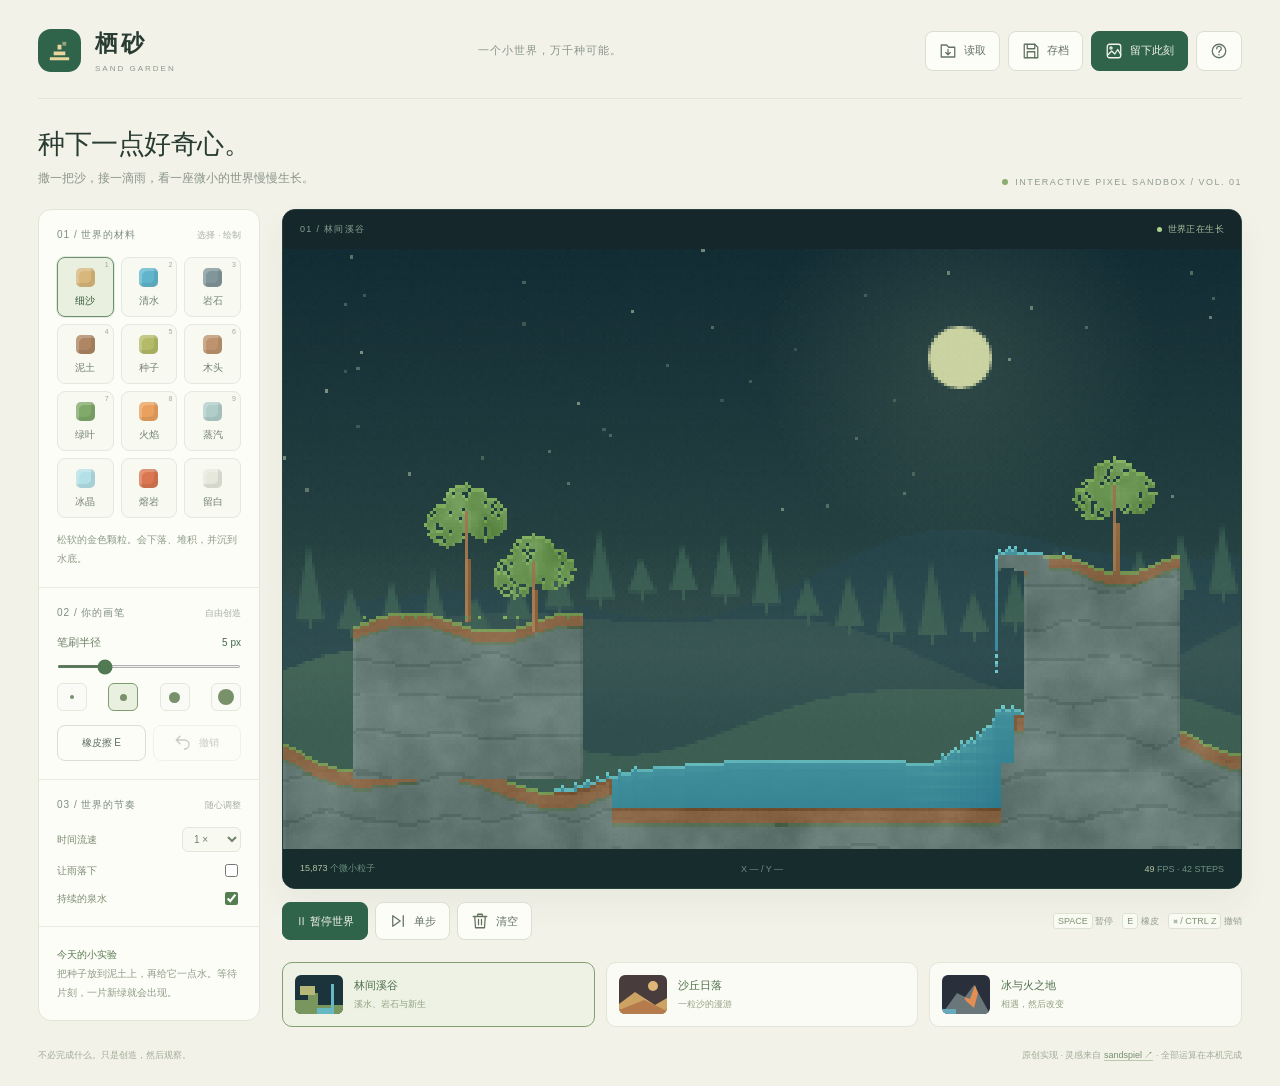
==== index.html @ 61b0cf6a "完善项目：index.html" ====
<!doctype html>
<html lang="zh-CN">
<head>
<meta charset="utf-8"><meta name="viewport" content="width=device-width,initial-scale=1"><meta name="theme-color" content="#f3f2e9">
<link rel="icon" href="data:image/svg+xml,%3Csvg xmlns='http://www.w3.org/2000/svg' viewBox='0 0 32 32'%3E%3Crect width='32' height='32' rx='9' fill='%232d624c'/%3E%3Cpath d='M8 22h16v3H8zm3-6h10v4H11zm3-7h4v5h-4z' fill='%23e8cd89'/%3E%3C/svg%3E">
<title>栖砂 · Sand Garden — 一座指尖上的小世界</title>
<style>
:root{font-family:"Segoe UI","PingFang SC","Microsoft YaHei",sans-serif;color:#293c32;background:#f3f2e9;--green:#2f644b;--muted:#8b968b;--line:#e2e5d9;--paper:#fdfdf7}*{box-sizing:border-box}body{margin:0}button,input,select{font:inherit}button{cursor:pointer}button:focus-visible,a:focus-visible,select:focus-visible,input:focus-visible{outline:3px solid #d8af63;outline-offset:3px}button:disabled{opacity:.35;cursor:not-allowed}button svg{width:16px;height:16px;vertical-align:middle;flex-shrink:0}svg.icon{width:18px;height:18px;fill:none;stroke:currentColor;stroke-width:1.7;stroke-linecap:round;stroke-linejoin:round}.app{max-width:1500px;margin:auto;padding:28px 38px 22px}.top{display:flex;align-items:center;justify-content:space-between;gap:24px;padding-bottom:25px;border-bottom:1px solid var(--line)}.brand{display:flex;align-items:center;gap:14px}.mark{width:43px;height:43px;background:var(--green);border-radius:13px;display:grid;place-items:center;color:#ead59f}.brand h1{font-size:23px;letter-spacing:3px;margin:0;font-weight:600}.brand small{display:block;font-size:8px;letter-spacing:2px;color:#8c998d;margin-top:5px}.top-note{font-size:11px;color:#8a9588;letter-spacing:1px}.top-actions{display:flex;gap:8px}.btn{border:1px solid #d9dfd2;border-radius:8px;background:var(--paper);color:#637362;font-size:11px;padding:10px 13px;display:inline-flex;align-items:center;justify-content:center;gap:7px;white-space:nowrap}.btn:hover{background:#e9eee0;border-color:#c5d1bd}.btn.primary{background:var(--green);border-color:var(--green);color:#f4f5e7}.btn.primary:hover{background:#245039}.intro{display:flex;align-items:flex-end;justify-content:space-between;gap:20px;margin:27px 0 22px}.intro h2{font-size:27px;font-weight:500;letter-spacing:-.5px;margin:0 0 8px}.intro p{margin:0;color:#8a9588;font-size:12px}.version{font-size:9px;letter-spacing:1.5px;color:#8e9d8e}.status-dot{width:6px;height:6px;border-radius:50%;display:inline-block;background:#8bab70;margin-right:7px}.workspace{display:grid;grid-template-columns:222px minmax(0,1fr);gap:22px}.sidebar{background:var(--paper);border:1px solid var(--line);border-radius:13px;overflow:hidden;align-self:start}.section{padding:18px;border-bottom:1px solid #e9ece1}.section:last-child{border:0}.section-label{display:flex;align-items:center;justify-content:space-between;font-size:10px;letter-spacing:1px;color:#7d8e7d;margin-bottom:15px}.section-label span:last-child{font-size:9px;color:#a7afa1;letter-spacing:0}.materials{display:grid;grid-template-columns:repeat(3,1fr);gap:7px}.material{min-width:0;border:1px solid #e5e8df;background:#f8f9f1;border-radius:8px;padding:10px 2px 8px;text-align:center;color:#72816d;position:relative}.material:hover{background:#edf1e5}.material[aria-pressed=true]{border-color:#6d916e;background:#e9f0df;box-shadow:0 0 0 1px #6d916e30;color:#365b3c}.swatch{display:block;width:19px;height:19px;margin:0 auto 7px;border-radius:5px;background:var(--swatch);box-shadow:inset -4px -4px 0 #00000013,inset 3px 3px 0 #ffffff35}.material-name{display:block;font-size:10px}.material .shortcut{position:absolute;right:4px;top:3px;font-size:7px;color:#a0ab98}.description{margin:12px 0 0;font-size:10px;line-height:1.9;color:#8d9a86;min-height:39px}.brush-row{display:flex;align-items:center;justify-content:space-between;gap:8px;font-size:11px;color:#6f8169}.brush-row output{font-size:10px;color:#3f6b48;font-variant-numeric:tabular-nums}input[type=range]{width:100%;height:3px;accent-color:#517a52;margin:15px 0 8px;cursor:pointer}.brush-presets{display:flex;justify-content:space-between;margin-top:7px}.brush-size{width:30px;height:28px;border:1px solid #e4e8db;border-radius:6px;background:#fafbf6;color:#78916a;display:grid;place-items:center}.brush-size i{display:block;border-radius:50%;background:currentColor}.brush-size[aria-pressed=true]{border-color:#7e9c71;background:#eaf0df}.tools{display:flex;gap:7px;margin-top:14px}.tools .btn{flex:1;padding:8px 3px;font-size:10px}.tools .selected{background:#e8efde;border-color:#8aa279;color:#3e643d}.flow-row{display:flex;align-items:center;justify-content:space-between;font-size:10px;color:#7d8e74;margin-top:9px}.flow-row input{accent-color:#547e50}select{border:1px solid #e1e7d9;background:#f8faf2;color:#71836a;border-radius:6px;padding:5px 7px;font-size:10px}.tip{font-size:10px;line-height:1.9;color:#8d9b85;margin:0}.tip strong{font-weight:500;color:#57794e}.studio{min-width:0}.canvas-card{background:#102128;border:1px solid #25403d;border-radius:13px;overflow:hidden;box-shadow:0 15px 32px #1d3e2d0d}.canvas-top{display:flex;justify-content:space-between;align-items:center;gap:15px;background:#15272a;padding:13px 17px;color:#86a294;font-size:9px;letter-spacing:1.3px}.canvas-top .live{font-size:9px;color:#a8bd9b;letter-spacing:.4px}.canvas-top .live i{display:inline-block;width:5px;height:5px;border-radius:50%;background:#acd292;margin-right:6px}.stage{position:relative;aspect-ratio:300/188;overflow:hidden;isolation:isolate;background:#132a31}#world{display:block;width:100%;height:100%;image-rendering:pixelated;touch-action:none;cursor:crosshair}#brushCursor{position:absolute;border:1px solid #fffffacc;border-radius:50%;pointer-events:none;box-shadow:0 0 0 1px #00000055;transform:translate(-50%,-50%);display:none;z-index:2}#pauseLabel{position:absolute;top:15px;right:16px;padding:6px 10px;background:#112729c9;color:#d2dbbc;font-size:9px;letter-spacing:2px;border:1px solid #9db28c33;border-radius:4px;pointer-events:none;display:none}.canvas-bottom{display:flex;align-items:center;justify-content:space-between;gap:12px;padding:13px 17px;background:#172c2c;color:#6d8f81;font-size:9px;font-variant-numeric:tabular-nums}.canvas-bottom b{color:#b3c2a2;font-weight:400}.timeline{display:flex;align-items:center;justify-content:space-between;gap:12px;margin-top:13px}.play-tools{display:flex;gap:7px}.play-tools .btn{padding:9px 13px}.shortcuts{font-size:9px;color:#93a08d;white-space:nowrap}kbd{font:inherit;color:#7f9479;border:1px solid #dce3d3;background:#f9faf2;border-radius:3px;padding:2px 4px}.scenes{display:grid;grid-template-columns:repeat(3,1fr);gap:11px;margin-top:22px}.scene{display:flex;gap:11px;align-items:center;text-align:left;min-width:0;background:#fafbf4;border:1px solid var(--line);padding:12px;border-radius:10px;color:#4e6e4b}.scene:hover{border-color:#aebfa0;background:#f4f7ed}.scene[aria-pressed=true]{border-color:#84a071;background:#edf2e4}.scene-art{width:48px;height:39px;border-radius:6px;overflow:hidden;flex-shrink:0}.scene-art svg{width:100%;height:100%;display:block}.scene strong{font-size:11px;font-weight:500;display:block;margin-bottom:5px}.scene span{font-size:9px;color:#93a083;display:block;white-space:nowrap}.under{margin-top:20px;display:flex;justify-content:space-between;gap:15px;font-size:9px;line-height:1.8;color:#a0ac96}.under a{color:#758f6b;text-decoration:none;border-bottom:1px solid #bac9ad}.toast{position:fixed;bottom:25px;left:50%;transform:translate(-50%,15px);padding:12px 21px;border-radius:9px;background:#2a4b38;color:#f0f0de;font-size:12px;box-shadow:0 8px 30px #1d34202b;opacity:0;transition:opacity .2s,transform .2s;pointer-events:none;z-index:20;max-width:90vw;text-align:center}.toast.show{opacity:1;transform:translate(-50%,0)}dialog{border:1px solid #d7dfcb;border-radius:16px;padding:27px;background:#fbfcf3;color:#465f40;max-width:480px;width:calc(100% - 36px);box-shadow:0 30px 90px #14251344}dialog::backdrop{background:#15271e66;backdrop-filter:blur(5px)}dialog h3{font-weight:500;margin:0 0 14px;font-size:21px}dialog p,dialog li{font-size:12px;line-height:1.9;color:#7b8a70}dialog ul{padding-left:19px}dialog .dialog-actions{display:flex;gap:10px;justify-content:flex-end;margin-top:20px}dialog a{color:#456e46}.hidden{display:none!important}@media(min-width:1400px){.app{padding-top:34px}.workspace{grid-template-columns:235px minmax(0,1fr)}.section{padding:20px}}@media(max-width:1050px){.app{padding:22px}.top-note{display:none}.workspace{grid-template-columns:190px minmax(0,1fr);gap:16px}.section{padding:14px}.shortcuts{display:none}.scene{padding:9px;gap:8px}.scene-art{width:37px}.scene span{font-size:8px}.top-actions .btn{padding:9px 11px}}@media(max-width:720px){.app{padding:18px 13px}.top{padding-bottom:18px;gap:12px}.brand{gap:9px}.mark{width:35px;height:35px;border-radius:10px}.brand h1{font-size:19px}.brand small{font-size:7px;letter-spacing:1px}.top-actions{gap:5px}.top-actions .btn{padding:9px}.top-actions .btn .text{display:none}.intro{margin:22px 0 17px}.intro h2{font-size:23px}.intro p{font-size:10px}.version{display:none}.workspace{display:flex;flex-direction:column;gap:13px}.sidebar{order:2;width:100%;display:grid;grid-template-columns:1.3fr 1fr}.section{padding:13px}.section:first-child{grid-row:span 2;border-right:1px solid var(--line);border-bottom:0}.section:last-child{display:none}.materials{gap:5px}.material{padding:8px 1px 6px}.material-name{font-size:9px}.swatch{width:15px;height:15px;margin-bottom:5px}.description{min-height:0;font-size:9px}.section-label{font-size:9px;margin-bottom:12px}.brush-row{font-size:10px}.brush-presets{gap:4px}.brush-size{width:25px}.tools{margin-top:12px;gap:4px}.tools .btn{font-size:9px;padding:7px 1px}.scenes{gap:6px;margin-top:15px}.scene{padding:8px;display:block}.scene-art{float:left;width:29px;height:32px;margin-right:7px}.scene strong{font-size:10px;margin:3px 0 5px}.scene span{font-size:8px;white-space:normal}.canvas-top,.canvas-bottom{padding:11px 12px;font-size:8px}.canvas-bottom{gap:5px}.timeline{margin-top:10px}.play-tools .btn{padding:8px 10px;font-size:10px}.under{font-size:8px;flex-wrap:wrap;gap:5px;margin-top:17px}.flow-row{font-size:9px}.intro p{max-width:270px;line-height:1.7}}@media(prefers-reduced-motion:reduce){.toast{transition:none}}
</style>
<style>
.canvas-bottom{display:grid;grid-template-columns:1fr 120px 1fr;min-height:39px}.canvas-bottom>span:nth-child(2){text-align:center}.canvas-bottom>span:last-child{text-align:right}.canvas-bottom b{display:inline-block;min-width:3ch}#world{image-rendering:pixelated}@media(max-width:720px){.canvas-bottom{grid-template-columns:1fr 93px 1fr}}
</style>
</head>
<body>
<svg width="0" height="0" style="position:absolute" aria-hidden="true"><defs>
<symbol id="i-save" viewBox="0 0 24 24"><path d="M5 3h12l4 4v14H3V3Z"/><path d="M7 3v6h10V3M7 21v-8h10v8"/></symbol><symbol id="i-image" viewBox="0 0 24 24"><rect x="3" y="3" width="18" height="18" rx="3"/><circle cx="8" cy="8" r="1.5"/><path d="m4 17 5-5 4 4 4-6 4 7"/></symbol><symbol id="i-help" viewBox="0 0 24 24"><circle cx="12" cy="12" r="9"/><path d="M9 9a3 3 0 1 1 5 2c-1 1-2 1-2 3m0 3v.2"/></symbol><symbol id="i-undo" viewBox="0 0 24 24"><path d="M8 5 3 10l5 5M3 10h11a6 6 0 0 1 0 12" transform="translate(0 -2)"/></symbol><symbol id="i-clear" viewBox="0 0 24 24"><path d="M3 6h18M9 6V3h6v3M5 6l1 15h12l1-15M10 10v7m4-7v7"/></symbol><symbol id="i-load" viewBox="0 0 24 24"><path d="M3 7V4h7l3 3h8v13H3Z"/><path d="M12 10v7m-3-3 3 3 3-3"/></symbol><symbol id="i-step" viewBox="0 0 24 24"><path d="m5 5 10 7-10 7ZM19 5v14"/></symbol><symbol id="i-leaf" viewBox="0 0 24 24"><path d="M4 20 19 5M6 16C0 9 8 2 21 3c1 12-6 20-13 14"/></symbol>
</defs></svg>
<main class="app">
<header class="top"><div class="brand"><div class="mark"><svg width="27" height="27" viewBox="0 0 28 28" fill="currentColor" aria-hidden="true"><path d="M4 21h20v3H4zm4-6h12v4H8zm4-7h4v5h-4z"/><path d="M17 5h4v4h-4z" opacity=".55"/></svg></div><div><h1>栖砂</h1><small>SAND GARDEN</small></div></div><span class="top-note">一个小世界，万千种可能。</span><div class="top-actions"><button class="btn" id="loadBtn" title="读取本地存档" aria-label="读取本地存档"><svg class="icon"><use href="#i-load"/></svg><span class="text">读取</span></button><button class="btn" id="saveBtn" title="保存到此浏览器" aria-label="保存到此浏览器"><svg class="icon"><use href="#i-save"/></svg><span class="text">存档</span></button><button class="btn primary" id="exportBtn" title="导出 PNG 图片" aria-label="导出 PNG 图片"><svg class="icon"><use href="#i-image"/></svg><span class="text">留下此刻</span></button><button class="btn" id="helpBtn" title="玩法说明" aria-label="玩法说明"><svg class="icon"><use href="#i-help"/></svg></button></div></header>
<section class="intro"><div><h2>种下一点好奇心。</h2><p>撒一把沙，接一滴雨，看一座微小的世界慢慢生长。</p></div><div class="version"><span class="status-dot"></span>INTERACTIVE PIXEL SANDBOX / VOL. 01</div></section>
<div class="workspace"><aside class="sidebar" aria-label="画笔与模拟控制">
<section class="section"><div class="section-label"><span>01 / 世界的材料</span><span>选择 · 绘制</span></div><div class="materials" id="materials"></div><p class="description" id="materialInfo"></p></section>
<section class="section"><div class="section-label"><span>02 / 你的画笔</span><span>自由创造</span></div><label class="brush-row" for="brush"><span>笔刷半径</span><output id="brushValue">5 px</output></label><input id="brush" type="range" min="1" max="18" step="1" value="5"><div class="brush-presets" id="brushPresets"><button class="brush-size" data-size="2" aria-label="细笔刷" aria-pressed="false"><i style="width:4px;height:4px"></i></button><button class="brush-size" data-size="5" aria-label="中笔刷" aria-pressed="true"><i style="width:7px;height:7px"></i></button><button class="brush-size" data-size="10" aria-label="粗笔刷" aria-pressed="false"><i style="width:11px;height:11px"></i></button><button class="brush-size" data-size="18" aria-label="宽笔刷" aria-pressed="false"><i style="width:16px;height:16px"></i></button></div><div class="tools"><button class="btn" id="eraseBtn" aria-pressed="false">橡皮擦 E</button><button class="btn" id="undoBtn" title="撤销上次笔画或场景操作"><svg class="icon"><use href="#i-undo"/></svg>撤销</button></div></section>
<section class="section"><div class="section-label"><span>03 / 世界的节奏</span><span>随心调整</span></div><label class="flow-row"><span>时间流速</span><select id="speed" aria-label="模拟速度"><option value="0.5">0.5 ×</option><option value="1" selected>1 ×</option><option value="2">2 ×</option></select></label><label class="flow-row"><span>让雨落下</span><input id="rain" type="checkbox"></label><label class="flow-row"><span>持续的泉水</span><input id="spring" type="checkbox" checked></label></section>
<section class="section"><p class="tip"><strong>今天的小实验</strong><br>把种子放到泥土上，再给它一点水。等待片刻，一片新绿就会出现。</p></section>
</aside><section class="studio" aria-label="互动像素世界"><div class="canvas-card"><div class="canvas-top"><span id="sceneLabel">01 / 林间溪谷</span><span class="live"><i></i><span id="liveLabel">世界正在生长</span></span></div><div class="stage" id="stage"><canvas id="world" width="900" height="564" tabindex="0" aria-label="像素沙盒画布，按住鼠标或拖动手指绘制材料"></canvas><div id="brushCursor"></div><div id="pauseLabel">TIME PAUSED</div></div><div class="canvas-bottom"><span><b id="particleCount">0</b> 个微小粒子</span><span id="coord">X — / Y —</span><span><b id="fps">60</b> FPS · <span id="simSteps">0</span> STEPS</span></div></div>
<div class="timeline"><div class="play-tools"><button class="btn primary" id="pauseBtn" aria-pressed="false">Ⅱ 暂停世界</button><button class="btn" id="stepBtn" title="暂停并前进一个模拟步"><svg class="icon"><use href="#i-step"/></svg>单步</button><button class="btn" id="clearBtn"><svg class="icon"><use href="#i-clear"/></svg>清空</button></div><span class="shortcuts"><kbd>SPACE</kbd> 暂停　<kbd>E</kbd> 橡皮　<kbd>⌘ / CTRL Z</kbd> 撤销</span></div>
<div class="scenes" aria-label="预设场景"><button class="scene" data-scene="valley" aria-pressed="true"><div class="scene-art"><svg viewBox="0 0 48 39"><path fill="#1b333a" d="M0 0h48v39H0z"/><path fill="#78965d" d="M0 25h13v-7h10v12h25v9H0z"/><path fill="#66b8c3" d="M32 9h4v24H22v6h17V9z"/><path fill="#b6b878" d="M5 11h15v9H5z"/></svg></div><div><strong>林间溪谷</strong><span>溪水、岩石与新生</span></div></button><button class="scene" data-scene="desert" aria-pressed="false"><div class="scene-art"><svg viewBox="0 0 48 39"><path fill="#493c3c" d="M0 0h48v39H0z"/><circle fill="#dfb879" cx="34" cy="11" r="5"/><path fill="#cda363" d="m0 29 16-12 20 13 12-7v16H0z"/><path fill="#b57b4d" d="m0 35 25-10 23 11v3H0z"/></svg></div><div><strong>沙丘日落</strong><span>一粒沙的漫游</span></div></button><button class="scene" data-scene="volcano" aria-pressed="false"><div class="scene-art"><svg viewBox="0 0 48 39"><path fill="#292f3b" d="M0 0h48v39H0z"/><path fill="#69767a" d="m0 39 15-21 8 4 9-12 16 29z"/><path fill="#e38e52" d="m22 22 6 2 5-14 3 8-4 15-8-7z"/><path fill="#67aabd" d="M0 34h14v5H0z"/></svg></div><div><strong>冰与火之地</strong><span>相遇，然后改变</span></div></button></div>
</section></div>
<footer class="under"><span>不必完成什么。只是创造，然后观察。</span><span>原创实现 · 灵感来自 <a href="https://github.com/MaxBittker/sandspiel" target="_blank" rel="noopener noreferrer">sandspiel ↗</a> · 全部运算在本机完成</span></footer>
</main>
<div id="toast" class="toast" role="status" aria-live="polite"></div>
<dialog id="helpDialog"><h3>欢迎来到栖砂。</h3><p>这里没有任务，也没有输赢。选择一种材料，在画布上按住鼠标或滑动手指，让它们相遇。</p><ul><li><strong>沙与水：</strong>沙会下落、堆积，也会沉入水中；水会流向低处。</li><li><strong>土与种子：</strong>种子落在泥土上，附近有水时会发芽长成植物。</li><li><strong>火与生命：</strong>火会点燃木头与植物，遇水变成蒸汽。</li><li><strong>冰与熔岩：</strong>冰遇热融化；熔岩碰到水凝固为岩石，产生蒸汽。</li><li><strong>操作：</strong>空格暂停，E 橡皮擦，数字 1–9 选材料，方括号调整笔刷，Ctrl / ⌘ Z 撤销。</li></ul><p>“存档”仅保存在当前浏览器；“留下此刻”会导出 PNG。场景切换和清空均可撤销。规则采用元胞自动机，是可玩的自然现象简化模型。</p><p>灵感来自开源项目 <a href="https://github.com/MaxBittker/sandspiel" target="_blank" rel="noopener noreferrer">sandspiel</a>，界面和代码为本项目独立实现，无需下载素材或加载第三方库。</p><div class="dialog-actions"><button class="btn primary" id="closeHelp">开始创造</button></div></dialog>
<dialog id="confirmDialog"><h3 id="confirmTitle">清空这个世界？</h3><p id="confirmText">清空后可以通过“撤销”找回当前画面。</p><div class="dialog-actions"><button class="btn" id="cancelConfirm">再想想</button><button class="btn primary" id="acceptConfirm">确认清空</button></div></dialog>
<script>
'use strict';
// Original cellular-automata engine. No imported code, assets, model or dependency.
const W=300,H=188,N=W*H;
const MAT={EMPTY:0,SAND:1,WATER:2,ROCK:3,SOIL:4,SEED:5,WOOD:6,LEAF:7,FIRE:8,STEAM:9,ICE:10,LAVA:11,BUD:12};
class Garden {
 constructor(seed=74931){this.cells=new Uint8Array(N);this.life=new Uint16Array(N);this.moved=new Uint32Array(N);this.tick=0;this.seed=seed;this.rain=false;this.spring=true;this.sources=[];this.scene='valley';}
 random(){let s=this.seed|0;s^=s<<13;s^=s>>>17;s^=s<<5;this.seed=s>>>0;return this.seed/4294967296;}
 index(x,y){return x<0||x>=W||y<0||y>=H?-1:y*W+x;}
 put(x,y,m,life=0){const i=this.index(x,y);if(i<0)return;this.cells[i]=m;this.life[i]=life||((m===8)?45+Math.floor(this.random()*45):(m===9)?100+Math.floor(this.random()*160):0);this.moved[i]=this.tick;}
 swap(a,b){const m=this.cells[a],l=this.life[a];this.cells[a]=this.cells[b];this.life[a]=this.life[b];this.cells[b]=m;this.life[b]=l;this.moved[a]=this.moved[b]=this.tick;}
 move(i,x,y,canDisplace){const j=this.index(x,y);if(j<0)return false;const m=this.cells[j];if(m!==0&&this.moved[j]===this.tick)return false;if(m===0||m===9||(canDisplace&&m===2)){this.swap(i,j);return true;}return false;}
 lateralDistance(x,y,dir,material){
  // Seek a real downhill outlet. A level, settled surface should not random-walk.
  const above=this.index(x,y-1),pressured=above>=0&&this.cells[above]===material;
  for(let d=1;d<=10;d++){const j=this.index(x+dir*d,y);if(j<0||!(this.cells[j]===0||this.cells[j]===9))break;const below=this.index(x+dir*d,y+1);if(below>=0&&(this.cells[below]===0||this.cells[below]===9))return d;}
  const next=this.index(x+dir,y);return pressured&&next>=0&&(this.cells[next]===0||this.cells[next]===9)?12:Infinity;
 }
 neighbors(x,y,fn){if(x>0)fn(y*W+x-1);if(x<W-1)fn(y*W+x+1);if(y>0)fn((y-1)*W+x);if(y<H-1)fn((y+1)*W+x);}
 crown(x,y,r){for(let dy=-r;dy<=r;dy++)for(let dx=-r;dx<=r;dx++){if(dx*dx+dy*dy>r*r||this.random()<.16)continue;const j=this.index(x+dx,y+dy);if(j>=0&&(this.cells[j]===0||this.cells[j]===9))this.put(x+dx,y+dy,7);}}
 tree(x,y,height){for(let j=0;j<height;j++){this.put(x,y-j,6);if(j<height*.55)this.put(x+1,y-j,6);}this.crown(x,y-height,8);this.crown(x-6,y-height+5,7);this.crown(x+6,y-height+3,7);}
 stamp(cx,cy,r,m,dense=false){let count=0;for(let dy=-r;dy<=r;dy++)for(let dx=-r;dx<=r;dx++){if(dx*dx+dy*dy>r*r)continue;const x=cx+dx,y=cy+dy,j=this.index(x,y);if(j<0)continue;if(m===0){if(this.cells[j]){this.put(x,y,0);count++;}continue;}if(this.cells[j]!==0&&this.cells[j]!==9)continue;const solid=m===3||m===4||m===6||m===7||m===10;if(!dense&&!solid&&this.random()>(m===5?.06:.34))continue;this.put(x,y,m);count++;}return count;}
 step(){
  this.tick++;const c=this.cells,l=this.life;
  if(this.rain)for(let j=0;j<4;j++){const x=Math.floor(this.random()*W);if(!c[x+W])this.put(x,1,2);}
  if(this.spring)for(const s of this.sources){if(this.tick%s.rate===0){for(let dx=-1;dx<=1;dx++){const i=this.index(s.x+dx,s.y);if(i>=0&&c[i]===0)this.put(s.x+dx,s.y,s.material);}}}
  const right=this.tick%2===0;
  for(let y=H-1;y>=0;y--)for(let a=0;a<W;a++){
   const x=right?a:W-1-a,i=y*W+x,m=c[i];if(m===0||m===3||m===4||m===6||m===7||this.moved[i]===this.tick)continue;
   const dir=this.random()<.5?-1:1;
   if(m===1||m===5){
    if(m===5){let water=false;for(let dy=-3;dy<=3&&!water;dy++)for(let dx=-3;dx<=3;dx++){const j=this.index(x+dx,y+dy);if(j>=0&&c[j]===2){water=true;break;}}
     const below=this.index(x,y+1);if(water)l[i]=Math.min(240,l[i]+3);else if(l[i]>0)l[i]--;if(below>=0&&c[below]===4&&l[i]>20){this.put(x,y,12,18+Math.floor(this.random()*24));continue;}}
    if(this.move(i,x,y+1,true)||this.move(i,x+dir,y+1,true)||this.move(i,x-dir,y+1,true))continue;
   }else if(m===2||m===11){
    let reacted=false;
    this.neighbors(x,y,j=>{if(reacted)return;if(m===2&&c[j]===8){c[j]=9;l[j]=80;c[i]=9;l[i]=120;reacted=true;}else if((m===2&&c[j]===11)||(m===11&&(c[j]===2||c[j]===10))){const hot=m===11?i:j,cold=m===11?j:i;c[hot]=3;l[hot]=0;c[cold]=9;l[cold]=160;this.moved[hot]=this.moved[cold]=this.tick;reacted=true;}else if(m===11&&(c[j]===6||c[j]===7||c[j]===5||c[j]===12)&&this.random()<.22){c[j]=8;l[j]=55+Math.floor(this.random()*50);}});
    if(reacted)continue;if(m===11&&this.tick%3!==0)continue;
    if(this.move(i,x,y+1,false)||this.move(i,x+dir,y+1,false)||this.move(i,x-dir,y+1,false))continue;
    const left=this.lateralDistance(x,y,-1,m),rightward=this.lateralDistance(x,y,1,m);
    if(left!==Infinity||rightward!==Infinity){const side=left<rightward?-1:rightward<left?1:dir;this.move(i,x+side,y,false);}
   }else if(m===8){
    let extinguished=false;this.neighbors(x,y,j=>{if(c[j]===2||c[j]===10){c[j]=9;l[j]=160;c[i]=9;l[i]=70;extinguished=true;}else if((c[j]===6||c[j]===7||c[j]===5||c[j]===12)&&this.random()<.11){c[j]=8;l[j]=50+Math.floor(this.random()*75);this.moved[j]=this.tick;}});if(extinguished)continue;
    if(l[i]>0)l[i]--;if(l[i]===0){c[i]=this.random()<.25?9:0;l[i]=70;continue;}
    if(this.random()<.13&&y>0&&c[i-W]===0)this.put(x,y-1,8,12+Math.floor(this.random()*15));
    if(l[i]<25&&this.random()<.7){if(!this.move(i,x+dir,y-1,false))this.move(i,x,y-1,false);}
   }else if(m===9){
    if(l[i]>0)l[i]--;if(y===0||l[i]===0){c[i]=(y>6&&this.random()<.55)?2:0;l[i]=0;continue;}
    if(!this.move(i,x+dir,y-1,false)&&!this.move(i,x,y-1,false))this.move(i,x+dir,y,false);
   }else if(m===10){
    let heat=false;this.neighbors(x,y,j=>{if(c[j]===8||c[j]===11)heat=true;});if(heat||this.random()<.00025){c[i]=2;l[i]=0;}
   }else if(m===12){
    if(this.random()>.16)continue;const above=this.index(x,y-1);if(l[i]<1||above<0||!(c[above]===0||c[above]===9||c[above]===2)){c[i]=6;this.crown(x,y,5+Math.floor(this.random()*4));continue;}
    const length=l[i];this.put(x,y,6);this.put(x,y-1,12,length-1);if(length%6===0){const side=x+dir*2;this.crown(side,y,2);}
   }
  }
 }
 snapshot(){return{version:1,width:W,height:H,cells:Array.from(this.cells),life:Array.from(this.life),tick:this.tick,seed:this.seed,rain:this.rain,spring:this.spring,sources:this.sources.map(s=>({...s})),scene:this.scene};}
 restore(s){if(!s||s.version!==1||s.width!==W||s.height!==H||!Array.isArray(s.cells)||s.cells.length!==N||!s.cells.every(v=>Number.isInteger(v)&&v>=0&&v<=12)||!Array.isArray(s.life)||s.life.length!==N||!s.life.every(v=>Number.isInteger(v)&&v>=0&&v<=65535)||!Number.isInteger(s.tick)||s.tick<0||s.tick>1e9||!Number.isInteger(s.seed)||s.seed<=0||s.seed>4294967295||typeof s.rain!=='boolean'||typeof s.spring!=='boolean'||!Array.isArray(s.sources)||s.sources.length>8||!s.sources.every(v=>Number.isInteger(v.x)&&v.x>=0&&v.x<W&&Number.isInteger(v.y)&&v.y>=0&&v.y<H&&[2,11].includes(v.material)&&Number.isInteger(v.rate)&&v.rate>0)||!['valley','desert','volcano','empty'].includes(s.scene))throw Error('存档格式不正确');this.cells.set(s.cells);this.life.set(s.life);this.tick=s.tick;this.seed=s.seed||74931;this.rain=!!s.rain;this.spring=!!s.spring;this.sources=s.sources.map(v=>({...v}));this.scene=s.scene;this.moved.fill(0);}
 reset(name){this.cells.fill(0);this.life.fill(0);this.moved.fill(0);this.tick=0;this.seed=74931;this.rain=false;this.sources=[];this.scene=name;this.spring=name!=='empty';
  if(name==='empty')return;
  if(name==='valley'){
   for(let x=0;x<W;x++){let surface=155+Math.floor(12*Math.sin(x*.021)+4*Math.sin(x*.09));if(x>102&&x<225)surface=175;for(let y=surface;y<H;y++)this.put(x,y,y<surface+5?4:3);if(x>105&&x<222)for(let y=160;y<175;y++)this.put(x,y,2);}
   for(let x=22;x<94;x++){const top=117+Math.floor(3*Math.sin(x*.12));for(let y=top;y<166;y++)this.put(x,y,y<top+4?4:3);}
   for(let x=232;x<281;x++){const top=99+Math.floor(3*Math.sin(x*.15));for(let y=top;y<170;y++)this.put(x,y,y<top+4?4:3);}
   this.tree(57,116,35);this.tree(78,119,22);this.tree(260,100,27);
   for(let x=224;x<240;x++)for(let y=96;y<101;y++)this.put(x,y,3);
   this.sources=[{x:228,y:93,material:2,rate:2}];for(let y=100;y<161;y++)for(let x=225;x<229;x++)this.put(x,y,2);
   for(let x=25;x<92;x+=4)if(this.random()<.65)this.put(x,115,7);
  }else if(name==='desert'){
   for(let x=0;x<W;x++){const top=120+Math.floor(18*Math.sin(x*.025)+10*Math.sin(x*.049));for(let y=top;y<H;y++)this.put(x,y,y<H-5?1:3);}
   for(let x=207;x<249;x++)for(let y=152;y<181;y++)this.put(x,y,3);
   for(let x=213;x<243;x++)for(let y=144;y<154;y++)this.put(x,y,2);
   for(let y=102;y<142;y++)for(let x=63;x<66;x++)this.put(x,y,6);for(let y=110;y<126;y++)this.put(56,y,6);for(let x=56;x<65;x++)this.put(x,126,6);for(let y=95;y<105;y++)for(let x=61;x<68;x++)this.put(x,y,7);
  }else if(name==='volcano'){
   for(let x=0;x<W;x++){const top=Math.min(179,Math.floor(162-Math.max(0,60-Math.abs(x-185)*.8)));for(let y=top;y<H;y++)this.put(x,y,3);}
   for(let x=165;x<199;x++)for(let y=98;y<120;y++)this.put(x,y,0);for(let x=169;x<194;x++)for(let y=111;y<120;y++)this.put(x,y,11);
   for(let x=20;x<114;x++)for(let y=143;y<162;y++)this.put(x,y,2);
   for(let x=31;x<95;x++)for(let y=128+Math.floor(Math.abs(x-63)*.35);y<144;y++)this.put(x,y,10);
   for(let x=200;x<252;x++){const top=118+Math.floor((x-200)*.65);for(let y=top;y<top+3;y++)this.put(x,y,11);}
   this.sources=[{x:192,y:106,material:11,rate:5}];
  }
 }
}
/* UI_AND_RENDERER */
(() => {
 const $=id=>document.getElementById(id),world=new Garden();
 const materials=[
  {id:1,name:'细沙',color:'#d8b77a',hint:'松软的金色颗粒。会下落、堆积，并沉到水底。'},
  {id:2,name:'清水',color:'#60b5cb',hint:'流向低处，也流向生命。浇灌种子，或扑灭一小团火。'},
  {id:3,name:'岩石',color:'#81969a',hint:'坚实的骨架。筑一座堤坝，改变水与沙的方向。'},
  {id:4,name:'泥土',color:'#ae8663',hint:'种子的温床。放下泥土，播种，再添一点水。'},
  {id:5,name:'种子',color:'#b4bb68',hint:'落在泥土上，附近有水时就会发芽。生命需要一点等待。'},
  {id:6,name:'木头',color:'#bd946d',hint:'搭一座桥，或者一间小屋。木头会被火点燃。'},
  {id:7,name:'绿叶',color:'#81a96a',hint:'给世界一点绿色。可以直接绘制，也会从种子中长出来。'},
  {id:8,name:'火焰',color:'#eaa15f',hint:'温暖，也有力量。点燃植物，遇水变成升起的蒸汽。'},
  {id:9,name:'蒸汽',color:'#b1cdca',hint:'轻盈地向上漂浮，渐渐消散，或凝结回小水滴。'},
  {id:10,name:'冰晶',color:'#b4e0e7',hint:'寒冷的晶体。缓慢融化，靠近热源会融得更快。'},
  {id:11,name:'熔岩',color:'#d87751',hint:'炽热而缓慢地流动。遇水凝固成岩石，也会点燃木头。'},
  {id:0,name:'留白',color:'#e7e8dc',hint:'擦去一些，留出新的可能。右键拖动也可以临时擦除。'}
 ];
 const sceneNames={valley:'01 / 林间溪谷',desert:'02 / 沙丘日落',volcano:'03 / 冰与火之地',empty:'04 / 从一片空白开始'};
 const canvas=$('world'),ctx=canvas.getContext('2d',{alpha:false});
 const buffer=document.createElement('canvas');buffer.width=W;buffer.height=H;
 const bctx=buffer.getContext('2d',{alpha:false}),image=bctx.createImageData(W,H);
 const previousFrame=document.createElement('canvas');previousFrame.width=W;previousFrame.height=H;const prevCtx=previousFrame.getContext('2d',{alpha:false});
 let blendPending=false,lastBlend=-1;
 const coarse=new Float32Array(N),fine=new Float32Array(N),grain=new Float32Array(N);
 function hash2(x,y){let n=Math.imul(x+71,374761393)^Math.imul(y+131,668265263);n=Math.imul(n^(n>>>13),1274126177);return ((n^(n>>>16))>>>0)/4294967295;}
 function noise2(x,y,scale){x/=scale;y/=scale;const ix=Math.floor(x),iy=Math.floor(y);let fx=x-ix,fy=y-iy;fx=fx*fx*(3-2*fx);fy=fy*fy*(3-2*fy);return (hash2(ix,iy)*(1-fx)+hash2(ix+1,iy)*fx)*(1-fy)+(hash2(ix,iy+1)*(1-fx)+hash2(ix+1,iy+1)*fx)*fy;}
 for(let y=0;y<H;y++)for(let x=0;x<W;x++){const i=y*W+x;coarse[i]=noise2(x,y,13);fine[i]=noise2(x+57,y,4);grain[i]=hash2(x,y)-.5;}
 function presentFrame(alpha=1){alpha=Math.max(0,Math.min(1,alpha));if(!blendPending)alpha=1;if(alpha===lastBlend)return;ctx.imageSmoothingEnabled=false;ctx.globalAlpha=1;ctx.drawImage(previousFrame,0,0,canvas.width,canvas.height);ctx.globalAlpha=alpha;ctx.drawImage(buffer,0,0,canvas.width,canvas.height);ctx.globalAlpha=1;lastBlend=alpha;}

 const backdrop=document.createElement('canvas');backdrop.width=W;backdrop.height=H;const bgctx=backdrop.getContext('2d',{willReadFrequently:true});let background;
 let selected=1,previous=1,radius=5,paused=false,speed=1,accumulator=0,last=null,frames=0,fps=60,lastHud=0,dirty=true,savedAt='',pendingConfirm=null;
 const history=[],pointer={down:false,id:null,x:0,y:0,lastX:null,lastY:null,inside:false,erase:false};
 let toastTimer;
 function toast(message){$('toast').textContent=message;$('toast').classList.add('show');clearTimeout(toastTimer);toastTimer=setTimeout(()=>$('toast').classList.remove('show'),3200);}
 function backgroundForScene(){
  const desert=world.scene==='desert',fire=world.scene==='volcano',blank=world.scene==='empty';
  const gradient=bgctx.createLinearGradient(0,0,0,H);gradient.addColorStop(0,desert?'#493c42':fire?'#202934':'#122c34');gradient.addColorStop(1,desert?'#8c6456':fire?'#494650':'#38564f');bgctx.fillStyle=gradient;bgctx.fillRect(0,0,W,H);
  let s=931;const rand=()=>{s=(Math.imul(s,1664525)+1013904223)>>>0;return s/4294967296;};
  for(let i=0;i<42;i++){const x=Math.floor(rand()*W),y=Math.floor(rand()*82);bgctx.fillStyle=`rgba(223,232,198,${.15+rand()*.35})`;bgctx.fillRect(x,y,1,1);}
  if(!blank){bgctx.fillStyle=desert?'#ebc38a':fire?'#abb7b5':'#c9d1a0';bgctx.beginPath();bgctx.arc(desert?229:212,desert?43:34,desert?13:10,0,Math.PI*2);bgctx.fill();
   for(let layer=0;layer<3;layer++){bgctx.fillStyle=desert?['#755550','#8d6653','#a1795a'][layer]:fire?['#363d48','#444854','#51515a'][layer]:['#25444a','#304e4e','#3d5e53'][layer];bgctx.beginPath();bgctx.moveTo(0,H);for(let x=0;x<=W;x++){const y=102+layer*21+Math.sin(x*(.019+layer*.006)+layer*2)*12+Math.cos(x*.047+layer)*6;bgctx.lineTo(x,Math.round(y));}bgctx.lineTo(W,H);bgctx.fill();}
   if(!desert&&!fire){bgctx.fillStyle='#385b51';for(let x=8;x<W;x+=13){const y=117+Math.sin(x*.039)*7,h=8+(x*13%15);bgctx.fillRect(x,y-h,1,h);bgctx.beginPath();bgctx.moveTo(x-4,y-3);bgctx.lineTo(x,y-h-5);bgctx.lineTo(x+5,y-3);bgctx.fill();}}
  }
  if(!blank){
   const mx=desert?229:212,my=desert?43:34,halo=bgctx.createRadialGradient(mx,my,6,mx,my,62);halo.addColorStop(0,desert?'rgba(245,195,117,.14)':'rgba(208,222,169,.1)');halo.addColorStop(1,'rgba(208,222,169,0)');bgctx.fillStyle=halo;bgctx.fillRect(0,0,W,H);
   const mist=bgctx.createLinearGradient(0,92,0,151);mist.addColorStop(0,'rgba(177,196,169,0)');mist.addColorStop(.58,desert?'rgba(216,170,133,.05)':'rgba(177,196,169,.07)');mist.addColorStop(1,'rgba(177,196,169,0)');bgctx.fillStyle=mist;bgctx.fillRect(0,92,W,59);
  }
  background=bgctx.getImageData(0,0,W,H).data;
  for(let i=0;i<N;i++){const grainValue=(hash2(i%W,(i/W)|0)-.5)*1.4;for(let k=0;k<3;k++)background[i*4+k]+=grainValue;}

 }
 const palette=[[0,0,0],[213,179,114],[70,150,174],[104,125,127],[143,106,73],[187,183,94],[153,115,77],[116,153,83],[240,141,64],[155,185,181],[165,211,223],[223,108,62],[162,185,99]];
 function render(smooth=false){
  prevCtx.drawImage(buffer,0,0);const data=image.data,c=world.cells,l=world.life;let count=0;
  const time=world.tick/30,depths=new Uint16Array(W);
  for(let y=0;y<H;y++)for(let x=0;x<W;x++){
   const i=y*W+x,j=i*4,m=c[i],top=y>0?c[i-W]:0,left=x>0?c[i-1]:0,right=x<W-1?c[i+1]:0;
   depths[x]=m===2?depths[x]+1:0;
   if(!m){data[j]=background[j];data[j+1]=background[j+1];data[j+2]=background[j+2];data[j+3]=255;continue;}count++;
   let [r,g,b]=palette[m];const broad=coarse[i]-.5,detail=fine[i]-.5,speck=grain[i];let shade=broad*12+detail*5+speck*2;
   const exposed=top===0||top===9;
   if(m===1){shade=broad*13+detail*5+speck*5+Math.sin(y*.5+coarse[i]*5)*2;if(exposed)shade+=12;}
   if(m===3){
    r=100;g=120;b=116;shade=broad*28+detail*10+speck*3;
    const seam=(y+Math.round(coarse[i]*7))%12;if(seam===0)shade-=11;else if(seam===1)shade+=3;
    if(exposed){r=121;g=143;b=105;shade+=9;}else if(y>1&&c[i-W]===4){r=94;g=117;b=91;}
    if(left===0||left===9)shade+=7;if(right===0||right===9)shade-=8;
   }
   if(m===4){r=137;g=103;b=71;shade=broad*20+detail*8+speck*4;
    if(exposed){r=110;g=143;b=76;shade+=9;}else if(top===2||left===2||right===2)shade-=17;
    if((y+Math.floor(coarse[i]*3))%5===0)shade-=4;
   }
   if(m===6){r=147;g=108;b=70;shade=broad*13+Math.sin(x*2.1+noise2(x,y,17)*2)*7+detail*4;if(left!==6)shade+=9;if(right!==6)shade-=8;}
   if(m===7){r=102;g=144;b=78;shade=broad*35+detail*17+speck*3;if(exposed){r+=15;g+=19;b+=5;}if(top===7&&left===7&&right===7)shade-=7;}
   if(m===2){
    const depth=Math.min(depths[x],30),ripple=Math.sin(x*.17+time*1.15)*Math.sin(x*.043-time*.65);
    r=65-depth*.65;g=143-depth*.72;b=155-depth*.45;shade=detail*1.8+speck*.6;
    if(depth===1){r+=31;g+=39;b+=29;shade+=ripple*4;}else if(depth<4)shade+=3;
    const reflection=Math.exp(-Math.pow((x-(world.scene==='desert'?229:212))/15,2))*Math.max(0,Math.sin(y*1.65+time*.6))*Math.exp(-depth*.09);r+=reflection*13;g+=reflection*14;b+=reflection*7;
    if(left!==2&&right!==2){r+=12;g+=16;b+=17;}
   }
   if(m===8){const pulse=.5+.5*Math.sin(time*3.4+x*.31+y*.18);r=239;g=139+pulse*38;b=64+pulse*28;shade=0;}
   if(m===11){const crust=Math.pow(Math.max(0,Math.sin(x*.34+coarse[i]*8)*Math.cos(y*.51)),3);r=228-crust*65;g=103-crust*40;b=52-crust*18;shade=Math.sin(time*1.4+x*.07+y*.1)*4;}
   if(m===9){const alpha=.12+Math.min(l[i]/230,.4);r=background[j]*(1-alpha)+r*alpha;g=background[j+1]*(1-alpha)+g*alpha;b=background[j+2]*(1-alpha)+b*alpha;shade=detail*2;}
   if(m===10){r=153;g=201;b=211;shade=broad*18+detail*6;const vein=Math.abs(Math.sin(x*.19+y*.29+coarse[i]*3));if(vein<.1)shade+=14;if(exposed)shade+=19;}
   data[j]=r+shade;data[j+1]=g+shade;data[j+2]=b+shade;data[j+3]=255;
  }
  bctx.putImageData(image,0,0);blendPending=smooth;lastBlend=-1;if(!smooth){prevCtx.drawImage(buffer,0,0);presentFrame(1);}return count;
 }
 function syncScene(){backgroundForScene();$('sceneLabel').textContent=sceneNames[world.scene];document.querySelectorAll('[data-scene]').forEach(b=>b.setAttribute('aria-pressed',String(b.dataset.scene===world.scene)));$('rain').checked=world.rain;$('spring').checked=world.spring;$('spring').disabled=world.sources.length===0;dirty=true;}
 function checkpoint(){history.push(world.snapshot());if(history.length>12)history.shift();$('undoBtn').disabled=false;}
 function setPaused(value){paused=!!value;accumulator=0;if(paused){presentFrame(1);blendPending=false;}$('pauseBtn').textContent=paused?'▶ 继续生长':'Ⅱ 暂停世界';$('pauseBtn').setAttribute('aria-pressed',String(paused));$('pauseLabel').style.display=paused?'block':'none';$('liveLabel').textContent=paused?'等你落下下一笔':'世界正在生长';}
 function choose(id){selected=id;if(id!==0)previous=id;document.querySelectorAll('.material').forEach(b=>b.setAttribute('aria-pressed',String(Number(b.dataset.material)===id)));$('eraseBtn').setAttribute('aria-pressed',String(id===0));$('eraseBtn').classList.toggle('selected',id===0);$('materialInfo').textContent=materials.find(m=>m.id===id).hint;}
 function brushSize(size){radius=Math.max(1,Math.min(18,Math.round(size)));$('brush').value=radius;$('brushValue').textContent=radius+' px';document.querySelectorAll('[data-size]').forEach(b=>b.setAttribute('aria-pressed',String(Number(b.dataset.size)===radius)));cursor();}
 for(const m of materials){const b=document.createElement('button');b.className='material';b.type='button';b.dataset.material=m.id;b.setAttribute('aria-pressed','false');b.setAttribute('title',m.hint);b.style.setProperty('--swatch',m.color);b.innerHTML=`<span class="swatch" aria-hidden="true"></span><span class="material-name">${m.name}</span>${m.id>0&&m.id<10?'<span class="shortcut">'+m.id+'</span>':''}`;b.onclick=()=>choose(m.id);$('materials').appendChild(b);}
 $('brush').oninput=e=>brushSize(Number(e.target.value));document.querySelectorAll('[data-size]').forEach(b=>b.onclick=()=>brushSize(Number(b.dataset.size)));
 $('eraseBtn').onclick=()=>choose(selected===0?previous:0);
 function undo(){if(!history.length){toast('还没有可以撤销的笔画。');return;}world.restore(history.pop());syncScene();setPaused(true);$('undoBtn').disabled=!history.length;toast('已恢复上一次操作前的世界，并暂停时间。');}
 $('undoBtn').onclick=undo;$('undoBtn').disabled=true;
 function cursor(){const rect=canvas.getBoundingClientRect(),el=$('brushCursor');el.style.width=2*radius/W*rect.width+'px';el.style.height=2*radius/H*rect.height+'px';el.style.left=pointer.x/W*rect.width+'px';el.style.top=pointer.y/H*rect.height+'px';el.style.display=pointer.inside?'block':'none';}
 function locate(e){const rect=canvas.getBoundingClientRect();pointer.x=Math.floor((e.clientX-rect.left)/rect.width*W);pointer.y=Math.floor((e.clientY-rect.top)/rect.height*H);pointer.inside=pointer.x>=0&&pointer.x<W&&pointer.y>=0&&pointer.y<H;cursor();$('coord').textContent=pointer.inside?'X '+String(pointer.x).padStart(3,'0')+' / Y '+String(pointer.y).padStart(3,'0'):'X — / Y —';}
 function paintLine(){if(!pointer.inside){pointer.lastX=pointer.lastY=null;return;}const m=pointer.erase?0:selected;const sx=pointer.lastX??pointer.x,sy=pointer.lastY??pointer.y,dx=pointer.x-sx,dy=pointer.y-sy,d=Math.hypot(dx,dy),steps=Math.max(1,Math.ceil(d/Math.max(1,radius*.5)));for(let n=0;n<=steps;n++)world.stamp(Math.round(sx+dx*n/steps),Math.round(sy+dy*n/steps),radius,m);pointer.lastX=pointer.x;pointer.lastY=pointer.y;dirty=true;}
 canvas.addEventListener('pointerdown',e=>{if(pointer.down||![0,2].includes(e.button))return;e.preventDefault();canvas.focus({preventScroll:true});locate(e);checkpoint();pointer.down=true;pointer.id=e.pointerId;pointer.erase=e.button===2;pointer.lastX=pointer.lastY=null;canvas.setPointerCapture(e.pointerId);paintLine();});
 canvas.addEventListener('pointermove',e=>{if(pointer.down&&pointer.id!==e.pointerId)return;locate(e);if(pointer.down)paintLine();});
 function endPointer(e){if(e&&pointer.id!==null&&e.pointerId!==pointer.id)return;pointer.down=false;pointer.id=null;pointer.lastX=pointer.lastY=null;pointer.erase=false;}
 canvas.addEventListener('pointerup',endPointer);canvas.addEventListener('pointercancel',endPointer);canvas.addEventListener('lostpointercapture',endPointer);addEventListener('blur',()=>endPointer());canvas.addEventListener('pointerleave',()=>{if(!pointer.down){pointer.inside=false;cursor();}});canvas.addEventListener('contextmenu',e=>e.preventDefault());
 canvas.addEventListener('wheel',e=>{e.preventDefault();brushSize(radius+(e.deltaY>0?-1:1));},{passive:false});
 $('pauseBtn').onclick=()=>setPaused(!paused);$('stepBtn').onclick=()=>{setPaused(true);world.step();dirty=true;};
 $('speed').onchange=e=>{speed=Number(e.target.value);accumulator=0;};$('rain').onchange=e=>{checkpoint();world.rain=e.target.checked;};$('spring').onchange=e=>{checkpoint();world.spring=e.target.checked;};
 function confirmAction(title,text,label,action){endPointer();pendingConfirm=action;$('confirmTitle').textContent=title;$('confirmText').textContent=text;$('acceptConfirm').textContent=label;$('confirmDialog').showModal();}
 $('cancelConfirm').onclick=()=>{$('confirmDialog').close();pendingConfirm=null;};$('acceptConfirm').onclick=()=>{const action=pendingConfirm;pendingConfirm=null;$('confirmDialog').close();action?.();};$('confirmDialog').addEventListener('cancel',()=>{pendingConfirm=null;});
 $('clearBtn').onclick=()=>confirmAction('给世界留一片空白？','清空后仍可通过“撤销”找回当前画面。','确认清空',()=>{checkpoint();world.reset('empty');syncScene();toast('一片空白，也是一切的开始。');});
 document.querySelectorAll('[data-scene]').forEach(b=>b.onclick=()=>{checkpoint();world.reset(b.dataset.scene);syncScene();setPaused(false);toast('已打开'+sceneNames[world.scene].split(' / ')[1]+'，可撤销恢复上一世界。');});
 const storageKey='sand-garden-save-v1';
 $('saveBtn').onclick=()=>{try{const record={...world.snapshot(),savedAt:new Date().toISOString()};localStorage.setItem(storageKey,JSON.stringify(record));savedAt=record.savedAt;$('loadBtn').disabled=false;toast('已保存到这个浏览器。随时可以继续这座花园。');}catch(e){toast('存档未能写入：浏览器存储不可用或空间不足。');}};
 $('loadBtn').onclick=()=>{try{const raw=localStorage.getItem(storageKey);if(!raw){toast('还没有存档，先点击“存档”保存一次。');return;}const data=JSON.parse(raw),check=new Garden();check.restore(data);confirmAction('回到保存的花园？','读取前会保留当前世界，之后仍可撤销。','读取存档',()=>{checkpoint();world.restore(data);syncScene();setPaused(true);toast('存档已读取，点击“继续生长”让时间流动。');});}catch(e){toast('无法读取存档：数据损坏或浏览器存储不可用。');}};
 $('exportBtn').onclick=()=>{render();const out=document.createElement('canvas');out.width=1200;out.height=H*4+76;const g=out.getContext('2d');g.fillStyle='#f3f2e9';g.fillRect(0,0,out.width,out.height);g.imageSmoothingEnabled=false;g.drawImage(buffer,0,0,W*4,H*4);g.fillStyle='#416447';g.font='23px "Segoe UI", "Microsoft YaHei", sans-serif';g.fillText('栖砂 / SAND GARDEN',28,H*4+44);g.fillStyle='#8a9a7f';g.font='13px sans-serif';g.textAlign='right';g.fillText(sceneNames[world.scene].split(' / ')[1]+' · '+new Date().toLocaleDateString('zh-CN'),1172,H*4+43);out.toBlob(blob=>{if(!blob){toast('导出失败，请重试。');return;}const url=URL.createObjectURL(blob),a=document.createElement('a');a.download='sand-garden-'+new Date().toISOString().slice(0,10)+'.png';a.href=url;a.click();setTimeout(()=>URL.revokeObjectURL(url),30000);toast('已导出这一刻的花园。');},'image/png');};
 $('helpBtn').onclick=()=>{$('helpDialog').showModal();endPointer();};$('closeHelp').onclick=()=>$('helpDialog').close();
 addEventListener('keydown',e=>{if(e.target.matches('input,select,textarea')||e.repeat||document.querySelector('dialog[open]'))return;if((e.ctrlKey||e.metaKey)&&e.key.toLowerCase()==='z'){e.preventDefault();undo();return;}if(e.ctrlKey||e.metaKey||e.altKey)return;if(e.code==='Space'&&!e.target.matches('button')){e.preventDefault();setPaused(!paused);}else if(e.key.toLowerCase()==='e'){choose(selected===0?previous:0);}else if(/^[1-9]$/.test(e.key)){choose(Number(e.key));}else if(e.key==='['){brushSize(radius-1);}else if(e.key===']'){brushSize(radius+1);}});
 document.addEventListener('visibilitychange',()=>{last=null;accumulator=0;endPointer();});addEventListener('resize',cursor);
 function animate(now){
  const dt=last===null?1/60:Math.min(.1,(now-last)/1000);last=now;
  if(!document.hidden){frames++;fps+=(1/Math.max(dt,.001)-fps)*(1-Math.exp(-dt*3));const modal=!!document.querySelector('dialog[open]');const directEdit=dirty;let loops=0;
   if(!paused&&!modal){accumulator+=dt*speed;while(accumulator>=1/30&&loops<6){if(pointer.down&&pointer.inside)world.stamp(pointer.x,pointer.y,radius,pointer.erase?0:selected);world.step();accumulator-=1/30;loops++;}if(loops)dirty=true;}else accumulator=0;
   if(dirty){const count=render(loops>0&&!directEdit&&!pointer.down);$('particleCount').textContent=count.toLocaleString('zh-CN');dirty=false;}
   presentFrame(paused||modal||pointer.down?1:accumulator*30);
   if(now-lastHud>350){lastHud=now;$('fps').textContent=Math.round(fps);$('simSteps').textContent=world.tick.toLocaleString('zh-CN');}
  }requestAnimationFrame(animate);
 }
 world.reset('valley');syncScene();choose(1);setPaused(false);brushSize(5);render();requestAnimationFrame(animate);
 // Small, documented inspection surface for console experiments and verification.
 window.SAND_GARDEN={version:'1.0',materials:MAT,state:()=>({width:W,height:H,scene:world.scene,tick:world.tick,paused,selected,radius,particles:world.cells.reduce((a,v)=>a+(v!==0),0),history:history.length,rain:world.rain,spring:world.spring,frames}),snapshot:()=>world.snapshot(),pause:setPaused,select:id=>{if(!materials.some(m=>m.id===id))throw Error('未知材料');choose(id);},step:(n=1)=>{setPaused(true);for(let i=0;i<Math.min(300,Math.max(0,Math.floor(n)));i++)world.step();dirty=true;},sample:(x,y)=>{const i=world.index(Math.floor(x),Math.floor(y));return i<0?null:{material:world.cells[i],life:world.life[i]};},reset:(scene='valley')=>{if(!sceneNames[scene])throw Error('未知场景');checkpoint();world.reset(scene);syncScene();},health:()=>({canvas:!!ctx,externalDependencies:0,grid:[W,H],localStorage:!!savedAt})};
})();
</script>
</body>
</html>
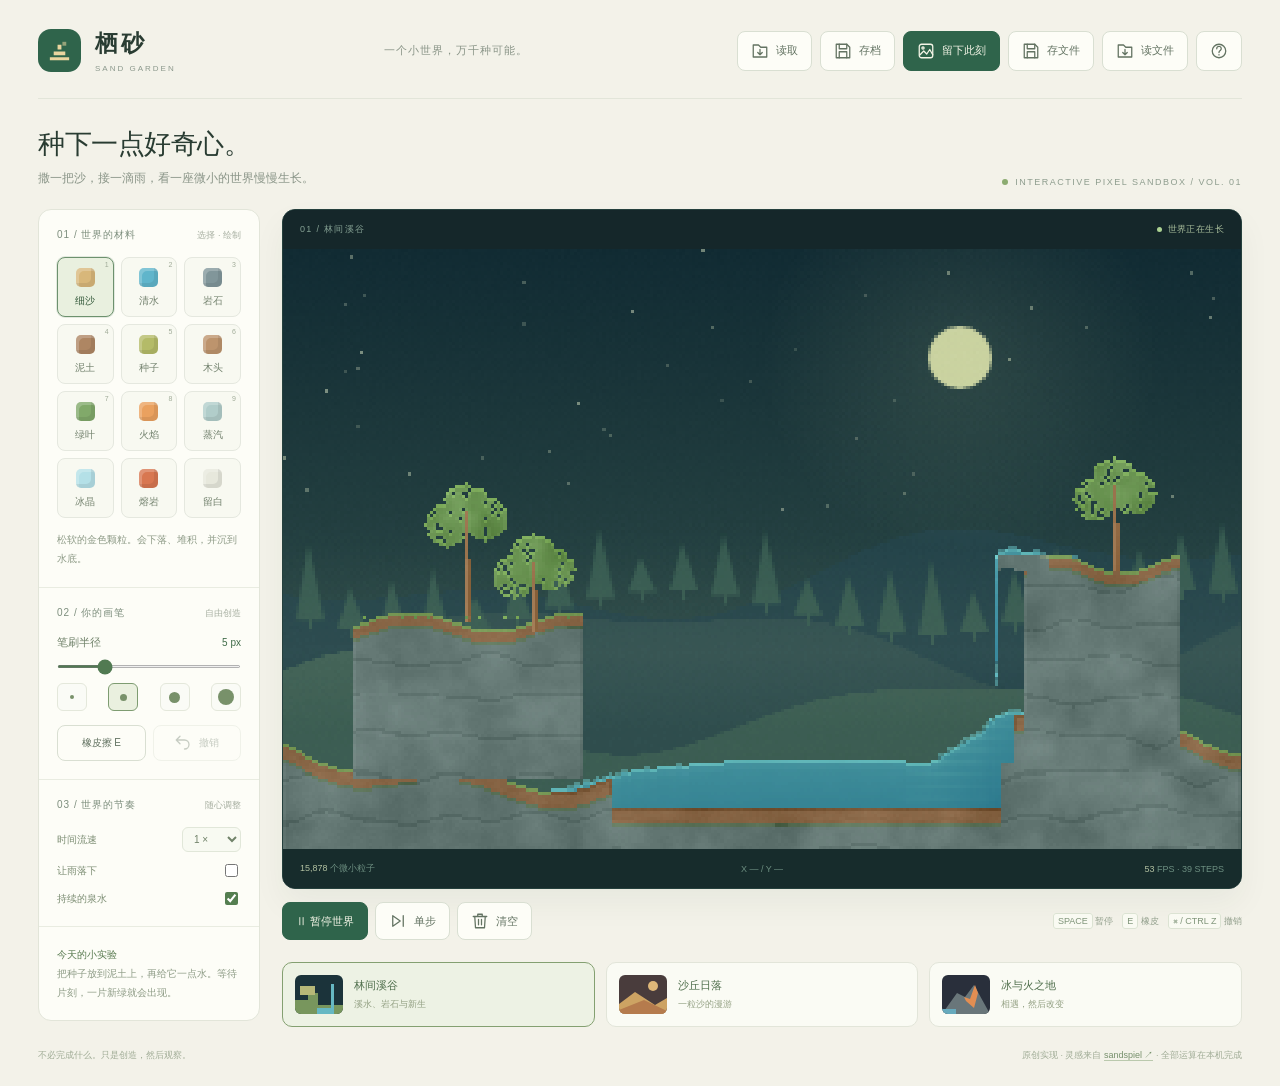
==== commit ddcac137: "新增存档文件导出/导入：index.html" ====
--- a/index.html
+++ b/index.html
@@ -16,7 +16,7 @@
 <symbol id="i-save" viewBox="0 0 24 24"><path d="M5 3h12l4 4v14H3V3Z"/><path d="M7 3v6h10V3M7 21v-8h10v8"/></symbol><symbol id="i-image" viewBox="0 0 24 24"><rect x="3" y="3" width="18" height="18" rx="3"/><circle cx="8" cy="8" r="1.5"/><path d="m4 17 5-5 4 4 4-6 4 7"/></symbol><symbol id="i-help" viewBox="0 0 24 24"><circle cx="12" cy="12" r="9"/><path d="M9 9a3 3 0 1 1 5 2c-1 1-2 1-2 3m0 3v.2"/></symbol><symbol id="i-undo" viewBox="0 0 24 24"><path d="M8 5 3 10l5 5M3 10h11a6 6 0 0 1 0 12" transform="translate(0 -2)"/></symbol><symbol id="i-clear" viewBox="0 0 24 24"><path d="M3 6h18M9 6V3h6v3M5 6l1 15h12l1-15M10 10v7m4-7v7"/></symbol><symbol id="i-load" viewBox="0 0 24 24"><path d="M3 7V4h7l3 3h8v13H3Z"/><path d="M12 10v7m-3-3 3 3 3-3"/></symbol><symbol id="i-step" viewBox="0 0 24 24"><path d="m5 5 10 7-10 7ZM19 5v14"/></symbol><symbol id="i-leaf" viewBox="0 0 24 24"><path d="M4 20 19 5M6 16C0 9 8 2 21 3c1 12-6 20-13 14"/></symbol>
 </defs></svg>
 <main class="app">
-<header class="top"><div class="brand"><div class="mark"><svg width="27" height="27" viewBox="0 0 28 28" fill="currentColor" aria-hidden="true"><path d="M4 21h20v3H4zm4-6h12v4H8zm4-7h4v5h-4z"/><path d="M17 5h4v4h-4z" opacity=".55"/></svg></div><div><h1>栖砂</h1><small>SAND GARDEN</small></div></div><span class="top-note">一个小世界，万千种可能。</span><div class="top-actions"><button class="btn" id="loadBtn" title="读取本地存档" aria-label="读取本地存档"><svg class="icon"><use href="#i-load"/></svg><span class="text">读取</span></button><button class="btn" id="saveBtn" title="保存到此浏览器" aria-label="保存到此浏览器"><svg class="icon"><use href="#i-save"/></svg><span class="text">存档</span></button><button class="btn primary" id="exportBtn" title="导出 PNG 图片" aria-label="导出 PNG 图片"><svg class="icon"><use href="#i-image"/></svg><span class="text">留下此刻</span></button><button class="btn" id="helpBtn" title="玩法说明" aria-label="玩法说明"><svg class="icon"><use href="#i-help"/></svg></button></div></header>
+<header class="top"><div class="brand"><div class="mark"><svg width="27" height="27" viewBox="0 0 28 28" fill="currentColor" aria-hidden="true"><path d="M4 21h20v3H4zm4-6h12v4H8zm4-7h4v5h-4z"/><path d="M17 5h4v4h-4z" opacity=".55"/></svg></div><div><h1>栖砂</h1><small>SAND GARDEN</small></div></div><span class="top-note">一个小世界，万千种可能。</span><div class="top-actions"><button class="btn" id="loadBtn" title="读取本地存档" aria-label="读取本地存档"><svg class="icon"><use href="#i-load"/></svg><span class="text">读取</span></button><button class="btn" id="saveBtn" title="保存到此浏览器" aria-label="保存到此浏览器"><svg class="icon"><use href="#i-save"/></svg><span class="text">存档</span></button><button class="btn primary" id="exportBtn" title="导出 PNG 图片" aria-label="导出 PNG 图片"><svg class="icon"><use href="#i-image"/></svg><span class="text">留下此刻</span></button><button class="btn" id="fileSaveBtn" title="把存档导出成 .json 文件" aria-label="导出存档文件"><svg class="icon"><use href="#i-save"/></svg><span class="text">存文件</span></button><button class="btn" id="fileLoadBtn" title="从 .json 文件读入存档" aria-label="从文件读入存档"><svg class="icon"><use href="#i-load"/></svg><span class="text">读文件</span></button><input type="file" id="fileInput" accept="application/json,.json" hidden><button class="btn" id="helpBtn" title="玩法说明" aria-label="玩法说明"><svg class="icon"><use href="#i-help"/></svg></button></div></header>
 <section class="intro"><div><h2>种下一点好奇心。</h2><p>撒一把沙，接一滴雨，看一座微小的世界慢慢生长。</p></div><div class="version"><span class="status-dot"></span>INTERACTIVE PIXEL SANDBOX / VOL. 01</div></section>
 <div class="workspace"><aside class="sidebar" aria-label="画笔与模拟控制">
 <section class="section"><div class="section-label"><span>01 / 世界的材料</span><span>选择 · 绘制</span></div><div class="materials" id="materials"></div><p class="description" id="materialInfo"></p></section>
@@ -30,7 +30,7 @@
 <footer class="under"><span>不必完成什么。只是创造，然后观察。</span><span>原创实现 · 灵感来自 <a href="https://github.com/MaxBittker/sandspiel" target="_blank" rel="noopener noreferrer">sandspiel ↗</a> · 全部运算在本机完成</span></footer>
 </main>
 <div id="toast" class="toast" role="status" aria-live="polite"></div>
-<dialog id="helpDialog"><h3>欢迎来到栖砂。</h3><p>这里没有任务，也没有输赢。选择一种材料，在画布上按住鼠标或滑动手指，让它们相遇。</p><ul><li><strong>沙与水：</strong>沙会下落、堆积，也会沉入水中；水会流向低处。</li><li><strong>土与种子：</strong>种子落在泥土上，附近有水时会发芽长成植物。</li><li><strong>火与生命：</strong>火会点燃木头与植物，遇水变成蒸汽。</li><li><strong>冰与熔岩：</strong>冰遇热融化；熔岩碰到水凝固为岩石，产生蒸汽。</li><li><strong>操作：</strong>空格暂停，E 橡皮擦，数字 1–9 选材料，方括号调整笔刷，Ctrl / ⌘ Z 撤销。</li></ul><p>“存档”仅保存在当前浏览器；“留下此刻”会导出 PNG。场景切换和清空均可撤销。规则采用元胞自动机，是可玩的自然现象简化模型。</p><p>灵感来自开源项目 <a href="https://github.com/MaxBittker/sandspiel" target="_blank" rel="noopener noreferrer">sandspiel</a>，界面和代码为本项目独立实现，无需下载素材或加载第三方库。</p><div class="dialog-actions"><button class="btn primary" id="closeHelp">开始创造</button></div></dialog>
+<dialog id="helpDialog"><h3>欢迎来到栖砂。</h3><p>这里没有任务，也没有输赢。选择一种材料，在画布上按住鼠标或滑动手指，让它们相遇。</p><ul><li><strong>沙与水：</strong>沙会下落、堆积，也会沉入水中；水会流向低处。</li><li><strong>土与种子：</strong>种子落在泥土上，附近有水时会发芽长成植物。</li><li><strong>火与生命：</strong>火会点燃木头与植物，遇水变成蒸汽。</li><li><strong>冰与熔岩：</strong>冰遇热融化；熔岩碰到水凝固为岩石，产生蒸汽。</li><li><strong>操作：</strong>空格暂停，E 橡皮擦，数字 1–9 选材料，方括号调整笔刷，Ctrl / ⌘ Z 撤销。</li></ul><p>“存档”仅保存在当前浏览器，“存文件”可以把存档导出成 .json 发给别人，“读文件”能从文件里读回来；“留下此刻”会导出 PNG。场景切换和清空均可撤销。规则采用元胞自动机，是可玩的自然现象简化模型。</p><p>灵感来自开源项目 <a href="https://github.com/MaxBittker/sandspiel" target="_blank" rel="noopener noreferrer">sandspiel</a>，界面和代码为本项目独立实现，无需下载素材或加载第三方库。</p><div class="dialog-actions"><button class="btn primary" id="closeHelp">开始创造</button></div></dialog>
 <dialog id="confirmDialog"><h3 id="confirmTitle">清空这个世界？</h3><p id="confirmText">清空后可以通过“撤销”找回当前画面。</p><div class="dialog-actions"><button class="btn" id="cancelConfirm">再想想</button><button class="btn primary" id="acceptConfirm">确认清空</button></div></dialog>
 <script>
 'use strict';
@@ -214,7 +214,10 @@
  $('brush').oninput=e=>brushSize(Number(e.target.value));document.querySelectorAll('[data-size]').forEach(b=>b.onclick=()=>brushSize(Number(b.dataset.size)));
  $('eraseBtn').onclick=()=>choose(selected===0?previous:0);
  function undo(){if(!history.length){toast('还没有可以撤销的笔画。');return;}world.restore(history.pop());syncScene();setPaused(true);$('undoBtn').disabled=!history.length;toast('已恢复上一次操作前的世界，并暂停时间。');}
- $('undoBtn').onclick=undo;$('undoBtn').disabled=true;
+ $('fileSaveBtn').onclick=()=>{try{const record={...world.snapshot(),savedAt:new Date().toISOString()};const blob=new Blob([JSON.stringify(record)],{type:'application/json'});const url=URL.createObjectURL(blob),a=document.createElement('a');a.href=url;a.download='sand-garden-'+new Date().toISOString().slice(0,10)+'.json';a.click();setTimeout(()=>URL.revokeObjectURL(url),30000);toast('存档已导出成文件，可以发给别人。');}catch(e){toast('导出存档失败，请重试。');}};
+$('fileLoadBtn').onclick=()=>$('fileInput').click();
+$('fileInput').onchange=e=>{const file=e.target.files&&e.target.files[0];if(!file)return;const reader=new FileReader();reader.onload=()=>{try{const data=JSON.parse(String(reader.result));if(!data||data.version!==1||!Array.isArray(data.cells)||data.cells.length!==N){toast('这个文件不是栖砂的存档。');return;}const check=new Garden();check.restore(data);confirmAction('读入这份存档？','读入前会保留当前世界，之后仍可撤销。','读入存档',()=>{checkpoint();world.restore(data);syncScene();setPaused(true);toast('存档已读入，点击“继续生长”让时间流动。');});}catch(err){toast('文件解析失败，可能不是存档。');}finally{e.target.value='';}};reader.readAsText(file);};
+$('undoBtn').onclick=undo;$('undoBtn').disabled=true;
  function cursor(){const rect=canvas.getBoundingClientRect(),el=$('brushCursor');el.style.width=2*radius/W*rect.width+'px';el.style.height=2*radius/H*rect.height+'px';el.style.left=pointer.x/W*rect.width+'px';el.style.top=pointer.y/H*rect.height+'px';el.style.display=pointer.inside?'block':'none';}
  function locate(e){const rect=canvas.getBoundingClientRect();pointer.x=Math.floor((e.clientX-rect.left)/rect.width*W);pointer.y=Math.floor((e.clientY-rect.top)/rect.height*H);pointer.inside=pointer.x>=0&&pointer.x<W&&pointer.y>=0&&pointer.y<H;cursor();$('coord').textContent=pointer.inside?'X '+String(pointer.x).padStart(3,'0')+' / Y '+String(pointer.y).padStart(3,'0'):'X — / Y —';}
  function paintLine(){if(!pointer.inside){pointer.lastX=pointer.lastY=null;return;}const m=pointer.erase?0:selected;const sx=pointer.lastX??pointer.x,sy=pointer.lastY??pointer.y,dx=pointer.x-sx,dy=pointer.y-sy,d=Math.hypot(dx,dy),steps=Math.max(1,Math.ceil(d/Math.max(1,radius*.5)));for(let n=0;n<=steps;n++)world.stamp(Math.round(sx+dx*n/steps),Math.round(sy+dy*n/steps),radius,m);pointer.lastX=pointer.x;pointer.lastY=pointer.y;dirty=true;}
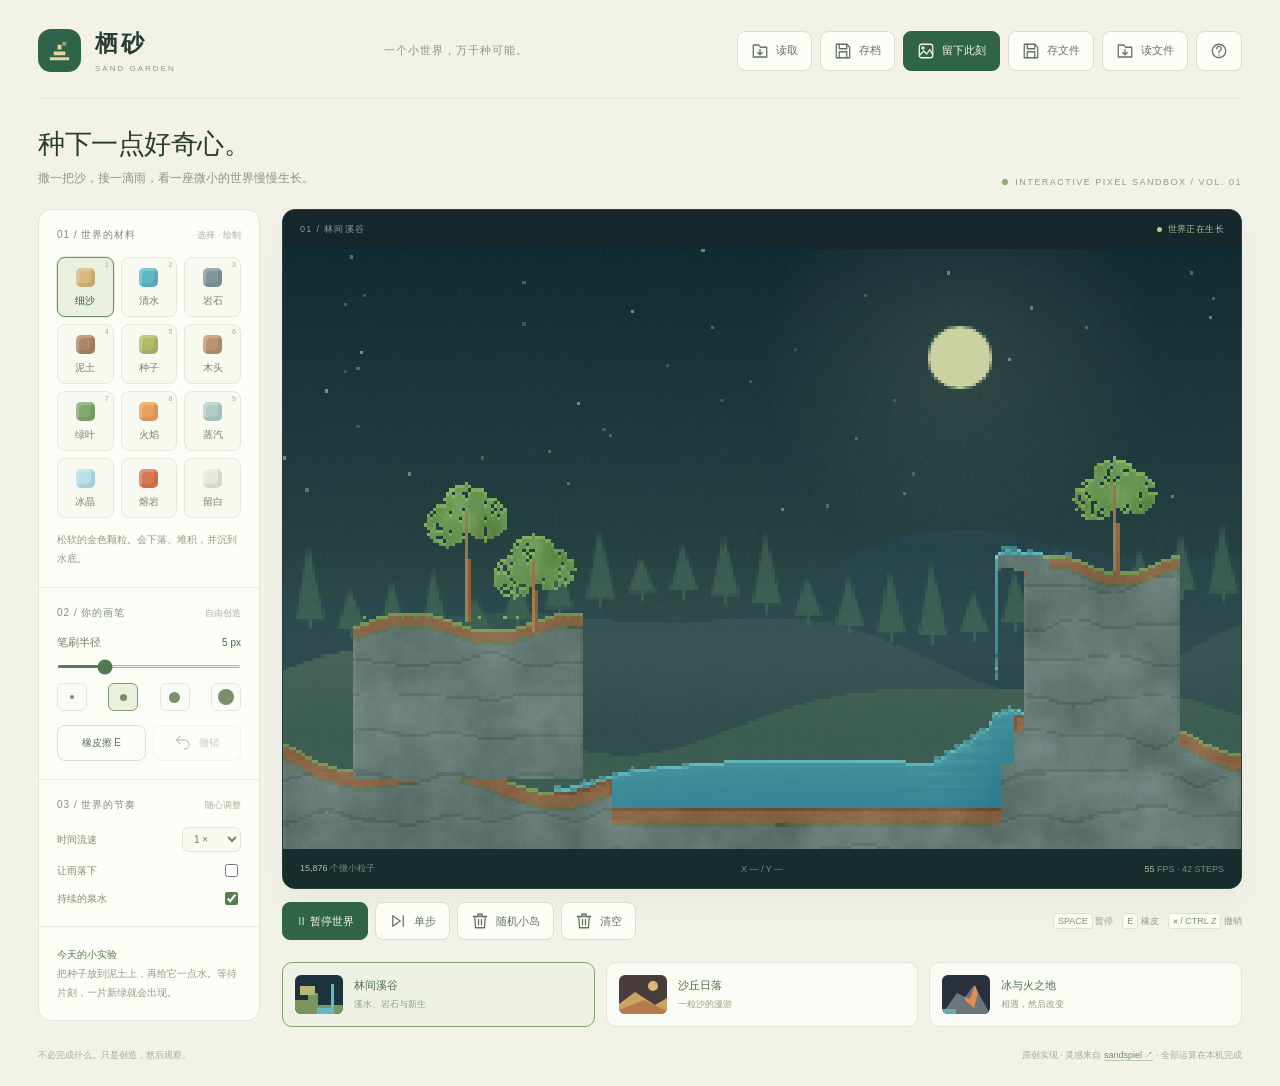
==== commit 4e4fbfcf: "新增「随机小岛」生成器 + 文档：index.html" ====
--- a/index.html
+++ b/index.html
@@ -24,7 +24,7 @@
 <section class="section"><div class="section-label"><span>03 / 世界的节奏</span><span>随心调整</span></div><label class="flow-row"><span>时间流速</span><select id="speed" aria-label="模拟速度"><option value="0.5">0.5 ×</option><option value="1" selected>1 ×</option><option value="2">2 ×</option></select></label><label class="flow-row"><span>让雨落下</span><input id="rain" type="checkbox"></label><label class="flow-row"><span>持续的泉水</span><input id="spring" type="checkbox" checked></label></section>
 <section class="section"><p class="tip"><strong>今天的小实验</strong><br>把种子放到泥土上，再给它一点水。等待片刻，一片新绿就会出现。</p></section>
 </aside><section class="studio" aria-label="互动像素世界"><div class="canvas-card"><div class="canvas-top"><span id="sceneLabel">01 / 林间溪谷</span><span class="live"><i></i><span id="liveLabel">世界正在生长</span></span></div><div class="stage" id="stage"><canvas id="world" width="900" height="564" tabindex="0" aria-label="像素沙盒画布，按住鼠标或拖动手指绘制材料"></canvas><div id="brushCursor"></div><div id="pauseLabel">TIME PAUSED</div></div><div class="canvas-bottom"><span><b id="particleCount">0</b> 个微小粒子</span><span id="coord">X — / Y —</span><span><b id="fps">60</b> FPS · <span id="simSteps">0</span> STEPS</span></div></div>
-<div class="timeline"><div class="play-tools"><button class="btn primary" id="pauseBtn" aria-pressed="false">Ⅱ 暂停世界</button><button class="btn" id="stepBtn" title="暂停并前进一个模拟步"><svg class="icon"><use href="#i-step"/></svg>单步</button><button class="btn" id="clearBtn"><svg class="icon"><use href="#i-clear"/></svg>清空</button></div><span class="shortcuts"><kbd>SPACE</kbd> 暂停　<kbd>E</kbd> 橡皮　<kbd>⌘ / CTRL Z</kbd> 撤销</span></div>
+<div class="timeline"><div class="play-tools"><button class="btn primary" id="pauseBtn" aria-pressed="false">Ⅱ 暂停世界</button><button class="btn" id="stepBtn" title="暂停并前进一个模拟步"><svg class="icon"><use href="#i-step"/></svg>单步</button><button class="btn" id="randomBtn" title="随机生成一座小岛"><svg class="icon"><use href="#i-clear"/></svg>随机小岛</button><button class="btn" id="clearBtn"><svg class="icon"><use href="#i-clear"/></svg>清空</button></div><span class="shortcuts"><kbd>SPACE</kbd> 暂停　<kbd>E</kbd> 橡皮　<kbd>⌘ / CTRL Z</kbd> 撤销</span></div>
 <div class="scenes" aria-label="预设场景"><button class="scene" data-scene="valley" aria-pressed="true"><div class="scene-art"><svg viewBox="0 0 48 39"><path fill="#1b333a" d="M0 0h48v39H0z"/><path fill="#78965d" d="M0 25h13v-7h10v12h25v9H0z"/><path fill="#66b8c3" d="M32 9h4v24H22v6h17V9z"/><path fill="#b6b878" d="M5 11h15v9H5z"/></svg></div><div><strong>林间溪谷</strong><span>溪水、岩石与新生</span></div></button><button class="scene" data-scene="desert" aria-pressed="false"><div class="scene-art"><svg viewBox="0 0 48 39"><path fill="#493c3c" d="M0 0h48v39H0z"/><circle fill="#dfb879" cx="34" cy="11" r="5"/><path fill="#cda363" d="m0 29 16-12 20 13 12-7v16H0z"/><path fill="#b57b4d" d="m0 35 25-10 23 11v3H0z"/></svg></div><div><strong>沙丘日落</strong><span>一粒沙的漫游</span></div></button><button class="scene" data-scene="volcano" aria-pressed="false"><div class="scene-art"><svg viewBox="0 0 48 39"><path fill="#292f3b" d="M0 0h48v39H0z"/><path fill="#69767a" d="m0 39 15-21 8 4 9-12 16 29z"/><path fill="#e38e52" d="m22 22 6 2 5-14 3 8-4 15-8-7z"/><path fill="#67aabd" d="M0 34h14v5H0z"/></svg></div><div><strong>冰与火之地</strong><span>相遇，然后改变</span></div></button></div>
 </section></div>
 <footer class="under"><span>不必完成什么。只是创造，然后观察。</span><span>原创实现 · 灵感来自 <a href="https://github.com/MaxBittker/sandspiel" target="_blank" rel="noopener noreferrer">sandspiel ↗</a> · 全部运算在本机完成</span></footer>
@@ -115,6 +115,38 @@
    this.sources=[{x:192,y:106,material:11,rate:5}];
   }
  }
+  island(seed){
+   this.cells.fill(0);this.life.fill(0);this.moved.fill(0);this.tick=0;
+   this.seed=(seed>>>0)||977;this.rain=false;this.sources=[];this.spring=false;this.scene='island';
+   const rnd=()=>this.random();
+   const sea=Math.floor(146+rnd()*12);
+   const cx=Math.floor(W*(.32+rnd()*.36));
+   const half=Math.max(24,Math.floor(W*(.2+rnd()*.14)));
+   const peak=18+Math.floor(rnd()*16);
+   for(let x=0;x<W;x++){
+     const tide=sea+Math.floor(Math.sin(x*.045+rnd()*.6)*2);
+     for(let y=tide;y<H;y++)this.put(x,y,2);
+   }
+   for(let x=cx-half;x<=cx+half;x++){
+     if(x<0||x>=W)continue;
+     const t=(x-cx)/half;
+     const h=Math.floor(Math.sqrt(Math.max(0,1-t*t))*peak);
+     const top=sea-h;
+     for(let y=top;y<sea+4;y++){
+       const d=y-top;
+       this.put(x,y,d<2?4:(d<4?1:3));
+     }
+   }
+   const trees=2+Math.floor(rnd()*3);
+   for(let i=0;i<trees;i++){
+     const tx=Math.round(cx+(rnd()-.5)*half*1.3);
+     if(tx<1||tx>=W-1)continue;
+     let ty=-1;
+     for(let y=0;y<H;y++){const v=this.cells[y*W+tx];if(v===4||v===1){ty=y;break;}}
+     if(ty>8)this.tree(tx,ty-1,9+Math.floor(rnd()*12));
+   }
+   if(rnd()<.6){this.sources=[{x:cx,y:Math.max(4,sea-peak+3),material:2,rate:3}];this.spring=true;}
+  }
 }
 /* UI_AND_RENDERER */
 (() => {
@@ -133,7 +165,7 @@
   {id:11,name:'熔岩',color:'#d87751',hint:'炽热而缓慢地流动。遇水凝固成岩石，也会点燃木头。'},
   {id:0,name:'留白',color:'#e7e8dc',hint:'擦去一些，留出新的可能。右键拖动也可以临时擦除。'}
  ];
- const sceneNames={valley:'01 / 林间溪谷',desert:'02 / 沙丘日落',volcano:'03 / 冰与火之地',empty:'04 / 从一片空白开始'};
+ const sceneNames={island:'05 / 随机小岛',valley:'01 / 林间溪谷',desert:'02 / 沙丘日落',volcano:'03 / 冰与火之地',empty:'04 / 从一片空白开始'};
  const canvas=$('world'),ctx=canvas.getContext('2d',{alpha:false});
  const buffer=document.createElement('canvas');buffer.width=W;buffer.height=H;
  const bctx=buffer.getContext('2d',{alpha:false}),image=bctx.createImageData(W,H);
@@ -231,7 +263,8 @@
  function confirmAction(title,text,label,action){endPointer();pendingConfirm=action;$('confirmTitle').textContent=title;$('confirmText').textContent=text;$('acceptConfirm').textContent=label;$('confirmDialog').showModal();}
  $('cancelConfirm').onclick=()=>{$('confirmDialog').close();pendingConfirm=null;};$('acceptConfirm').onclick=()=>{const action=pendingConfirm;pendingConfirm=null;$('confirmDialog').close();action?.();};$('confirmDialog').addEventListener('cancel',()=>{pendingConfirm=null;});
  $('clearBtn').onclick=()=>confirmAction('给世界留一片空白？','清空后仍可通过“撤销”找回当前画面。','确认清空',()=>{checkpoint();world.reset('empty');syncScene();toast('一片空白，也是一切的开始。');});
- document.querySelectorAll('[data-scene]').forEach(b=>b.onclick=()=>{checkpoint();world.reset(b.dataset.scene);syncScene();setPaused(false);toast('已打开'+sceneNames[world.scene].split(' / ')[1]+'，可撤销恢复上一世界。');});
+ $('randomBtn').onclick=()=>{checkpoint();world.island((Date.now()^Math.floor(Math.random()*1e6))>>>0);syncScene();setPaused(false);toast('一座新的小岛浮出海面，每次都不一样。');};
+document.querySelectorAll('[data-scene]').forEach(b=>b.onclick=()=>{checkpoint();world.reset(b.dataset.scene);syncScene();setPaused(false);toast('已打开'+sceneNames[world.scene].split(' / ')[1]+'，可撤销恢复上一世界。');});
  const storageKey='sand-garden-save-v1';
  $('saveBtn').onclick=()=>{try{const record={...world.snapshot(),savedAt:new Date().toISOString()};localStorage.setItem(storageKey,JSON.stringify(record));savedAt=record.savedAt;$('loadBtn').disabled=false;toast('已保存到这个浏览器。随时可以继续这座花园。');}catch(e){toast('存档未能写入：浏览器存储不可用或空间不足。');}};
  $('loadBtn').onclick=()=>{try{const raw=localStorage.getItem(storageKey);if(!raw){toast('还没有存档，先点击“存档”保存一次。');return;}const data=JSON.parse(raw),check=new Garden();check.restore(data);confirmAction('回到保存的花园？','读取前会保留当前世界，之后仍可撤销。','读取存档',()=>{checkpoint();world.restore(data);syncScene();setPaused(true);toast('存档已读取，点击“继续生长”让时间流动。');});}catch(e){toast('无法读取存档：数据损坏或浏览器存储不可用。');}};
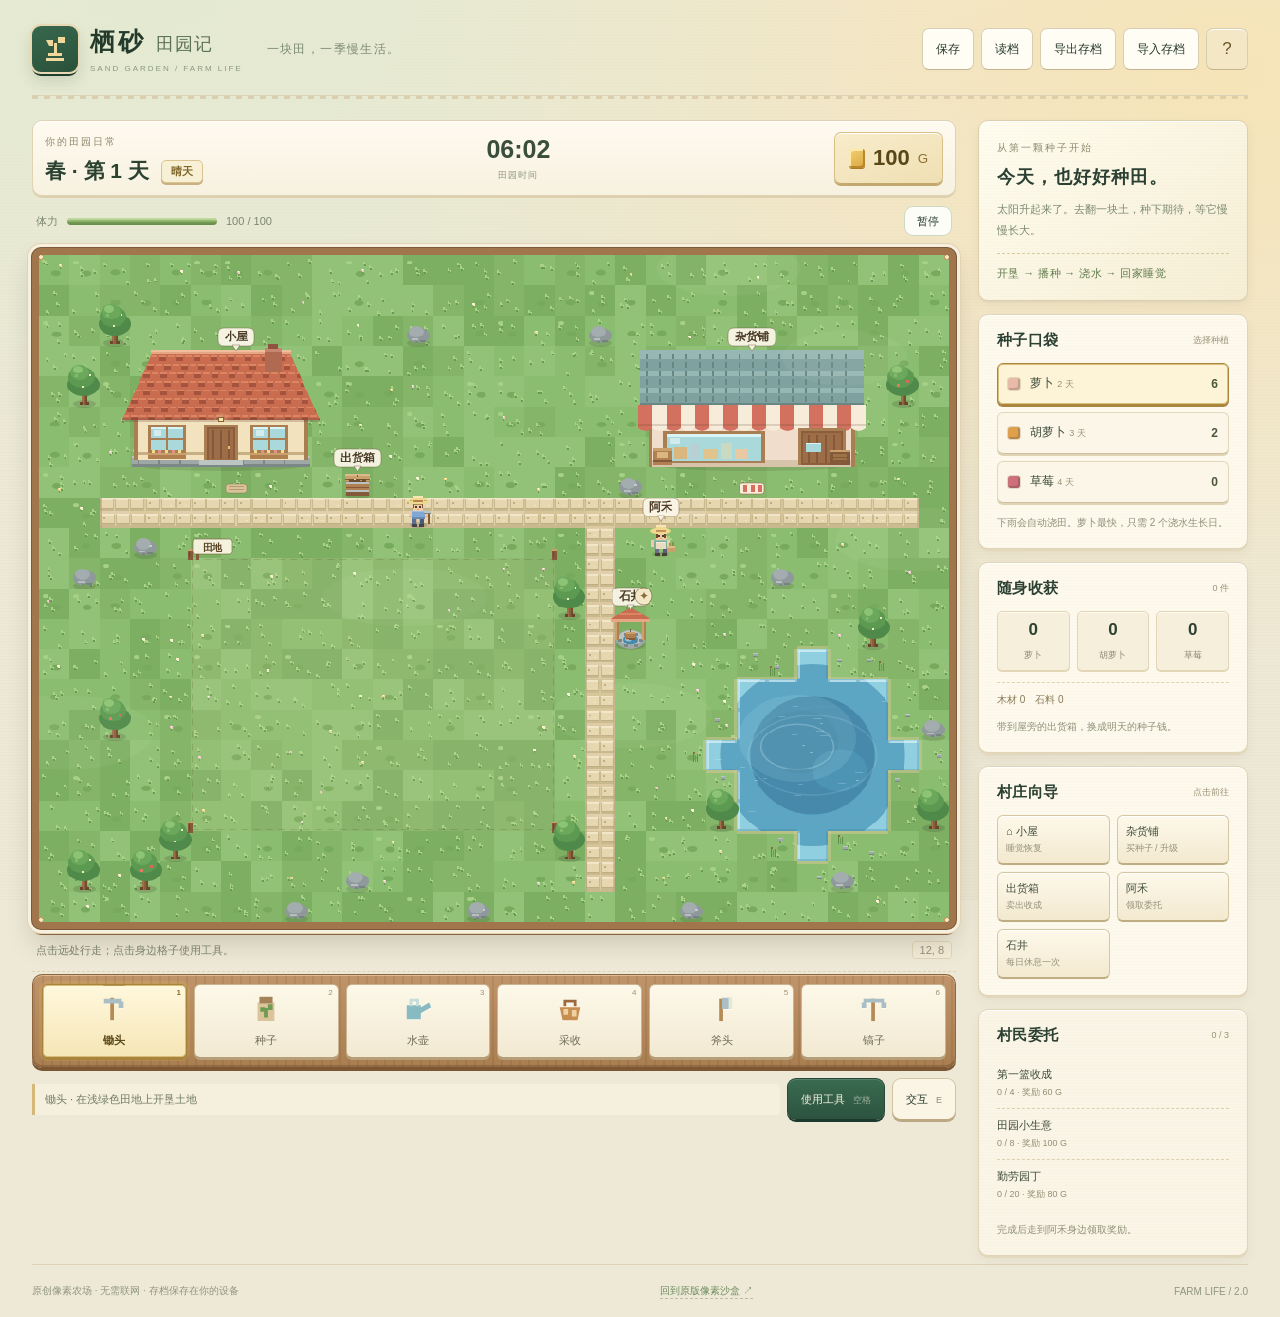
==== commit c7f26bdf: "Build original farm-life game with pixel art, crops, village quests and offline saves" ====
--- a/index.html
+++ b/index.html
@@ -1,289 +1,2882 @@
 <!doctype html>
 <html lang="zh-CN">
 <head>
-<meta charset="utf-8"><meta name="viewport" content="width=device-width,initial-scale=1"><meta name="theme-color" content="#f3f2e9">
-<link rel="icon" href="data:image/svg+xml,%3Csvg xmlns='http://www.w3.org/2000/svg' viewBox='0 0 32 32'%3E%3Crect width='32' height='32' rx='9' fill='%232d624c'/%3E%3Cpath d='M8 22h16v3H8zm3-6h10v4H11zm3-7h4v5h-4z' fill='%23e8cd89'/%3E%3C/svg%3E">
-<title>栖砂 · Sand Garden — 一座指尖上的小世界</title>
-<style>
-:root{font-family:"Segoe UI","PingFang SC","Microsoft YaHei",sans-serif;color:#293c32;background:#f3f2e9;--green:#2f644b;--muted:#8b968b;--line:#e2e5d9;--paper:#fdfdf7}*{box-sizing:border-box}body{margin:0}button,input,select{font:inherit}button{cursor:pointer}button:focus-visible,a:focus-visible,select:focus-visible,input:focus-visible{outline:3px solid #d8af63;outline-offset:3px}button:disabled{opacity:.35;cursor:not-allowed}button svg{width:16px;height:16px;vertical-align:middle;flex-shrink:0}svg.icon{width:18px;height:18px;fill:none;stroke:currentColor;stroke-width:1.7;stroke-linecap:round;stroke-linejoin:round}.app{max-width:1500px;margin:auto;padding:28px 38px 22px}.top{display:flex;align-items:center;justify-content:space-between;gap:24px;padding-bottom:25px;border-bottom:1px solid var(--line)}.brand{display:flex;align-items:center;gap:14px}.mark{width:43px;height:43px;background:var(--green);border-radius:13px;display:grid;place-items:center;color:#ead59f}.brand h1{font-size:23px;letter-spacing:3px;margin:0;font-weight:600}.brand small{display:block;font-size:8px;letter-spacing:2px;color:#8c998d;margin-top:5px}.top-note{font-size:11px;color:#8a9588;letter-spacing:1px}.top-actions{display:flex;gap:8px}.btn{border:1px solid #d9dfd2;border-radius:8px;background:var(--paper);color:#637362;font-size:11px;padding:10px 13px;display:inline-flex;align-items:center;justify-content:center;gap:7px;white-space:nowrap}.btn:hover{background:#e9eee0;border-color:#c5d1bd}.btn.primary{background:var(--green);border-color:var(--green);color:#f4f5e7}.btn.primary:hover{background:#245039}.intro{display:flex;align-items:flex-end;justify-content:space-between;gap:20px;margin:27px 0 22px}.intro h2{font-size:27px;font-weight:500;letter-spacing:-.5px;margin:0 0 8px}.intro p{margin:0;color:#8a9588;font-size:12px}.version{font-size:9px;letter-spacing:1.5px;color:#8e9d8e}.status-dot{width:6px;height:6px;border-radius:50%;display:inline-block;background:#8bab70;margin-right:7px}.workspace{display:grid;grid-template-columns:222px minmax(0,1fr);gap:22px}.sidebar{background:var(--paper);border:1px solid var(--line);border-radius:13px;overflow:hidden;align-self:start}.section{padding:18px;border-bottom:1px solid #e9ece1}.section:last-child{border:0}.section-label{display:flex;align-items:center;justify-content:space-between;font-size:10px;letter-spacing:1px;color:#7d8e7d;margin-bottom:15px}.section-label span:last-child{font-size:9px;color:#a7afa1;letter-spacing:0}.materials{display:grid;grid-template-columns:repeat(3,1fr);gap:7px}.material{min-width:0;border:1px solid #e5e8df;background:#f8f9f1;border-radius:8px;padding:10px 2px 8px;text-align:center;color:#72816d;position:relative}.material:hover{background:#edf1e5}.material[aria-pressed=true]{border-color:#6d916e;background:#e9f0df;box-shadow:0 0 0 1px #6d916e30;color:#365b3c}.swatch{display:block;width:19px;height:19px;margin:0 auto 7px;border-radius:5px;background:var(--swatch);box-shadow:inset -4px -4px 0 #00000013,inset 3px 3px 0 #ffffff35}.material-name{display:block;font-size:10px}.material .shortcut{position:absolute;right:4px;top:3px;font-size:7px;color:#a0ab98}.description{margin:12px 0 0;font-size:10px;line-height:1.9;color:#8d9a86;min-height:39px}.brush-row{display:flex;align-items:center;justify-content:space-between;gap:8px;font-size:11px;color:#6f8169}.brush-row output{font-size:10px;color:#3f6b48;font-variant-numeric:tabular-nums}input[type=range]{width:100%;height:3px;accent-color:#517a52;margin:15px 0 8px;cursor:pointer}.brush-presets{display:flex;justify-content:space-between;margin-top:7px}.brush-size{width:30px;height:28px;border:1px solid #e4e8db;border-radius:6px;background:#fafbf6;color:#78916a;display:grid;place-items:center}.brush-size i{display:block;border-radius:50%;background:currentColor}.brush-size[aria-pressed=true]{border-color:#7e9c71;background:#eaf0df}.tools{display:flex;gap:7px;margin-top:14px}.tools .btn{flex:1;padding:8px 3px;font-size:10px}.tools .selected{background:#e8efde;border-color:#8aa279;color:#3e643d}.flow-row{display:flex;align-items:center;justify-content:space-between;font-size:10px;color:#7d8e74;margin-top:9px}.flow-row input{accent-color:#547e50}select{border:1px solid #e1e7d9;background:#f8faf2;color:#71836a;border-radius:6px;padding:5px 7px;font-size:10px}.tip{font-size:10px;line-height:1.9;color:#8d9b85;margin:0}.tip strong{font-weight:500;color:#57794e}.studio{min-width:0}.canvas-card{background:#102128;border:1px solid #25403d;border-radius:13px;overflow:hidden;box-shadow:0 15px 32px #1d3e2d0d}.canvas-top{display:flex;justify-content:space-between;align-items:center;gap:15px;background:#15272a;padding:13px 17px;color:#86a294;font-size:9px;letter-spacing:1.3px}.canvas-top .live{font-size:9px;color:#a8bd9b;letter-spacing:.4px}.canvas-top .live i{display:inline-block;width:5px;height:5px;border-radius:50%;background:#acd292;margin-right:6px}.stage{position:relative;aspect-ratio:300/188;overflow:hidden;isolation:isolate;background:#132a31}#world{display:block;width:100%;height:100%;image-rendering:pixelated;touch-action:none;cursor:crosshair}#brushCursor{position:absolute;border:1px solid #fffffacc;border-radius:50%;pointer-events:none;box-shadow:0 0 0 1px #00000055;transform:translate(-50%,-50%);display:none;z-index:2}#pauseLabel{position:absolute;top:15px;right:16px;padding:6px 10px;background:#112729c9;color:#d2dbbc;font-size:9px;letter-spacing:2px;border:1px solid #9db28c33;border-radius:4px;pointer-events:none;display:none}.canvas-bottom{display:flex;align-items:center;justify-content:space-between;gap:12px;padding:13px 17px;background:#172c2c;color:#6d8f81;font-size:9px;font-variant-numeric:tabular-nums}.canvas-bottom b{color:#b3c2a2;font-weight:400}.timeline{display:flex;align-items:center;justify-content:space-between;gap:12px;margin-top:13px}.play-tools{display:flex;gap:7px}.play-tools .btn{padding:9px 13px}.shortcuts{font-size:9px;color:#93a08d;white-space:nowrap}kbd{font:inherit;color:#7f9479;border:1px solid #dce3d3;background:#f9faf2;border-radius:3px;padding:2px 4px}.scenes{display:grid;grid-template-columns:repeat(3,1fr);gap:11px;margin-top:22px}.scene{display:flex;gap:11px;align-items:center;text-align:left;min-width:0;background:#fafbf4;border:1px solid var(--line);padding:12px;border-radius:10px;color:#4e6e4b}.scene:hover{border-color:#aebfa0;background:#f4f7ed}.scene[aria-pressed=true]{border-color:#84a071;background:#edf2e4}.scene-art{width:48px;height:39px;border-radius:6px;overflow:hidden;flex-shrink:0}.scene-art svg{width:100%;height:100%;display:block}.scene strong{font-size:11px;font-weight:500;display:block;margin-bottom:5px}.scene span{font-size:9px;color:#93a083;display:block;white-space:nowrap}.under{margin-top:20px;display:flex;justify-content:space-between;gap:15px;font-size:9px;line-height:1.8;color:#a0ac96}.under a{color:#758f6b;text-decoration:none;border-bottom:1px solid #bac9ad}.toast{position:fixed;bottom:25px;left:50%;transform:translate(-50%,15px);padding:12px 21px;border-radius:9px;background:#2a4b38;color:#f0f0de;font-size:12px;box-shadow:0 8px 30px #1d34202b;opacity:0;transition:opacity .2s,transform .2s;pointer-events:none;z-index:20;max-width:90vw;text-align:center}.toast.show{opacity:1;transform:translate(-50%,0)}dialog{border:1px solid #d7dfcb;border-radius:16px;padding:27px;background:#fbfcf3;color:#465f40;max-width:480px;width:calc(100% - 36px);box-shadow:0 30px 90px #14251344}dialog::backdrop{background:#15271e66;backdrop-filter:blur(5px)}dialog h3{font-weight:500;margin:0 0 14px;font-size:21px}dialog p,dialog li{font-size:12px;line-height:1.9;color:#7b8a70}dialog ul{padding-left:19px}dialog .dialog-actions{display:flex;gap:10px;justify-content:flex-end;margin-top:20px}dialog a{color:#456e46}.hidden{display:none!important}@media(min-width:1400px){.app{padding-top:34px}.workspace{grid-template-columns:235px minmax(0,1fr)}.section{padding:20px}}@media(max-width:1050px){.app{padding:22px}.top-note{display:none}.workspace{grid-template-columns:190px minmax(0,1fr);gap:16px}.section{padding:14px}.shortcuts{display:none}.scene{padding:9px;gap:8px}.scene-art{width:37px}.scene span{font-size:8px}.top-actions .btn{padding:9px 11px}}@media(max-width:720px){.app{padding:18px 13px}.top{padding-bottom:18px;gap:12px}.brand{gap:9px}.mark{width:35px;height:35px;border-radius:10px}.brand h1{font-size:19px}.brand small{font-size:7px;letter-spacing:1px}.top-actions{gap:5px}.top-actions .btn{padding:9px}.top-actions .btn .text{display:none}.intro{margin:22px 0 17px}.intro h2{font-size:23px}.intro p{font-size:10px}.version{display:none}.workspace{display:flex;flex-direction:column;gap:13px}.sidebar{order:2;width:100%;display:grid;grid-template-columns:1.3fr 1fr}.section{padding:13px}.section:first-child{grid-row:span 2;border-right:1px solid var(--line);border-bottom:0}.section:last-child{display:none}.materials{gap:5px}.material{padding:8px 1px 6px}.material-name{font-size:9px}.swatch{width:15px;height:15px;margin-bottom:5px}.description{min-height:0;font-size:9px}.section-label{font-size:9px;margin-bottom:12px}.brush-row{font-size:10px}.brush-presets{gap:4px}.brush-size{width:25px}.tools{margin-top:12px;gap:4px}.tools .btn{font-size:9px;padding:7px 1px}.scenes{gap:6px;margin-top:15px}.scene{padding:8px;display:block}.scene-art{float:left;width:29px;height:32px;margin-right:7px}.scene strong{font-size:10px;margin:3px 0 5px}.scene span{font-size:8px;white-space:normal}.canvas-top,.canvas-bottom{padding:11px 12px;font-size:8px}.canvas-bottom{gap:5px}.timeline{margin-top:10px}.play-tools .btn{padding:8px 10px;font-size:10px}.under{font-size:8px;flex-wrap:wrap;gap:5px;margin-top:17px}.flow-row{font-size:9px}.intro p{max-width:270px;line-height:1.7}}@media(prefers-reduced-motion:reduce){.toast{transition:none}}
-</style>
-<style>
-.canvas-bottom{display:grid;grid-template-columns:1fr 120px 1fr;min-height:39px}.canvas-bottom>span:nth-child(2){text-align:center}.canvas-bottom>span:last-child{text-align:right}.canvas-bottom b{display:inline-block;min-width:3ch}#world{image-rendering:pixelated}@media(max-width:720px){.canvas-bottom{grid-template-columns:1fr 93px 1fr}}
+<meta charset="utf-8"><meta name="viewport" content="width=device-width,initial-scale=1"><meta name="theme-color" content="#244c3b">
+<meta name="description" content="栖砂·田园记：一款原创像素农场游戏。开垦、种植、收获，与村民一起度过慢生活。无需联网即可游玩。">
+<title>栖砂 · 田园记 — 一块田，一季慢生活</title>
+<style>:root{color-scheme:light;--ink:#264737;--muted:#70846e;--paper:#fbfaf2;--line:#d7dfcc;--green:#315e45;--gold:#e0b96e;font-family:"Segoe UI","Microsoft YaHei",sans-serif;background:#eff1e5;color:var(--ink)}*{box-sizing:border-box}body{margin:0;background:radial-gradient(ellipse at 0 0,#d8e5cd80,transparent 55%),radial-gradient(ellipse at 100% 60%,#f6dfa440,transparent 65%);min-height:100vh}button,input{font:inherit}button{cursor:pointer;min-height:42px;border:1px solid #ced9c3;border-radius:9px;color:var(--ink);background:#fdfdf8;padding:9px 13px;font-size:12px;transition:background .12s,transform .12s}button:hover:not(:disabled){background:#edf3df;border-color:#8ca77b}button:active:not(:disabled){transform:translateY(1px)}button:disabled{opacity:.42;cursor:not-allowed}button:focus-visible,input:focus-visible,canvas:focus-visible,a:focus-visible{outline:3px solid #c39443;outline-offset:3px}button.primary{color:#fffef0;background:var(--green);border-color:var(--green)}button.primary:hover:not(:disabled){background:#244d38}button.danger{color:#9c5149}.app{max-width:1460px;padding:25px 32px 18px;margin:auto}.masthead{display:flex;align-items:center;gap:24px;padding-bottom:22px;border-bottom:1px solid var(--line)}.brand{display:flex;align-items:center;gap:12px;flex-shrink:0}.brand-mark{width:46px;height:46px;display:grid;place-items:center;background:var(--green);border-radius:13px;color:#e6cf98;box-shadow:0 6px 15px #28452a13}.brand-mark svg{width:32px;height:32px}.brand h1{font-size:25px;font-weight:650;margin:0;letter-spacing:2px}.brand h1 span{font-weight:400;font-size:18px;letter-spacing:1px}.brand p{font-size:8px;letter-spacing:2px;color:#7a8c73;margin:6px 0 0}.tagline{flex:1;font-size:12px;color:var(--muted);letter-spacing:1px}.header-actions{display:flex;gap:7px;align-items:center;flex-wrap:wrap;justify-content:flex-end}.help-button{width:42px;font-size:18px}.layout{display:grid;grid-template-columns:minmax(0,1fr) 270px;gap:22px;margin-top:24px}.farm-panel{min-width:0}.daybar{display:flex;justify-content:space-between;align-items:center;gap:14px;padding:4px 4px 14px}.eyebrow{font-size:10px;letter-spacing:1.8px;text-transform:uppercase;color:#849277}.day-title{display:flex;align-items:center;gap:12px;margin-top:8px}.day-title strong{font-size:21px;font-weight:600}.day-title>span{border:1px solid #dfdfba;border-radius:20px;padding:3px 9px;font-size:11px;background:#f9f4d8;color:#8b7942}.clock{display:grid;text-align:center;gap:5px}.clock>span:first-child{font-size:25px;font-variant-numeric:tabular-nums;letter-spacing:1px}.subtle{font-size:9px;letter-spacing:1px;color:var(--muted)}.wallet{display:flex;gap:8px;align-items:center;background:#fbf3da;border:1px solid #e8d5a7;border-radius:10px;padding:12px 14px;min-width:105px}.wallet strong{font-size:22px;font-variant-numeric:tabular-nums}.wallet small{color:#9f814a}.coin{width:16px;height:19px;border-radius:50%;background:#dfb452;box-shadow:inset -4px -2px #bd923d,inset 3px 2px #f6dc8b}.energy-row{display:flex;align-items:center;gap:9px;font-size:11px;color:var(--muted);margin:0 4px 12px}.energy-row meter{width:150px;height:13px;max-width:30vw}.energy-row meter::-webkit-meter-bar{background:#dfe5d5;border:none;border-radius:8px}.energy-row meter::-webkit-meter-optimum-value{background:linear-gradient(90deg,#5b8858,#9ebc72);border-radius:8px}.energy-row button{min-height:30px;padding:5px 12px;margin-left:auto;font-size:11px}.map-frame{position:relative;border:7px solid #325743;outline:1px solid #adc0a0;border-radius:13px;overflow:hidden;background:#688957;box-shadow:0 16px 36px #3552381f,inset 0 0 0 1px #233c2c}#farm{width:100%;height:auto;aspect-ratio:960/704;display:block;image-rendering:pixelated;touch-action:none;cursor:crosshair}#pauseOverlay{position:absolute;inset:0;display:grid;align-content:center;justify-content:center;gap:8px;text-align:center;pointer-events:none;font-size:25px;letter-spacing:5px;color:#fff6d4;background:#1d382a88;backdrop-filter:blur(1px)}#pauseOverlay small{font-size:12px;letter-spacing:1px}[hidden]{display:none!important}.map-caption{display:flex;justify-content:space-between;align-items:center;gap:12px;padding:12px 4px;font-size:11px;color:#70806a;min-height:43px}.map-caption span:last-child{white-space:nowrap;font-variant-numeric:tabular-nums}.toolbelt{display:grid;grid-template-columns:repeat(6,minmax(0,1fr));gap:7px;padding:9px;background:#e3e7d8;border:1px solid #d1dbc4;border-radius:12px}.tool{display:grid;place-items:center;gap:5px;position:relative;min-height:74px;border-color:#d7ddcd;background:#f6f6eb;color:#6d7a61;border-radius:8px;font-size:11px;padding:7px}.tool svg{width:30px;height:30px;image-rendering:pixelated}.tool kbd{position:absolute;right:5px;top:3px;font-size:8px;color:#8a947d}.tool.active{border-color:#a8904c;background:#fcf3d9;box-shadow:inset 0 0 0 1px #c9b77a;color:#655329}.action-row{display:flex;gap:7px;align-items:center;flex-wrap:wrap;margin-top:12px}.action-row>span{flex:1;font-size:11px;color:var(--muted);min-width:150px;line-height:1.7}.action-row button{font-size:11px}.action-row kbd{font-size:9px;opacity:.65;margin-left:5px}kbd{font-family:inherit}.journal{display:grid;gap:13px;align-content:start}.note{padding:18px;border-radius:12px;border:1px solid var(--line);background:#fcfcf5;box-shadow:0 4px 10px #4b693007}.welcome-note{background:linear-gradient(130deg,#fffdf2,#eaf0d9);border-color:#d5dfbd}.note h2{font-size:15px;font-weight:600;margin:0}.welcome-note h2{font-size:19px;margin:10px 0;letter-spacing:.5px}.welcome-note p{font-size:11px;line-height:1.9;color:#819075;margin:0}.daily-hint{font-size:11px;padding:10px 0 0;margin-top:12px;border-top:1px dashed #ced8b9;color:#587544;line-height:1.8}.section-title{display:flex;justify-content:space-between;align-items:center;gap:8px;margin-bottom:13px}.section-title>span{font-size:9px;color:#8b9a7c}.seed-choices{display:grid;gap:6px}.seed-choice{display:flex;align-items:center;gap:10px;text-align:left;background:#f7f9ef;padding:9px 10px}.seed-choice.active{background:#edf3df;border-color:#91ad72}.seed-choice .crop-dot{width:12px;height:12px;border-radius:4px;background:var(--crop);box-shadow:inset -2px -2px #0002;flex-shrink:0}.seed-choice>span:nth-child(2){flex:1;font-size:12px}.seed-choice small{font-size:9px;color:#96a088}.seed-choice b{font-variant-numeric:tabular-nums}.muted{font-size:10px;line-height:1.8;color:#87947d;margin:11px 0 0}.inventory{display:grid;grid-template-columns:repeat(3,1fr);gap:6px}.inventory-item{padding:8px 3px;text-align:center;background:#f3f5e9;border:1px solid #e6ebdd;border-radius:7px}.inventory-item strong{display:block;font-size:17px;margin-bottom:4px}.inventory-item span{font-size:9px;color:#8b9a7e}.resource-row{display:flex;gap:10px;font-size:10px;color:#8a8066;margin-top:11px;padding-top:10px;border-top:1px solid #e6e9da}.destinations{display:grid;grid-template-columns:1fr 1fr;gap:6px}.destinations button{text-align:left;font-size:11px;min-width:0;padding:8px;background:#f8f9f1;min-height:48px}.destinations button small{display:block;font-size:9px;color:#95a086;margin-top:3px}.quest-note{background:#f8f7ed}.quest-item{font-size:11px;line-height:1.8;padding:7px 0;border-bottom:1px dashed #dce2cf}.quest-item:last-child{border:0}.quest-item span{display:block;font-size:9px;color:#8b987d}.quest-item.done{color:#94a387}.touch-pad{display:none}footer{display:flex;gap:14px;flex-wrap:wrap;align-items:center;justify-content:space-between;padding-top:19px;font-size:10px;color:#92a087}footer a{color:#789169;text-decoration:none;border-bottom:1px solid #bac8ac}.toast{position:fixed;bottom:25px;left:50%;transform:translate(-50%,15px);padding:12px 22px;border:1px solid #c8d5b2;border-radius:10px;background:#244832;color:#f3f3db;font-size:12px;opacity:0;transition:opacity .15s,transform .15s;pointer-events:none;z-index:40;max-width:min(90vw,500px);line-height:1.8;text-align:center;box-shadow:0 9px 28px #23452930}.toast.show{opacity:1;transform:translate(-50%,0)}dialog{max-width:520px;width:calc(100% - 26px);max-height:calc(100dvh - 30px);overflow:auto;border:1px solid #c1ceb0;border-radius:16px;background:var(--paper);color:var(--ink);padding:24px;box-shadow:0 30px 90px #1538224f}dialog::backdrop{background:#15372399;backdrop-filter:blur(3px)}dialog>header{display:flex;justify-content:space-between;align-items:flex-start;gap:18px;margin-bottom:18px}dialog h2{font-size:23px;margin:7px 0 0;font-weight:500}#closeDialog{min-height:32px;font-size:23px;padding:0 9px}#dialogBody{font-size:13px;line-height:1.9;color:#657a5d}#dialogBody p{margin:0 0 10px}#dialogBody ul{padding-left:22px}.dialog-actions{display:flex;justify-content:flex-end;gap:8px;flex-wrap:wrap;margin-top:20px}.shop-row{display:flex;align-items:center;justify-content:space-between;gap:15px;padding:13px 0;border-top:1px solid #e1e7d5}.shop-row small{display:block;color:#8c9a80;font-size:11px}.shop-row button{white-space:nowrap}.quest-progress{font-variant-numeric:tabular-nums;color:#8b784a}.help-grid{display:grid;grid-template-columns:auto 1fr;gap:8px 14px}noscript{display:block;text-align:center;padding:30px}
+@media(max-width:1160px){.app{padding:20px}.tagline{display:none}.masthead{justify-content:space-between}.layout{grid-template-columns:minmax(0,1fr) 235px;gap:16px}.note{padding:14px}.day-title strong{font-size:18px}.wallet{min-width:90px;padding:9px}.clock>span:first-child{font-size:22px}}
+@media(max-width:820px){.app{padding:16px 12px}.layout{grid-template-columns:1fr;margin-top:18px}.journal{grid-template-columns:repeat(2,minmax(0,1fr))}.welcome-note{grid-column:1/-1}.welcome-note p{max-width:none}.welcome-note .daily-hint{margin-top:6px}.masthead{flex-wrap:wrap;gap:14px}.header-actions{width:100%;justify-content:flex-start;display:grid;grid-template-columns:repeat(4,1fr) 44px}.header-actions button{padding:8px 4px;font-size:11px;min-height:44px}.help-button{width:44px}.brand h1{font-size:23px}.touch-pad{display:grid;place-items:center;gap:4px;margin-top:14px}.touch-pad button{width:52px;height:44px;touch-action:none;font-size:21px}.touch-pad>div{display:flex;gap:5px}.touch-pad>span{font-size:10px;color:var(--muted);margin-top:5px}.toolbelt{gap:4px;padding:7px}.tool{min-height:70px}.tool kbd{display:none}.energy-row button{min-height:36px}.note{padding:15px}.action-row button{min-height:44px}.map-frame{border-width:5px}.map-caption{font-size:10px}.map-caption span:last-child{display:none}}
+@media(max-width:390px){.journal{grid-template-columns:1fr}.daybar{gap:8px}.day-title{gap:6px}.day-title strong{font-size:16px}.wallet{min-width:75px;padding:8px;gap:5px}.wallet strong{font-size:18px}.clock>span:first-child{font-size:20px}.tool{padding:7px 3px;font-size:10px}.tool svg{width:26px;height:26px}.action-row>span{flex-basis:100%;min-width:0}.map-frame{border-width:4px}.header-actions button{font-size:10px}}
+@media(prefers-reduced-motion:reduce){button,.toast{transition:none}}
+
+
+
+
+:root{
+  --art-paper:#fbf7ea;
+  --art-paper-2:#f7f1df;
+  --art-paper-3:#efe7d2;
+  --art-wood:#b08050;
+  --art-wood-dark:#7c5734;
+  --art-wood-light:#caa06d;
+  --art-gold:#dfb452;
+  --art-ember:#c96c50;
+  --art-ink:#2d4031;
+  --art-muted:#6d7861;
+
+  --paper:#fbf7ea;
+  --line:#ddd2b6;
+  --ink:#27392b;
+  --muted:#6d7861;
+  --green:#2f5b42;
+  --gold:#d8ab55;
+
+  --art-radius:10px;
+  --art-radius-sm:7px;
+  --art-grain:repeating-linear-gradient(0deg,rgba(120,96,60,.03) 0 1px,transparent 1px 3px);
+  --art-wood-grain:repeating-linear-gradient(90deg,rgba(83,52,30,.1) 0 2px,transparent 2px 9px);
+}
+
+
+body{
+  background-color:#eee9d7;
+  background-image:
+    radial-gradient(ellipse at 12% -4%,#e3ead0 0%,transparent 46%),
+    radial-gradient(ellipse at 96% 8%,#f6e4b8 0%,transparent 52%),
+    radial-gradient(ellipse at 50% 108%,#e6e2cc 0%,transparent 60%),
+    var(--art-grain);
+  background-attachment:fixed;
+  color:var(--art-ink);
+}
+
+
+.masthead{border-bottom:1px solid #ddd2b6;position:relative}
+.masthead::after{
+  content:"";
+  position:absolute;left:0;right:0;bottom:-4px;height:3px;
+  background:repeating-linear-gradient(90deg,#d3c19c 0 6px,transparent 6px 12px);
+  opacity:.65;
+  pointer-events:none;
+}
+.brand-mark{
+  background:linear-gradient(160deg,#37684d,#2a513a);
+  border-radius:9px;
+  box-shadow:0 0 0 2px #e8d9b4,0 4px 0 0 #1f3d2b,0 8px 16px rgba(40,60,40,.16);
+  color:#f0d79b;
+}
+.brand h1{letter-spacing:3px;color:#243b2c}
+.brand h1 span{color:#5d7355}
+.brand p{color:#8b9a7f}
+.tagline{color:#7c8a72;letter-spacing:1.4px}
+.header-actions button{
+  background:#fffdf4;
+  border:1px solid #d9cdb0;
+  border-bottom-color:#c3b491;
+  border-radius:var(--art-radius-sm);
+  box-shadow:0 1px 0 #fff inset;
+}
+.header-actions button:hover:not(:disabled){
+  background:#f6f0dd;border-color:#b9a883;border-bottom-color:#a89773;
+}
+.help-button{font-size:17px;background:#f3e7c6!important;color:#6b5426}
+
+
+.daybar{
+  padding:10px 12px;
+  background:linear-gradient(180deg,#fffaf0,#f7f1e0);
+  border:1px solid #e0d3b4;
+  border-radius:var(--art-radius);
+  box-shadow:0 1px 0 #fff inset,0 2px 0 #ded0ae;
+  margin-bottom:10px;
+}
+.eyebrow{color:#8b8a6d;letter-spacing:2px}
+.day-title strong{color:#2b4231}
+.day-title>span{
+  background:#f8f0d4;
+  border:1px solid #d8c391;
+  border-radius:5px;
+  color:#7d6428;
+  box-shadow:0 2px 0 #cbb081;
+  font-weight:600;
+}
+.clock>span:first-child{color:#3a4e3c;font-weight:600;letter-spacing:0}
+.subtle{color:#8f9884}
+
+.wallet{
+  background:linear-gradient(160deg,#f8eccb,#efdfb3);
+  border:1px solid #d9bf85;
+  border-bottom-color:#c2a76e;
+  box-shadow:0 2px 0 #c3a86f,0 1px 0 #fff inset;
+  border-radius:var(--art-radius-sm);
+}
+.wallet strong{color:#5a4718;font-weight:650}
+.wallet small{color:#8d7033}
+.coin{
+  background:linear-gradient(150deg,#f2d074,#d9a83f);
+  box-shadow:inset -2px -2px 0 #b8862c,inset 2px 2px 0 #ffe9a8,0 1px 0 #a97d27;
+  border-radius:3px;
+}
+
+.energy-row{color:#7b876f}
+.energy-row meter{height:14px}
+.energy-row meter::-webkit-meter-bar{
+  background:#e3dac1;border-radius:4px;box-shadow:inset 0 1px 2px rgba(90,74,42,.26);
+}
+.energy-row meter::-webkit-meter-optimum-value{
+  background:linear-gradient(180deg,#a6c977,#6f9a52);
+  border-radius:4px;
+  box-shadow:inset 0 -3px 0 rgba(52,84,40,.2),inset 0 2px 0 rgba(255,255,255,.3);
+}
+.energy-row meter::-moz-meter-bar{background:linear-gradient(180deg,#a6c977,#6f9a52);border-radius:4px}
+.energy-row button{font-size:11px}
+
+
+
+.map-frame{
+  border:7px solid #a1764c;
+  outline:none;
+  border-radius:9px;
+  background:#6f8d5b;
+  box-shadow:
+    0 0 0 1px #7a5a38,
+    0 0 0 4px #f7f0de,
+    0 0 0 5px #e1d3b4,
+    0 6px 0 #8a6440,
+    0 14px 26px rgba(72,55,32,.2);
+}
+.map-frame::after{
+  content:"";
+  position:absolute;inset:-7px;
+  pointer-events:none;
+  border-radius:6px;
+  background:
+    radial-gradient(circle at 9px 9px,#f6e6c2 0 2px,#c19b62 2px 3px,transparent 3px),
+    radial-gradient(circle at calc(100% - 9px) 9px,#f6e6c2 0 2px,#c19b62 2px 3px,transparent 3px),
+    radial-gradient(circle at 9px calc(100% - 9px),#f6e6c2 0 2px,#c19b62 2px 3px,transparent 3px),
+    radial-gradient(circle at calc(100% - 9px) calc(100% - 9px),#f6e6c2 0 2px,#c19b62 2px 3px,transparent 3px);
+}
+#farm{cursor:crosshair}
+#pauseOverlay{
+  background:rgba(32,52,38,.55);
+  color:#f7ecc9;
+  letter-spacing:6px;
+  font-weight:600;
+  text-shadow:0 2px 0 rgba(20,34,24,.55);
+}
+#pauseOverlay small{color:#e6d9b4;letter-spacing:2px}
+.map-caption{color:#7c856f;border-bottom:1px dashed #ded2b4;margin-bottom:2px}
+.map-caption span:last-child{
+  color:#9a8f74;background:#f3ecd8;border:1px solid #e2d6b8;
+  border-radius:4px;padding:2px 7px;
+}
+
+
+.toolbelt{
+  background:var(--art-wood-grain),linear-gradient(180deg,#c0946a,#a97e50);
+  border:1px solid #8d6640;
+  border-bottom-color:#7c5734;
+  border-radius:var(--art-radius);
+  box-shadow:
+    inset 0 1px 0 rgba(255,232,196,.5),
+    inset 0 -2px 0 rgba(96,66,38,.32),
+    0 3px 0 #7c5734;
+  padding:9px;
+}
+.tool{
+  background:linear-gradient(180deg,#fdf8e9,#f2e9d2);
+  border:1px solid #cbb590;
+  border-bottom-color:#b69f78;
+  border-radius:6px;
+  color:#6d6a53;
+  box-shadow:0 2px 0 #b69f78;
+  transition:background .12s,border-color .12s,box-shadow .12s;
+}
+.tool:hover:not(:disabled){
+  background:linear-gradient(180deg,#fffbef,#f6eedb);
+  border-color:#bb9f6f;
+}
+
+.tool.active{
+  background:linear-gradient(180deg,#fff8dd,#f6e6b6);
+  border-color:#a8843c;
+  color:#5c4718;
+  box-shadow:0 0 0 1px #d9bf7a inset,0 2px 0 #a8843c,0 0 0 3px rgba(223,180,82,.2);
+  font-weight:600;
+}
+.tool.active::before{
+  content:"";
+  position:absolute;left:50%;top:-1px;transform:translateX(-50%);
+  width:22px;height:2px;border-radius:2px;background:#a8843c;opacity:.7;
+}
+.tool kbd{color:#9c9276}
+.tool.active kbd{color:#8a6d2a}
+.tool svg{image-rendering:pixelated;filter:drop-shadow(0 1px 0 rgba(255,255,255,.55))}
+
+
+.action-row{margin-top:10px}
+.action-row>span{
+  color:#6f7b65;
+  background:#f5efdd;
+  border-left:3px solid #d6b978;
+  padding:6px 10px;
+  border-radius:0 4px 4px 0;
+  font-size:11px;
+}
+button.primary{
+  background:linear-gradient(180deg,#3a6b4f,#2c5340);
+  border:1px solid #24483a;
+  border-bottom-color:#1c3a2d;
+  box-shadow:0 2px 0 #1c3a2d,inset 0 1px 0 rgba(255,255,255,.15);
+  color:#f8f2df;
+}
+button.primary:hover:not(:disabled){background:linear-gradient(180deg,#427757,#315c46)}
+button.primary:active:not(:disabled){
+  transform:translateY(2px);
+  box-shadow:0 0 0 #1c3a2d,inset 0 1px 0 rgba(255,255,255,.15);
+}
+.action-row button:not(.primary){
+  background:#fbf5e6;border-color:#d2c3a2;border-bottom-color:#bca983;
+  box-shadow:0 2px 0 #bca983;
+}
+.action-row kbd{color:inherit;opacity:.55}
+
+.touch-pad button{
+  background:linear-gradient(180deg,#fdf7e8,#efe4c9);
+  border:1px solid #c4ae86;
+  border-bottom:3px solid #a8926b;
+  border-radius:8px;
+  color:#5d5a42;
+  transition:background .12s,transform .06s;
+}
+.touch-pad button:active{transform:translateY(2px);border-bottom-width:1px}
+.touch-pad>span{color:#8a937e}
+
+
+.note{
+  background:#fdf9ec;
+  border:1px solid #e0d5b9;
+  border-radius:var(--art-radius);
+  box-shadow:0 1px 0 #fff inset,0 2px 0 #e3d8bb,0 5px 12px rgba(84,70,42,.06);
+  position:relative;
+  padding:16px 18px;
+}
+.note::before{
+  content:"";
+  position:absolute;inset:0;
+  border-radius:inherit;
+  background:var(--art-grain);
+  opacity:.6;
+  pointer-events:none;
+}
+.note>*{position:relative}
+.note h2{color:#2c4133;letter-spacing:.3px}
+.note .section-title>span{color:#9a9075}
+.welcome-note{
+  background:linear-gradient(140deg,#fffdf0 0%,#f6eed4 100%);
+  border-color:#ddcfaa;
+}
+.welcome-note h2{font-size:18px;letter-spacing:1px;color:#2b4033}
+.welcome-note p{color:#7d8a73;font-size:11px}
+.daily-hint{
+  border-top:1px dashed #d9caa4;
+  color:#5f7a4c;
+  font-size:11px;
+  letter-spacing:.4px;
+}
+.quest-note{background:#faf5e6}
+
+.seed-choices{gap:7px}
+.seed-choice{
+  background:#fbf6e8;
+  border:1px solid #e2d7bb;
+  border-bottom-color:#cfc1a0;
+  border-radius:6px;
+  box-shadow:0 2px 0 #e0d4b6;
+  color:#3c4a3a;
+  transition:background .12s,border-color .12s;
+}
+.seed-choice:hover:not(:disabled){background:#fdfaf0;border-color:#c4b087}
+.seed-choice.active{
+  background:#fdf3d6;
+  border-color:#a8843c;
+  box-shadow:0 0 0 1px #d9bf7a inset,0 2px 0 #a8843c;
+}
+.seed-choice .crop-dot{
+  border-radius:3px;
+  box-shadow:inset -2px -2px rgba(0,0,0,.16),0 0 0 1px rgba(90,70,40,.16);
+}
+.seed-choice small{color:#9a9179}
+.seed-choice b{color:#4a5738}
+
+.inventory{gap:7px}
+.inventory-item{
+  background:#f6efdc;
+  border:1px solid #e2d6b6;
+  border-radius:5px;
+  box-shadow:inset 0 1px 0 #fffaf0,0 1px 0 #e2d6b6;
+}
+.inventory-item strong{color:#2f4231;font-variant-numeric:tabular-nums}
+.inventory-item span{color:#8e8a72}
+.resource-row{color:#8a7a58;border-top:1px dashed #e0d3b2}
+.muted{color:#8d9179}
+
+
+.destinations{gap:7px}
+.destinations button{
+  background:linear-gradient(180deg,#fdf8ea,#f3e9cf);
+  border:1px solid #d6c6a2;
+  border-bottom:2px solid #bfad83;
+  border-radius:6px;
+  color:#3f4d3c;
+  box-shadow:0 1px 0 #fff inset;
+}
+.destinations button:hover:not(:disabled){
+  background:linear-gradient(180deg,#fffdf3,#f7eed7);
+  border-color:#c1a86f;border-bottom-color:#a89163;
+}
+.destinations button small{color:#94917a}
+
+.quest-item{border-bottom:1px dashed #ded1b0;color:#3d4a39}
+.quest-item span{color:#948d74}
+.quest-item.done{color:#8f9c85}
+.quest-item.done::after{content:" ✓";color:#7f9a63}
+
+
+dialog{
+  background:#fdf9ec;
+  border:1px solid #d8c9a5;
+  border-radius:14px;
+  box-shadow:
+    0 0 0 4px rgba(251,246,232,.5),
+    0 0 0 5px #e2d5b4,
+    0 24px 60px rgba(40,50,34,.32);
+  color:#2b3d2f;
+}
+dialog::backdrop{background:rgba(32,48,34,.55)}
+dialog>header{border-bottom:1px solid #e6dcbf;padding-bottom:12px}
+dialog h2{color:#27402f}
+#dialogEyebrow{color:#9a8f70}
+#closeDialog{
+  border-radius:6px;background:#f3ead2;border-color:#d8c9a5;color:#6d5f40;
+}
+#dialogBody{color:#66775f}
+.shop-row{border-top:1px dashed #e2d7ba}
+.shop-row small{color:#96907a}
+.quest-progress{color:#8a7538}
+
+.toast{
+  background:linear-gradient(180deg,#31583f,#264734);
+  border:1px solid #1f3c2c;
+  border-radius:6px;
+  color:#f7edcf;
+  box-shadow:0 0 0 1px rgba(226,199,140,.26),0 6px 0 -2px #1b3427,0 12px 22px rgba(24,40,28,.3);
+  letter-spacing:.3px;
+}
+
+
+footer{color:#8f9681;border-top:1px solid rgba(216,201,165,.65);margin-top:8px}
+footer a{color:#6d8a5d;border-bottom:1px dashed #b3c19f}
+footer a:hover{color:#4f6d43;border-bottom-color:#8ba274}
+a:focus-visible,button:focus-visible,canvas:focus-visible{
+  outline:2px solid #a8843c;outline-offset:2px;border-radius:4px;
+}
+
+
+@media (max-width:820px){
+  .masthead::after{display:none}
+  .daybar{padding:9px 10px;border-radius:9px}
+  .map-frame{
+    border-width:6px;
+    box-shadow:
+      0 0 0 1px #7a5a38,0 0 0 3px #f7f0de,0 0 0 4px #e1d3b4,
+      0 4px 0 #8a6440,0 10px 18px rgba(72,55,32,.18);
+  }
+  .toolbelt{gap:5px;padding:7px}
+  .tool{border-radius:5px}
+  .note{padding:14px;border-radius:9px}
+  .action-row>span{border-left-width:3px;padding:5px 8px;font-size:10.5px}
+  .touch-pad{max-width:220px;margin-left:auto;margin-right:auto}
+  .toast{font-size:11.5px;padding:10px 16px;border-radius:5px}
+  dialog{
+    border-radius:12px;
+    box-shadow:0 0 0 3px rgba(251,246,232,.45),0 0 0 4px #e2d5b4,0 16px 40px rgba(40,50,34,.28);
+  }
+}
+
+
+@media (max-width:430px){
+  body{background-attachment:scroll}
+  .app{padding:12px 10px 14px}
+  .daybar{padding:8px;gap:6px}
+  .day-title{gap:5px}
+  .day-title strong{font-size:15px}
+  .day-title>span{font-size:10px;padding:2px 7px;border-radius:4px}
+  .wallet{min-width:72px;padding:7px 8px;gap:4px;border-radius:6px}
+  .wallet strong{font-size:17px}
+  .clock>span:first-child{font-size:19px}
+  .energy-row{margin:0 2px 10px;gap:7px}
+  .energy-row label,.energy-row span{font-size:10px}
+  .energy-row meter{height:12px;max-width:26vw}
+  .map-frame{border-width:5px}
+  .map-caption{font-size:10.5px;padding:9px 2px}
+  .toolbelt{gap:4px;padding:6px;border-radius:8px}
+  .tool{min-height:64px;padding:6px 2px;font-size:9.5px;border-radius:5px}
+  .tool svg{width:24px;height:24px}
+  .tool.active::before{width:16px}
+  .action-row{gap:6px;margin-top:9px}
+  .action-row>span{flex-basis:100%;font-size:10px;padding:5px 8px}
+  .action-row button{font-size:10.5px;min-height:42px}
+  .note{padding:12px 13px;border-radius:8px}
+  .note h2{font-size:14px}
+  .welcome-note h2{font-size:16px;margin:8px 0}
+  .inventory-item{padding:6px 2px}
+  .inventory-item strong{font-size:15px}
+  .destinations button{min-height:46px;padding:7px;font-size:10.5px}
+  .header-actions button{min-height:40px;border-radius:6px;font-size:10px}
+  footer{font-size:9.5px;gap:9px}
+  dialog{padding:18px;border-radius:11px}
+  dialog h2{font-size:19px}
+  .toast{bottom:16px;max-width:calc(100vw - 24px);padding:9px 14px}
+}
+
+
+@media (max-width:340px){
+  .app{padding:10px 8px 12px}
+  .brand h1{font-size:19px;letter-spacing:2px}
+  .brand h1 span{font-size:14px}
+  .brand-mark{width:38px;height:38px;border-radius:8px}
+  .brand-mark svg{width:26px;height:26px}
+  .header-actions{gap:5px}
+  .daybar{display:flex;flex-wrap:wrap;gap:5px 8px}
+  .day-title strong{font-size:14px}
+  .clock{gap:2px}
+  .clock>span:first-child{font-size:17px}
+  .wallet{min-width:64px;padding:6px}
+  .wallet strong{font-size:16px}
+  .energy-row meter{width:110px;max-width:24vw}
+  .map-frame{border-width:4px}
+  .toolbelt{padding:5px;gap:3px}
+  .tool{min-height:58px;font-size:9px;gap:3px}
+  .tool svg{width:22px;height:22px}
+  .action-row button{padding:7px 9px;font-size:10px}
+  .note{padding:11px;border-radius:7px}
+  .section-title{margin-bottom:10px}
+  .destinations{grid-template-columns:1fr}
+  .inventory{grid-template-columns:repeat(3,1fr);gap:4px}
+  .inventory-item span{font-size:8.5px}
+  .touch-pad button{width:46px;height:40px;font-size:19px}
+  .toast{font-size:11px}
+  .seed-choice small{display:none}
+}
+
+
+@media (prefers-reduced-motion:reduce){
+  *{animation:none!important;transition:none!important}
+}
+@media (prefers-contrast:more){
+  :root{--art-paper:#fffdf3;--line:#b8a98a;--art-muted:#55614c}
+  .note{border-color:#b8a98a}
+  .tool{border-color:#a08b63}
+  .map-frame{border-color:#7d5a36}
+}
+@media print{
+  body{background:#fff;background-image:none}
+  .map-frame::after,.note::before,.masthead::after{display:none}
+}
 </style>
 </head>
 <body>
-<svg width="0" height="0" style="position:absolute" aria-hidden="true"><defs>
-<symbol id="i-save" viewBox="0 0 24 24"><path d="M5 3h12l4 4v14H3V3Z"/><path d="M7 3v6h10V3M7 21v-8h10v8"/></symbol><symbol id="i-image" viewBox="0 0 24 24"><rect x="3" y="3" width="18" height="18" rx="3"/><circle cx="8" cy="8" r="1.5"/><path d="m4 17 5-5 4 4 4-6 4 7"/></symbol><symbol id="i-help" viewBox="0 0 24 24"><circle cx="12" cy="12" r="9"/><path d="M9 9a3 3 0 1 1 5 2c-1 1-2 1-2 3m0 3v.2"/></symbol><symbol id="i-undo" viewBox="0 0 24 24"><path d="M8 5 3 10l5 5M3 10h11a6 6 0 0 1 0 12" transform="translate(0 -2)"/></symbol><symbol id="i-clear" viewBox="0 0 24 24"><path d="M3 6h18M9 6V3h6v3M5 6l1 15h12l1-15M10 10v7m4-7v7"/></symbol><symbol id="i-load" viewBox="0 0 24 24"><path d="M3 7V4h7l3 3h8v13H3Z"/><path d="M12 10v7m-3-3 3 3 3-3"/></symbol><symbol id="i-step" viewBox="0 0 24 24"><path d="m5 5 10 7-10 7ZM19 5v14"/></symbol><symbol id="i-leaf" viewBox="0 0 24 24"><path d="M4 20 19 5M6 16C0 9 8 2 21 3c1 12-6 20-13 14"/></symbol>
-</defs></svg>
-<main class="app">
-<header class="top"><div class="brand"><div class="mark"><svg width="27" height="27" viewBox="0 0 28 28" fill="currentColor" aria-hidden="true"><path d="M4 21h20v3H4zm4-6h12v4H8zm4-7h4v5h-4z"/><path d="M17 5h4v4h-4z" opacity=".55"/></svg></div><div><h1>栖砂</h1><small>SAND GARDEN</small></div></div><span class="top-note">一个小世界，万千种可能。</span><div class="top-actions"><button class="btn" id="loadBtn" title="读取本地存档" aria-label="读取本地存档"><svg class="icon"><use href="#i-load"/></svg><span class="text">读取</span></button><button class="btn" id="saveBtn" title="保存到此浏览器" aria-label="保存到此浏览器"><svg class="icon"><use href="#i-save"/></svg><span class="text">存档</span></button><button class="btn primary" id="exportBtn" title="导出 PNG 图片" aria-label="导出 PNG 图片"><svg class="icon"><use href="#i-image"/></svg><span class="text">留下此刻</span></button><button class="btn" id="fileSaveBtn" title="把存档导出成 .json 文件" aria-label="导出存档文件"><svg class="icon"><use href="#i-save"/></svg><span class="text">存文件</span></button><button class="btn" id="fileLoadBtn" title="从 .json 文件读入存档" aria-label="从文件读入存档"><svg class="icon"><use href="#i-load"/></svg><span class="text">读文件</span></button><input type="file" id="fileInput" accept="application/json,.json" hidden><button class="btn" id="helpBtn" title="玩法说明" aria-label="玩法说明"><svg class="icon"><use href="#i-help"/></svg></button></div></header>
-<section class="intro"><div><h2>种下一点好奇心。</h2><p>撒一把沙，接一滴雨，看一座微小的世界慢慢生长。</p></div><div class="version"><span class="status-dot"></span>INTERACTIVE PIXEL SANDBOX / VOL. 01</div></section>
-<div class="workspace"><aside class="sidebar" aria-label="画笔与模拟控制">
-<section class="section"><div class="section-label"><span>01 / 世界的材料</span><span>选择 · 绘制</span></div><div class="materials" id="materials"></div><p class="description" id="materialInfo"></p></section>
-<section class="section"><div class="section-label"><span>02 / 你的画笔</span><span>自由创造</span></div><label class="brush-row" for="brush"><span>笔刷半径</span><output id="brushValue">5 px</output></label><input id="brush" type="range" min="1" max="18" step="1" value="5"><div class="brush-presets" id="brushPresets"><button class="brush-size" data-size="2" aria-label="细笔刷" aria-pressed="false"><i style="width:4px;height:4px"></i></button><button class="brush-size" data-size="5" aria-label="中笔刷" aria-pressed="true"><i style="width:7px;height:7px"></i></button><button class="brush-size" data-size="10" aria-label="粗笔刷" aria-pressed="false"><i style="width:11px;height:11px"></i></button><button class="brush-size" data-size="18" aria-label="宽笔刷" aria-pressed="false"><i style="width:16px;height:16px"></i></button></div><div class="tools"><button class="btn" id="eraseBtn" aria-pressed="false">橡皮擦 E</button><button class="btn" id="undoBtn" title="撤销上次笔画或场景操作"><svg class="icon"><use href="#i-undo"/></svg>撤销</button></div></section>
-<section class="section"><div class="section-label"><span>03 / 世界的节奏</span><span>随心调整</span></div><label class="flow-row"><span>时间流速</span><select id="speed" aria-label="模拟速度"><option value="0.5">0.5 ×</option><option value="1" selected>1 ×</option><option value="2">2 ×</option></select></label><label class="flow-row"><span>让雨落下</span><input id="rain" type="checkbox"></label><label class="flow-row"><span>持续的泉水</span><input id="spring" type="checkbox" checked></label></section>
-<section class="section"><p class="tip"><strong>今天的小实验</strong><br>把种子放到泥土上，再给它一点水。等待片刻，一片新绿就会出现。</p></section>
-</aside><section class="studio" aria-label="互动像素世界"><div class="canvas-card"><div class="canvas-top"><span id="sceneLabel">01 / 林间溪谷</span><span class="live"><i></i><span id="liveLabel">世界正在生长</span></span></div><div class="stage" id="stage"><canvas id="world" width="900" height="564" tabindex="0" aria-label="像素沙盒画布，按住鼠标或拖动手指绘制材料"></canvas><div id="brushCursor"></div><div id="pauseLabel">TIME PAUSED</div></div><div class="canvas-bottom"><span><b id="particleCount">0</b> 个微小粒子</span><span id="coord">X — / Y —</span><span><b id="fps">60</b> FPS · <span id="simSteps">0</span> STEPS</span></div></div>
-<div class="timeline"><div class="play-tools"><button class="btn primary" id="pauseBtn" aria-pressed="false">Ⅱ 暂停世界</button><button class="btn" id="stepBtn" title="暂停并前进一个模拟步"><svg class="icon"><use href="#i-step"/></svg>单步</button><button class="btn" id="randomBtn" title="随机生成一座小岛"><svg class="icon"><use href="#i-clear"/></svg>随机小岛</button><button class="btn" id="clearBtn"><svg class="icon"><use href="#i-clear"/></svg>清空</button></div><span class="shortcuts"><kbd>SPACE</kbd> 暂停　<kbd>E</kbd> 橡皮　<kbd>⌘ / CTRL Z</kbd> 撤销</span></div>
-<div class="scenes" aria-label="预设场景"><button class="scene" data-scene="valley" aria-pressed="true"><div class="scene-art"><svg viewBox="0 0 48 39"><path fill="#1b333a" d="M0 0h48v39H0z"/><path fill="#78965d" d="M0 25h13v-7h10v12h25v9H0z"/><path fill="#66b8c3" d="M32 9h4v24H22v6h17V9z"/><path fill="#b6b878" d="M5 11h15v9H5z"/></svg></div><div><strong>林间溪谷</strong><span>溪水、岩石与新生</span></div></button><button class="scene" data-scene="desert" aria-pressed="false"><div class="scene-art"><svg viewBox="0 0 48 39"><path fill="#493c3c" d="M0 0h48v39H0z"/><circle fill="#dfb879" cx="34" cy="11" r="5"/><path fill="#cda363" d="m0 29 16-12 20 13 12-7v16H0z"/><path fill="#b57b4d" d="m0 35 25-10 23 11v3H0z"/></svg></div><div><strong>沙丘日落</strong><span>一粒沙的漫游</span></div></button><button class="scene" data-scene="volcano" aria-pressed="false"><div class="scene-art"><svg viewBox="0 0 48 39"><path fill="#292f3b" d="M0 0h48v39H0z"/><path fill="#69767a" d="m0 39 15-21 8 4 9-12 16 29z"/><path fill="#e38e52" d="m22 22 6 2 5-14 3 8-4 15-8-7z"/><path fill="#67aabd" d="M0 34h14v5H0z"/></svg></div><div><strong>冰与火之地</strong><span>相遇，然后改变</span></div></button></div>
-</section></div>
-<footer class="under"><span>不必完成什么。只是创造，然后观察。</span><span>原创实现 · 灵感来自 <a href="https://github.com/MaxBittker/sandspiel" target="_blank" rel="noopener noreferrer">sandspiel ↗</a> · 全部运算在本机完成</span></footer>
+<div class="app">
+<header class="masthead">
+ <div class="brand"><span class="brand-mark" aria-hidden="true"><svg viewBox="0 0 32 32"><path d="M7 25h18v3H7zM9 20h14v3H9zM15 10h3v11h-3zM7 7h7v6h-4zM19 4h7v6h-7z" fill="currentColor"/></svg></span><div><h1>栖砂 <span>田园记</span></h1><p>SAND GARDEN / FARM LIFE</p></div></div>
+ <p class="tagline">一块田，一季慢生活。</p>
+ <nav class="header-actions" aria-label="存档与帮助"><button id="saveBtn">保存</button><button id="loadBtn">读档</button><button id="exportBtn">导出存档</button><button id="importBtn">导入存档</button><button id="helpBtn" class="help-button" aria-label="打开玩法说明">?</button><input type="file" id="importFile" accept=".json,application/json" hidden></nav>
+</header>
+<main class="layout">
+<section class="farm-panel" aria-label="农场地图与操作">
+ <div class="daybar"><div><span class="eyebrow">你的田园日常</span><div class="day-title"><strong id="dayLabel">春 · 第 1 天</strong><span id="weatherLabel">晴天</span></div></div><div class="clock"><span id="clockLabel">06:00</span><span class="subtle">田园时间</span></div><div class="wallet"><span class="coin" aria-hidden="true"></span><strong id="moneyLabel">100</strong><small>G</small></div></div>
+ <div class="energy-row"><label for="energyBar">体力</label><meter id="energyBar" min="0" max="100" value="100">100</meter><span id="energyLabel">100 / 100</span><button id="pauseBtn" aria-pressed="false">暂停</button></div>
+ <div class="map-frame"><canvas id="farm" width="960" height="704" tabindex="0" aria-label="像素农场地图。方向键或WASD移动，空格使用工具，E与附近建筑或村民交互。点击远处走过去，点击身边使用工具。"></canvas><div id="pauseOverlay" hidden>稍歇片刻 <small>游戏已暂停</small></div></div>
+ <div class="map-caption"><span id="contextHint">向下走到田地，先用锄头开垦。</span><span id="positionLabel">12, 8</span></div>
+ <div class="toolbelt" role="toolbar" aria-label="农具栏">
+  <button class="tool active" data-tool="hoe" aria-pressed="true"><svg viewBox="0 0 32 32" aria-hidden="true"><path d="M12 4h4v24h-4z" fill="#b68a55"/><path d="M5 5h19v5H5zM21 8h5v7h-5z" fill="#a9bec5"/></svg><span>锄头</span><kbd>1</kbd></button>
+  <button class="tool" data-tool="seed" aria-pressed="false"><svg viewBox="0 0 32 32" aria-hidden="true"><path d="M7 9h18v20H7z" fill="#dbc499"/><path d="M9 3h14v7H9z" fill="#a58157"/><path d="M14 15h4v10h-4zM10 14h5v5h-5zM18 11h5v6h-5z" fill="#6e9a51"/></svg><span>种子</span><kbd>2</kbd></button>
+  <button class="tool" data-tool="water" aria-pressed="false"><svg viewBox="0 0 32 32" aria-hidden="true"><path d="M4 12h15v15H4zM18 15l10-6 2 5-12 7z" fill="#88bac2"/><path d="M7 5h10v8h-3V8h-4v5H7z" fill="#c3ded8"/></svg><span>水壶</span><kbd>3</kbd></button>
+  <button class="tool" data-tool="harvest" aria-pressed="false"><svg viewBox="0 0 32 32" aria-hidden="true"><path d="M5 14h22l-3 14H8z" fill="#c78e51"/><path d="M9 13V6h14v7h-3V9h-8v4z" fill="#9b693d"/><path d="M9 16h5v6H9zM18 17h5v7h-5z" fill="#eed0a1"/></svg><span>采收</span><kbd>4</kbd></button>
+  <button class="tool" data-tool="axe" aria-pressed="false"><svg viewBox="0 0 32 32" aria-hidden="true"><path d="M13 5h4v24h-4z" fill="#b68a55"/><path d="M16 4h10v12H16z" fill="#a9bec5"/><path d="M23 4h4v12h-4z" fill="#e6e8d6"/></svg><span>斧头</span><kbd>5</kbd></button>
+  <button class="tool" data-tool="pickaxe" aria-pressed="false"><svg viewBox="0 0 32 32" aria-hidden="true"><path d="M13 5h4v24h-4z" fill="#b68a55"/><path d="M5 5h22v4H5zM3 9h5v6H3zM24 9h5v6h-5z" fill="#a9bec5"/></svg><span>镐子</span><kbd>6</kbd></button>
+ </div>
+ <div class="action-row"><span id="toolHint">锄头 · 在浅绿色田地上开垦土地</span><button id="useBtn" class="primary">使用工具 <kbd>空格</kbd></button><button id="interactBtn">交互 <kbd>E</kbd></button></div>
+ <div class="touch-pad" aria-label="移动控制"><button data-move="0,-1" aria-label="向上移动">↑</button><div><button data-move="-1,0" aria-label="向左移动">←</button><button data-move="0,1" aria-label="向下移动">↓</button><button data-move="1,0" aria-label="向右移动">→</button></div><span>也可点击地图行走</span></div>
+</section>
+<aside class="journal" aria-label="农场手记">
+ <section class="note welcome-note"><span class="eyebrow">从第一颗种子开始</span><h2>今天，也好好种田。</h2><p>太阳升起来了。去翻一块土，种下期待，等它慢慢长大。</p><div id="dailyHint" class="daily-hint">开垦 → 播种 → 浇水 → 回家睡觉</div></section>
+ <section class="note"><div class="section-title"><h2>种子口袋</h2><span>选择种植</span></div><div id="seedChoices" class="seed-choices"></div><p class="muted">下雨会自动浇田。萝卜最快，只需 2 个浇水生长日。</p></section>
+ <section class="note"><div class="section-title"><h2>随身收获</h2><span id="bagCount">0 件</span></div><div id="inventory" class="inventory"></div><div class="resource-row"><span id="woodLabel">木材 0</span><span id="stoneLabel">石料 0</span></div><p class="muted">带到屋旁的出货箱，换成明天的种子钱。</p></section>
+ <section class="note"><div class="section-title"><h2>村庄向导</h2><span>点击前往</span></div><div class="destinations"><button data-go="home">⌂ 小屋 <small>睡觉恢复</small></button><button data-go="shop">杂货铺 <small>买种子 / 升级</small></button><button data-go="bin">出货箱 <small>卖出收成</small></button><button data-go="npc">阿禾 <small>领取委托</small></button><button data-go="well">石井 <small>每日休息一次</small></button></div></section>
+ <section class="note quest-note"><div class="section-title"><h2>村民委托</h2><span id="questCount">0 / 3</span></div><div id="questList"></div><p class="muted">完成后走到阿禾身边领取奖励。</p></section>
+</aside>
 </main>
+<footer><span>原创像素农场 · 无需联网 · 存档保存在你的设备</span><a href="legacy/sandbox.html">回到原版像素沙盒 ↗</a><span>FARM LIFE / 2.0</span></footer>
+</div>
 <div id="toast" class="toast" role="status" aria-live="polite"></div>
-<dialog id="helpDialog"><h3>欢迎来到栖砂。</h3><p>这里没有任务，也没有输赢。选择一种材料，在画布上按住鼠标或滑动手指，让它们相遇。</p><ul><li><strong>沙与水：</strong>沙会下落、堆积，也会沉入水中；水会流向低处。</li><li><strong>土与种子：</strong>种子落在泥土上，附近有水时会发芽长成植物。</li><li><strong>火与生命：</strong>火会点燃木头与植物，遇水变成蒸汽。</li><li><strong>冰与熔岩：</strong>冰遇热融化；熔岩碰到水凝固为岩石，产生蒸汽。</li><li><strong>操作：</strong>空格暂停，E 橡皮擦，数字 1–9 选材料，方括号调整笔刷，Ctrl / ⌘ Z 撤销。</li></ul><p>“存档”仅保存在当前浏览器，“存文件”可以把存档导出成 .json 发给别人，“读文件”能从文件里读回来；“留下此刻”会导出 PNG。场景切换和清空均可撤销。规则采用元胞自动机，是可玩的自然现象简化模型。</p><p>灵感来自开源项目 <a href="https://github.com/MaxBittker/sandspiel" target="_blank" rel="noopener noreferrer">sandspiel</a>，界面和代码为本项目独立实现，无需下载素材或加载第三方库。</p><div class="dialog-actions"><button class="btn primary" id="closeHelp">开始创造</button></div></dialog>
-<dialog id="confirmDialog"><h3 id="confirmTitle">清空这个世界？</h3><p id="confirmText">清空后可以通过“撤销”找回当前画面。</p><div class="dialog-actions"><button class="btn" id="cancelConfirm">再想想</button><button class="btn primary" id="acceptConfirm">确认清空</button></div></dialog>
-<script>
+<dialog id="dialog"><header><div><span class="eyebrow" id="dialogEyebrow">田园手记</span><h2 id="dialogTitle"></h2></div><button id="closeDialog" aria-label="关闭对话框">×</button></header><div id="dialogBody"></div><div id="dialogActions" class="dialog-actions"></div></dialog>
+<noscript>请在浏览器中启用 JavaScript，才能进入你的农场。</noscript>
+<script>/* 栖砂·田园记 v2 — 农场核心规则（纯逻辑，无 DOM、零依赖）
+ *
+ * UMD 导出：浏览器下 window/globalThis.FarmCore，Node 下 module.exports。
+ * FarmCore = { FarmGame, CROPS, MAP, LOCATIONS, QUESTS, TOOLS }
+ *
+ * 设计要点：
+ * - 所有会改变世界的操作都先完成校验、再一次性落盘；失败时库存、体力、时间、地块全都不动。
+ * - 天气完全由 (seed, day) 决定，不额外保存 RNG 状态，所以快照/读档后未来的天气依旧一致。
+ * - 障碍物（树/石）位置是固定布景，只出现在农田外，且不会封死任何交互点。
+ */
+(function (root, factory) {
+  if (typeof module === 'object' && module.exports) module.exports = factory();
+  else if (typeof define === 'function' && define.amd) define([], factory);
+  else root.FarmCore = factory();
+})(typeof globalThis !== 'undefined' ? globalThis : this, function () {
+  'use strict';
+
+  // ---------------------------------------------------------------- 常量
+
+  var MAP = { cols: 30, rows: 22, tile: 32 };
+
+  var CROPS = {
+    radish: { name: '萝卜', days: 2, seedPrice: 12, sellPrice: 25 },
+    carrot: { name: '胡萝卜', days: 3, seedPrice: 18, sellPrice: 42 },
+    berry: { name: '草莓', days: 4, seedPrice: 30, sellPrice: 75 }
+  };
+
+  var TOOLS = ['hoe', 'seed', 'water', 'harvest', 'axe', 'pickaxe'];
+
+  var LOCATIONS = {
+    home: { x: 6, y: 7, name: '小屋' },
+    shop: { x: 23, y: 7, name: '杂货铺' },
+    bin: { x: 10, y: 7, name: '出货箱' },
+    npc: { x: 20, y: 9, name: '阿禾' },
+    well: { x: 19, y: 12, name: '石井' }
+  };
+
+  var QUESTS = [
+    { id: 'first-harvest', name: '第一篮收成', stat: 'harvested', target: 4, reward: 60 },
+    { id: 'market-day', name: '田园小生意', stat: 'sold', target: 8, reward: 100 },
+    { id: 'green-fingers', name: '勤劳园丁', stat: 'watered', target: 20, reward: 80 }
+  ];
+
+  // ---------------------------------------------------------------- 地图规则
+
+  var HOUSE = { x0: 3, x1: 8, y0: 3, y1: 6 };   // 不可走
+  var SHOP = { x0: 20, x1: 26, y0: 3, y1: 6 };  // 不可走
+  var POND = { cx: 25, cy: 16, rx: 3, ry: 3 };  // 椭圆池塘，不可走
+  var FARM = { x0: 5, x1: 16, y0: 10, y1: 18 }; // 可开垦
+  var ROAD_H = { y: 8, x0: 2, x1: 28 };
+  var ROAD_V = { x: 18, y0: 8, y1: 20 };
+
+  var START = { x: 12, y: 8, facing: 'down' };
+  var START_DAY_MINUTES = 6 * 60;   // 06:00
+  var LAST_MINUTES = 22 * 60;       // 22:00
+  var ACTION_MINUTES = 5;           // 成功动作消耗的游戏分钟
+  var WELL_ENERGY = 12;             // 井边休息一次恢复的体力
+
+  var FACING_DELTA = { up: [0, -1], down: [0, 1], left: [-1, 0], right: [1, 0] };
+  var FACINGS = ['up', 'down', 'left', 'right'];
+
+  var USE_COST = { hoe: 2, seed: 1, water: 2, harvest: 1, axe: 6, pickaxe: 6 };
+  var AXE_WOOD = 3;
+  var PICKAXE_STONE = 2;
+  var UPGRADE_MONEY = 160;
+  var UPGRADE_WOOD = 6;
+
+  // 固定布景：只放在农田外的草地上（不含道路、建筑、池塘、交互格与出生点）。
+  var TREE_TILES = [
+    [1, 4], [2, 2], [4, 19], [17, 11], [17, 19], [22, 18],
+    [28, 4], [2, 15], [3, 20], [27, 12], [29, 18], [1, 20]
+  ];
+  var ROCK_TILES = [
+    [3, 9], [19, 7], [10, 20], [14, 21], [26, 20], [29, 15],
+    [1, 10], [18, 2], [24, 10], [12, 2], [8, 21], [21, 21]
+  ];
+
+  var OBSTACLE_TABLE = Object.create(null);
+  TREE_TILES.forEach(function (p) { OBSTACLE_TABLE[p[0] + ',' + p[1]] = 'tree'; });
+  ROCK_TILES.forEach(function (p) { OBSTACLE_TABLE[p[0] + ',' + p[1]] = 'rock'; });
+
+  // ---------------------------------------------------------------- 小工具
+
+  function isPlainObject(v) {
+    return v !== null && typeof v === 'object' && !Array.isArray(v);
+  }
+
+  function isInt(v) { return typeof v === 'number' && isFinite(v) && Math.floor(v) === v; }
+
+  function inBounds(x, y) {
+    return isInt(x) && isInt(y) && x >= 0 && y >= 0 && x < MAP.cols && y < MAP.rows;
+  }
+
+  function isHouse(x, y) { return x >= HOUSE.x0 && x <= HOUSE.x1 && y >= HOUSE.y0 && y <= HOUSE.y1; }
+  function isShop(x, y) { return x >= SHOP.x0 && x <= SHOP.x1 && y >= SHOP.y0 && y <= SHOP.y1; }
+  function isPond(x, y) {
+    var dx = (x - POND.cx) / POND.rx;
+    var dy = (y - POND.cy) / POND.ry;
+    return dx * dx + dy * dy <= 1;
+  }
+  function isFarm(x, y) { return x >= FARM.x0 && x <= FARM.x1 && y >= FARM.y0 && y <= FARM.y1; }
+  function isRoad(x, y) {
+    if (y === ROAD_H.y && x >= ROAD_H.x0 && x <= ROAD_H.x1) return true;
+    if (x === ROAD_V.x && y >= ROAD_V.y0 && y <= ROAD_V.y1) return true;
+    return false;
+  }
+
+  function cheb(ax, ay, bx, by) {
+    return Math.max(Math.abs(ax - bx), Math.abs(ay - by));
+  }
+
+  function plotKey(x, y) { return x + ',' + y; }
+
+  function parsePlotKey(key) {
+    var m = /^(\d{1,2}),(\d{1,2})$/.exec(String(key));
+    if (!m) return null;
+    var x = parseInt(m[1], 10), y = parseInt(m[2], 10);
+    if (!inBounds(x, y) || !isFarm(x, y)) return null;
+    return { x: x, y: y };
+  }
+
+  // 天气：由 (seed, day) 唯一决定的确定性序列，无需保存 RNG。
+  function hash32(a) {
+    var h = a >>> 0;
+    h ^= h >>> 16; h = Math.imul(h, 0x7feb352d) >>> 0;
+    h ^= h >>> 15; h = Math.imul(h, 0x846ca68b) >>> 0;
+    h ^= h >>> 16;
+    return h >>> 0;
+  }
+  function weatherForDay(seed, day) {
+    var mixed = hash32((seed ^ Math.imul(day >>> 0, 0x9e3779b1)) >>> 0);
+    var roll = mixed / 4294967296;
+    return roll < 0.32 ? 'rainy' : 'sunny';
+  }
+
+  function ok(message, extra) {
+    var r = { ok: true, message: message || '' };
+    if (extra) Object.keys(extra).forEach(function (k) { r[k] = extra[k]; });
+    return r;
+  }
+  function fail(message) { return { ok: false, message: message }; }
+
+  var CROP_IDS = Object.keys(CROPS);
+
+  // ---------------------------------------------------------------- 存档校验
+
+  function saveError(detail) { return new Error('存档格式不正确：' + detail); }
+
+  function validateSave(data) {
+    if (!isPlainObject(data)) throw new Error('存档必须是一个对象。');
+    // 旧沙盒存档：给出明确提示，而不是泛泛的格式错误。
+    if (data.version === 1 || Array.isArray(data.cells) || Array.isArray(data.life) ||
+        typeof data.scene === 'string') {
+      throw new Error('这是旧版沙盒存档（v1），农场版本无法读取；请重新开始一座农场。');
+    }
+    if (data.version !== 2) throw new Error('存档版本不正确：需要 version 为 2。');
+
+    if (!isInt(data.seed) || data.seed <= 0 || data.seed > 4294967295) throw saveError('seed 必须是 1 到 4294967295 的整数。');
+    if (!isInt(data.day) || data.day < 1 || data.day > 1000000000) throw saveError('day 必须是正整数。');
+    if (!isInt(data.minutes) || data.minutes < 0 || data.minutes > LAST_MINUTES) throw saveError('minutes 必须在 0 到 1320（22:00）之间。');
+    if (data.weather !== 'sunny' && data.weather !== 'rainy') throw saveError('weather 必须是 sunny 或 rainy。');
+
+    if (!isInt(data.maxEnergy) || data.maxEnergy < 1 || data.maxEnergy > 1000) throw saveError('maxEnergy 必须是 1 到 1000 的整数。');
+    if (!isInt(data.energy) || data.energy < 0 || data.energy > data.maxEnergy) throw saveError('energy 必须在 0 到 maxEnergy 之间。');
+    if (!isInt(data.money) || data.money < 0 || data.money > 1000000000) throw saveError('money 必须是非负整数。');
+    if (!isInt(data.wood) || data.wood < 0 || data.wood > 1000000000) throw saveError('wood 必须是非负整数。');
+    if (!isInt(data.stone) || data.stone < 0 || data.stone > 1000000000) throw saveError('stone 必须是非负整数。');
+
+    if (!isPlainObject(data.seeds)) throw saveError('seeds 必须是对象。');
+    if (!isPlainObject(data.bag)) throw saveError('bag 必须是对象。');
+    CROP_IDS.forEach(function (id) {
+      if (data.seeds[id] !== undefined && (!isInt(data.seeds[id]) || data.seeds[id] < 0 || data.seeds[id] > 999999)) throw saveError('seeds.' + id + ' 必须是非负整数。');
+      if (data.bag[id] !== undefined && (!isInt(data.bag[id]) || data.bag[id] < 0 || data.bag[id] > 999999)) throw saveError('bag.' + id + ' 必须是非负整数。');
+    });
+    if (!isPlainObject(data.plots)) throw saveError('plots 必须是对象。');
+    Object.keys(data.plots).forEach(function (key) {
+      if (!parsePlotKey(key)) throw saveError('plots 的键 "' + key + '" 不是农田坐标。');
+      var plot = data.plots[key];
+      if (!isPlainObject(plot)) throw saveError('地块 ' + key + ' 的数据必须是对象。');
+      if (typeof plot.watered !== 'boolean') throw saveError('地块 ' + key + ' 的 watered 必须是布尔值。');
+      if (plot.crop === null) return;
+      if (!isPlainObject(plot.crop)) throw saveError('地块 ' + key + ' 的 crop 必须是 null 或作物对象。');
+      if (!CROPS[plot.crop.id]) throw saveError('地块 ' + key + ' 的作物 id 未知。');
+      if (!isInt(plot.crop.age) || plot.crop.age < 0 || plot.crop.age > CROPS[plot.crop.id].days) throw saveError('地块 ' + key + ' 的作物 age 超出范围。');
+    });
+
+    if (!Array.isArray(data.cleared)) throw saveError('cleared 必须是数组。');
+    data.cleared.forEach(function (key) {
+      if (typeof key !== 'string' || !parsePlotKeyLike(key)) throw saveError('cleared 里含无效坐标：' + key);
+    });
+
+    if (!isInt(data.wateringLevel) || data.wateringLevel < 0 || data.wateringLevel > 1) throw saveError('wateringLevel 必须是 0 或 1。');
+
+    if (!Array.isArray(data.claimed)) throw saveError('claimed 必须是数组。');
+    data.claimed.forEach(function (id) {
+      if (!QUESTS.some(function (q) { return q.id === id; })) throw saveError('claimed 里含未知委托：' + id);
+    });
+
+    if (!isInt(data.restedAtDay) || data.restedAtDay < 0 || data.restedAtDay > 1000000000) throw saveError('restedAtDay 必须是非负整数。');
+
+    if (!isPlainObject(data.stats)) throw saveError('stats 必须是对象。');
+    ['harvested', 'sold', 'earned', 'watered'].forEach(function (k) {
+      if (!isInt(data.stats[k]) || data.stats[k] < 0) throw saveError('stats.' + k + ' 必须是非负整数。');
+    });
+
+    if (!isPlainObject(data.player)) throw saveError('player 必须是对象。');
+    if (!inBounds(data.player.x, data.player.y)) throw saveError('player 坐标超出地图。');
+    if (FACINGS.indexOf(data.player.facing) < 0) throw saveError('player.facing 必须是 up/down/left/right。');
+  }
+
+  // cleared 只存地图内的 "x,y"，不强制是固定布景（版本演进时更宽容）。
+  function parsePlotKeyLike(key) {
+    var m = /^(\d{1,2}),(\d{1,2})$/.exec(String(key));
+    if (!m) return false;
+    return inBounds(parseInt(m[1], 10), parseInt(m[2], 10));
+  }
+
+  function buildState(data) {
+    var seeds = {}, bag = {};
+    CROP_IDS.forEach(function (id) {
+      seeds[id] = data.seeds[id] || 0;
+      bag[id] = data.bag[id] || 0;
+    });
+    var plots = {};
+    Object.keys(data.plots).forEach(function (key) {
+      var p = data.plots[key];
+      plots[key] = {
+        watered: p.watered,
+        crop: p.crop ? { id: p.crop.id, age: p.crop.age } : null
+      };
+    });
+    var cleared = [];
+    data.cleared.forEach(function (key) { if (cleared.indexOf(key) < 0) cleared.push(String(key)); });
+    var claimed = [];
+    data.claimed.forEach(function (id) { if (claimed.indexOf(id) < 0) claimed.push(id); });
+    return {
+      version: 2,
+      seed: data.seed,
+      day: data.day,
+      minutes: data.minutes,
+      weather: data.weather,
+      money: data.money,
+      energy: data.energy,
+      maxEnergy: data.maxEnergy,
+      seeds: seeds,
+      bag: bag,
+      wood: data.wood,
+      stone: data.stone,
+      plots: plots,
+      cleared: cleared,
+      wateringLevel: data.wateringLevel,
+      claimed: claimed,
+      restedAtDay: data.restedAtDay,
+      stats: {
+        harvested: data.stats.harvested,
+        sold: data.stats.sold,
+        earned: data.stats.earned,
+        watered: data.stats.watered
+      },
+      player: { x: data.player.x, y: data.player.y, facing: data.player.facing }
+    };
+  }
+
+  // ---------------------------------------------------------------- FarmGame
+
+  function FarmGame(seed) {
+    if (!(this instanceof FarmGame)) return new FarmGame(seed);
+    var normalized = 0;
+    if (typeof seed === 'number' && isFinite(seed)) normalized = (seed >>> 0);
+    else if (typeof seed === 'string' && /^\d+$/.test(seed.trim())) normalized = (parseInt(seed, 10) >>> 0);
+    if (!normalized) normalized = 20261029;
+
+    this.state = {
+      version: 2,
+      seed: normalized,
+      day: 1,
+      minutes: START_DAY_MINUTES,
+      weather: 'sunny',
+      money: 100,
+      energy: 100,
+      maxEnergy: 100,
+      seeds: { radish: 6, carrot: 2, berry: 0 },
+      bag: { radish: 0, carrot: 0, berry: 0 },
+      wood: 0,
+      stone: 0,
+      plots: {},
+      cleared: [],
+      wateringLevel: 0,
+      claimed: [],
+      restedAtDay: 0,
+      stats: { harvested: 0, sold: 0, earned: 0, watered: 0 },
+      player: { x: START.x, y: START.y, facing: START.facing }
+    };
+  }
+
+  // ---- 只读查询
+
+  FarmGame.prototype.tileAt = function (x, y) {
+    if (!inBounds(x, y)) return 'outside';
+    if (isHouse(x, y) || isShop(x, y)) return 'building';
+    if (isPond(x, y)) return 'water';
+    if (isRoad(x, y)) return 'path';
+    return 'grass';
+  };
+
+  FarmGame.prototype.isFarmTile = function (x, y) {
+    return inBounds(x, y) && isFarm(x, y);
+  };
+
+  FarmGame.prototype.obstacleAt = function (x, y) {
+    if (!inBounds(x, y)) return null;
+    var key = plotKey(x, y);
+    var cleared = this.state.cleared;
+    for (var i = 0; i < cleared.length; i++) if (cleared[i] === key) return null;
+    var type = OBSTACLE_TABLE[key];
+    return type ? { type: type, x: x, y: y } : null;
+  };
+
+  FarmGame.prototype.isWalkable = function (x, y) {
+    if (!inBounds(x, y)) return false;
+    var tile = this.tileAt(x, y);
+    if (tile === 'building' || tile === 'water' || tile === 'outside') return false;
+    return !this.obstacleAt(x, y);
+  };
+
+  FarmGame.prototype.timeLabel = function () {
+    var m = this.state.minutes;
+    var h = Math.floor(m / 60), mm = m % 60;
+    return (h < 10 ? '0' : '') + h + ':' + (mm < 10 ? '0' : '') + mm;
+  };
+
+  FarmGame.prototype.nearby = function () {
+    var p = this.state.player;
+    var best = null, bestDist = 99;
+    Object.keys(LOCATIONS).forEach(function (id) {
+      var loc = LOCATIONS[id];
+      var dist = cheb(p.x, p.y, loc.x, loc.y);
+      if (dist <= 1 && dist < bestDist) {
+        best = { id: id, name: loc.name, x: loc.x, y: loc.y };
+        bestDist = dist;
+      }
+    });
+    return best;
+  };
+
+  FarmGame.prototype._near = function (id) {
+    var loc = LOCATIONS[id];
+    if (!loc) return false;
+    var p = this.state.player;
+    return cheb(p.x, p.y, loc.x, loc.y) <= 1;
+  };
+
+  // ---- 移动
+
+  FarmGame.prototype.move = function (dx, dy) {
+    if (!isInt(dx) || !isInt(dy) || Math.abs(dx) + Math.abs(dy) !== 1) {
+      return fail('只能向上下左右走一格。');
+    }
+    var facing = dx === 1 ? 'right' : dx === -1 ? 'left' : dy === 1 ? 'down' : 'up';
+    this.state.player.facing = facing; // 朝向即使受阻也会更新
+    var p = this.state.player;
+    var nx = p.x + dx, ny = p.y + dy;
+    if (!inBounds(nx, ny)) return fail('前面是世界的边缘。');
+    if (!this.isWalkable(nx, ny)) {
+      var obstacle = this.obstacleAt(nx, ny);
+      if (obstacle) {
+        return fail(obstacle.type === 'tree' ? '一棵树挡在前面，也许可以用斧头砍开。' : '一块石头挡在前面，也许可以用镐敲开。');
+      }
+      var tile = this.tileAt(nx, ny);
+      if (tile === 'water') return fail('水太深了，游不过去。');
+      if (tile === 'building') return fail('那边是建筑，进不去。');
+      return fail('前面过不去。');
+    }
+    p.x = nx;
+    p.y = ny;
+    return ok('你向前走了一步。');
+  };
+
+  // ---- 目标格解析
+
+  FarmGame.prototype._resolveTarget = function (x, y) {
+    var p = this.state.player;
+    var tx = x, ty = y;
+    if (tx !== undefined || ty !== undefined) {
+      if (!isInt(tx) || !isInt(ty)) return fail('目标坐标必须是整数。');
+      if (!inBounds(tx, ty)) return fail('目标不在世界里。');
+      if (cheb(p.x, p.y, tx, ty) > 1) return fail('太远了，只能操作身边一格。');
+    } else {
+      var delta = FACING_DELTA[p.facing] || FACING_DELTA.down;
+      tx = p.x + delta[0];
+      ty = p.y + delta[1];
+      if (!inBounds(tx, ty)) return fail('面前是世界的边缘。');
+    }
+    return { ok: true, message: '', x: tx, y: ty };
+  };
+
+  FarmGame.prototype._spendAndWait = function (energyCost) {
+    this.state.energy -= energyCost;
+    if (this.state.energy < 0) this.state.energy = 0;
+    this.state.minutes = Math.min(LAST_MINUTES, this.state.minutes + ACTION_MINUTES);
+  };
+
+  // ---- 使用工具
+
+  FarmGame.prototype.use = function (tool, cropId, x, y) {
+    var self = this;
+    if (TOOLS.indexOf(tool) < 0) return fail('没有这种工具：' + tool + '。');
+    if (tool === 'seed') {
+      cropId = cropId === undefined ? 'radish' : cropId;
+      if (!CROPS[cropId]) return fail('没有这种作物：' + cropId + '。');
+    }
+    var target = this._resolveTarget(x, y);
+    if (!target.ok) return target;
+
+    var cost = USE_COST[tool];
+    if (this.state.energy < cost) return fail('体力不够（需要 ' + cost + ' 点，当前 ' + this.state.energy + ' 点）。');
+
+    var key = plotKey(target.x, target.y);
+
+    if (tool === 'hoe') {
+      if (!this.isFarmTile(target.x, target.y)) return fail('农田外不能开垦。');
+      if (this.state.plots[key]) return fail('这块地已经开垦过了。');
+      this.state.plots[key] = { watered: this.state.weather === 'rainy', crop: null };
+      this._spendAndWait(cost);
+      return ok('开垦了一块农田，消耗 ' + cost + ' 点体力。');
+    }
+
+    if (tool === 'seed') {
+      var plot = this.state.plots[key];
+      if (!plot) return fail('要先用锄头开垦这块地。');
+      if (plot.crop) return fail('这块地已经种着作物了。');
+      if ((this.state.seeds[cropId] || 0) <= 0) return fail(CROPS[cropId].name + '种子不够了。');
+      this.state.seeds[cropId] -= 1;
+      plot.crop = { id: cropId, age: 0 };
+      this._spendAndWait(cost);
+      return ok('播下了' + CROPS[cropId].name + '种子，消耗 ' + cost + ' 点体力。');
+    }
+
+    if (tool === 'water') {
+      if (!this.state.plots[key]) return fail('这里还不是农田，浇不了水。');
+      var targets = [key];
+      if (this.state.wateringLevel >= 1) {
+        [[1, 0], [-1, 0], [0, 1], [0, -1]].forEach(function (d) {
+          var nk = plotKey(target.x + d[0], target.y + d[1]);
+          if (self.state.plots[nk]) targets.push(nk);
+        });
+      }
+      targets.forEach(function (k) { self.state.plots[k].watered = true; });
+      this.state.stats.watered += targets.length; // 每次浇水按实际覆盖的地块数计数
+      this._spendAndWait(cost);
+      return ok('浇了 ' + targets.length + ' 块地，消耗 ' + cost + ' 点体力。');
+    }
+
+    if (tool === 'harvest') {
+      var hp = this.state.plots[key];
+      if (!hp || !hp.crop) return fail('这里没有可以收获的作物。');
+      var cropId = hp.crop.id;
+      var def = CROPS[cropId];
+      if (hp.crop.age < def.days) {
+        return fail(def.name + '还没成熟（' + hp.crop.age + '/' + def.days + ' 天）。');
+      }
+      hp.crop = null; // 收获后保留耕地
+      this.state.bag[cropId] = (this.state.bag[cropId] || 0) + 1;
+      this.state.stats.harvested += 1;
+      this._spendAndWait(cost);
+      return ok('收获了 1 个' + def.name + '，消耗 ' + cost + ' 点体力。');
+    }
+
+    var obstacle = this.obstacleAt(target.x, target.y);
+    if (tool === 'axe') {
+      if (!obstacle || obstacle.type !== 'tree') return fail(obstacle ? '挡路的是石头，得用镐。' : '这里没有可以砍的树。');
+      this.state.cleared.push(key);
+      this.state.wood += AXE_WOOD;
+      this._spendAndWait(cost);
+      return ok('砍倒一棵树，得到 ' + AXE_WOOD + ' 份木头，消耗 ' + cost + ' 点体力。');
+    }
+    if (tool === 'pickaxe') {
+      if (!obstacle || obstacle.type !== 'rock') return fail(obstacle ? '挡路的是树，得用斧头。' : '这里没有可以敲的石头。');
+      this.state.cleared.push(key);
+      this.state.stone += PICKAXE_STONE;
+      this._spendAndWait(cost);
+      return ok('敲碎一块石头，得到 ' + PICKAXE_STONE + ' 份石料，消耗 ' + cost + ' 点体力。');
+    }
+    return fail('这个工具暂时用不了。');
+  };
+
+  // ---- 交互
+
+  FarmGame.prototype.interact = function () {
+    var loc = this.nearby();
+    if (!loc) return { ok: false, message: '附近没有可以互动的东西。', kind: null };
+    var text = {
+      home: '小屋的门虚掩着，在这里可以睡觉结束这一天。',
+      shop: '杂货铺里飘着种子和木料的香气，可以买种子、升级洒水壶。',
+      bin: '出货箱张着盖子，把背包里的作物放进去就能换成金币。',
+      npc: '阿禾正在等你带收成回来，完成委托能领到报酬。',
+      well: '石井的水很凉，累了可以在这里歇一会儿（每天一次）。'
+    };
+    return { ok: true, message: text[loc.id] || ('这里是' + loc.name + '。'), kind: loc.id };
+  };
+
+  // ---- 睡觉 / 时间
+
+  FarmGame.prototype.sleep = function () {
+    var p = this.state.player;
+    var home = LOCATIONS.home;
+    if (cheb(p.x, p.y, home.x, home.y) > 1) return fail('要回到小屋旁边才能睡觉。');
+
+    var grown = 0;
+    var plots = this.state.plots;
+    Object.keys(plots).forEach(function (key) {
+      var plot = plots[key];
+      if (plot.crop) {
+        var def = CROPS[plot.crop.id];
+        if (plot.crop.age < def.days && plot.watered) {
+          plot.crop.age += 1;
+          grown += 1;
+        }
+      }
+      plot.watered = false; // 清空当天的浇水记录
+    });
+
+    this.state.day += 1;
+    this.state.minutes = START_DAY_MINUTES;
+    this.state.energy = this.state.maxEnergy;
+    var weather = weatherForDay(this.state.seed, this.state.day);
+    this.state.weather = weather;
+    if (weather === 'rainy') {
+      Object.keys(plots).forEach(function (key) { plots[key].watered = true; });
+    }
+    var summary = { grown: grown, day: this.state.day, weather: weather };
+    var text = '第 ' + this.state.day + ' 天开始了，' + (weather === 'rainy' ? '外面下着雨' : '天气晴朗') +
+      (grown > 0 ? '，有 ' + grown + ' 株作物长高了。' : '。');
+    return { ok: true, message: text, summary: summary };
+  };
+
+  FarmGame.prototype.advanceTime = function (minutes) {
+    if (!isInt(minutes) || minutes <= 0) return fail('时间增量必须是正整数。');
+    var current = this.state.minutes;
+    if (current >= LAST_MINUTES) return ok('已经 22:00 了，该回家了。');
+    this.state.minutes = Math.min(LAST_MINUTES, current + minutes);
+    if (this.state.minutes >= LAST_MINUTES) return ok('时间到了 22:00，该回家睡觉了。');
+    return ok('时间到了 ' + this.timeLabel() + '。');
+  };
+
+  // ---- 商店 / 出货 / 委托 / 升级
+
+  FarmGame.prototype.buy = function (cropId, qty) {
+    if (!this._near('shop')) return fail('要到杂货铺旁边才能买种子。');
+    if (!CROPS[cropId]) return fail('没有这种作物：' + cropId + '。');
+    qty = qty === undefined ? 1 : qty;
+    if (!isInt(qty) || qty < 1 || qty > 99) return fail('一次购买的种子数量要在 1 到 99 之间。');
+    var cost = CROPS[cropId].seedPrice * qty;
+    if (this.state.money < cost) return fail('钱不够：需要 ' + cost + ' 金币，你只有 ' + this.state.money + '。');
+    this.state.money -= cost;
+    this.state.seeds[cropId] = (this.state.seeds[cropId] || 0) + qty;
+    return ok('买了 ' + qty + ' 颗' + CROPS[cropId].name + '种子，花了 ' + cost + ' 金币。');
+  };
+
+  FarmGame.prototype.sellAll = function () {
+    if (!this._near('bin')) return fail('要到出货箱旁边才能出售作物。');
+    var bag = this.state.bag;
+    var sold = 0, earned = 0;
+    Object.keys(CROPS).forEach(function (id) {
+      var qty = bag[id] || 0;
+      if (!qty) return;
+      sold += qty;
+      earned += qty * CROPS[id].sellPrice;
+      bag[id] = 0;
+    });
+    if (sold === 0) return fail('背包里还没有可以出售的作物。');
+    this.state.money += earned;
+    this.state.stats.sold += sold;
+    this.state.stats.earned += earned;
+    return ok('卖出 ' + sold + ' 个作物，赚到 ' + earned + ' 金币。');
+  };
+
+  FarmGame.prototype.claimQuest = function (id) {
+    if (!this._near('npc')) return fail('要走到阿禾身边才能交委托。');
+    var quest = null;
+    for (var i = 0; i < QUESTS.length; i++) if (QUESTS[i].id === id) quest = QUESTS[i];
+    if (!quest) return fail('没有这个委托：' + id + '。');
+    if (this.state.claimed.indexOf(id) >= 0) return fail('这个委托的奖励已经领过了。');
+    var progress = this.state.stats[quest.stat] || 0;
+    if (progress < quest.target) {
+      return fail('「' + quest.name + '」还差一点：' + progress + '/' + quest.target + '。');
+    }
+    this.state.claimed.push(id);
+    this.state.money += quest.reward;
+    return ok('完成委托「' + quest.name + '」，领到 ' + quest.reward + ' 金币。');
+  };
+
+  FarmGame.prototype.upgradeWatering = function () {
+    if (!this._near('shop')) return fail('要到杂货铺旁边才能升级洒水壶。');
+    if (this.state.wateringLevel >= 1) return fail('洒水壶已经升级过了。');
+    if (this.state.money < UPGRADE_MONEY) return fail('钱不够：升级需要 ' + UPGRADE_MONEY + ' 金币。');
+    if (this.state.wood < UPGRADE_WOOD) return fail('木头不够：升级需要 ' + UPGRADE_WOOD + ' 份木头。');
+    this.state.money -= UPGRADE_MONEY;
+    this.state.wood -= UPGRADE_WOOD;
+    this.state.wateringLevel = 1;
+    return ok('洒水壶升级了，一次可以浇目标格和它上下左右的农田。');
+  };
+
+  FarmGame.prototype.drinkWell = function () {
+    if (!this._near('well')) return fail('要到石井旁边才能休息。');
+    if (this.state.restedAtDay === this.state.day) return fail('今天已经在井边歇过了，明天再来吧。');
+    if (this.state.energy >= this.state.maxEnergy) return fail('现在精神很好，不需要休息。');
+    this.state.energy = Math.min(this.state.maxEnergy, this.state.energy + WELL_ENERGY);
+    this.state.restedAtDay = this.state.day;
+    return ok('在井边歇了一会儿，恢复了 ' + WELL_ENERGY + ' 点体力。');
+  };
+
+  // 兼容别名：井边休息（与 drinkWell 相同）
+  FarmGame.prototype.restAtWell = FarmGame.prototype.drinkWell;
+
+  // ---- 存档
+
+  FarmGame.prototype.snapshot = function () {
+    return JSON.parse(JSON.stringify(this.state));
+  };
+
+  FarmGame.prototype.restore = function (data) {
+    // 全部校验通过后才替换 state：非法输入抛错，原状态保持不变。
+    validateSave(data);
+    var copy = JSON.parse(JSON.stringify(data));
+    this.state = buildState(copy);
+  };
+
+  return {
+    FarmGame: FarmGame,
+    CROPS: CROPS,
+    MAP: MAP,
+    LOCATIONS: LOCATIONS,
+    QUESTS: QUESTS,
+    TOOLS: TOOLS
+  };
+});
+</script>
+<script>/*!
+ * 栖砂·田园记 v2 — 原创像素农场渲染器 FarmRenderer
+ * ------------------------------------------------------------------
+ * 入口：window.FarmRenderer.draw(ctx, game, view)
+ *   game : FarmGame 实例（只读 game.state、game.tileAt/isFarmTile/obstacleAt）
+ *   view : { time:number(ms), tool:string, cropId:string, target:null|{x,y} }
+ * 约定：每次绘制完整 960x704 地图；全部图形为运行时几何/像素笔绘，零外部素材；
+ *       不修改游戏状态（只读取，不调用任何会改 state 的方法）。
+ */
+(function (root) {
+  'use strict';
+  if (!root) { return; }
+
+  /* ==================== 基础常量 ==================== */
+  var TILE = 32, COLS = 30, ROWS = 22;
+  var MAP_W = COLS * TILE, MAP_H = ROWS * TILE;
+  var PI2 = Math.PI * 2;
+  var FARM = { x0: 5, y0: 10, x1: 16, y1: 18 };
+
+  var LOC_FALLBACK = {
+    home: { x: 6, y: 7, name: '小屋' },
+    shop: { x: 23, y: 7, name: '杂货铺' },
+    bin: { x: 10, y: 7, name: '出货箱' },
+    npc: { x: 20, y: 9, name: '阿禾' },
+    well: { x: 19, y: 12, name: '石井' }
+  };
+
+  var CROP_FALLBACK = {
+    radish: { name: '萝卜', days: 2 },
+    carrot: { name: '胡萝卜', days: 3 },
+    berry: { name: '草莓', days: 4 }
+  };
+
+  /* ==================== 调色板（柔和 + 明暗层次） ==================== */
+  var C = {
+    grass: ['#8bbd70', '#84b569', '#92c277', '#7daf63'],
+    grassPatch: '#78aa5e', grassLight: '#a6d187', grassTuft: '#a9d288', grassShade: '#699a53',
+    flower: ['#f7efd0', '#f2d992', '#f0c6cc'],
+    path: ['#dcc9a0', '#d6c397', '#e0cfaa'],
+    pathJoint: '#c9b98e', pathStone: '#e6d7b0', pathTop: '#f1e6c8', pathBottom: '#c2ad80',
+    waterDeep: '#4689ab', waterMid: '#5ca5c3', waterLight: '#8fcfe0', waterFoam: '#ddf3f7',
+    soil: '#8d6b4a', soilDark: '#6f5237', soilLight: '#a07d58', furrow: '#78573c',
+    soilWet: '#5f4630', soilWetDark: '#4b3625', soilWetLight: '#7a5b40',
+    wood: '#b08050', woodDark: '#83593a', woodLight: '#caa06d',
+    stone: '#9ea8a6', stoneDark: '#7d8787', stoneLight: '#bcc5c1',
+    roof: '#c96c50', roofLight: '#dc8563', roofDark: '#a5533c', roofRidge: '#e6a884',
+    wall: '#f2e2bd', wallShade: '#dfca9e', wallDark: '#c8af83',
+    glass: '#aad9dc', glassLight: '#daf3f4', frame: '#a97e52',
+    shopWall: '#f0ddcb', shopRoof: '#7fa2a0', shopRoofLight: '#96b7b4', shopRoofDark: '#688783',
+    awningA: '#d3705f', awningB: '#f7ecd9',
+    skin: '#f2cba2', skinShade: '#dfb188',
+    hair: '#7b5334',
+    hat: '#efd98f', hatDark: '#cfae63', hatBand: '#b9834e',
+    shirt: '#7fa8d4', shirtLight: '#9cc0e0', shirtDark: '#6789b2',
+    pack: '#b07a4c', packDark: '#8b5c36',
+    pants: '#5b6d92', pantsDark: '#4a5a7b', shoe: '#43434c',
+    npcShirt: '#7fae9c', npcShirtDark: '#669485', npcApron: '#e9dcc0',
+    radish: '#f3f1e4', radishTip: '#e08a9b', carrot: '#e98f3e', carrotDark: '#c9752c',
+    berry: '#d95a55', berryLight: '#f08b7f',
+    leaf: '#6fa85c', leafLight: '#8cc474', leafDark: '#5b8f4c'
+  };
+
+  /* ==================== 通用小工具 ==================== */
+  var hasOwn = Object.prototype.hasOwnProperty;
+  function has(o, k) { return !!o && hasOwn.call(o, k); }
+  function num(v, d) { return (typeof v === 'number' && isFinite(v)) ? v : d; }
+  function clamp(v, a, b) { return v < a ? a : (v > b ? b : v); }
+
+  function h2(x, y) {
+    var n = Math.imul(x | 0, 374761393) ^ Math.imul(y | 0, 668265263);
+    n = Math.imul(n ^ (n >>> 13), 1274126177);
+    return ((n ^ (n >>> 16)) >>> 0) / 4294967296;
+  }
+
+  function px(g, x, y, w, h, color) {
+    if (!(w > 0) || !(h > 0)) { return; }
+    g.fillStyle = color;
+    g.fillRect(Math.round(x), Math.round(y), Math.max(1, Math.round(w)), Math.max(1, Math.round(h)));
+  }
+
+  /* 椭圆填充：内部带 save/restore，兼容无 ctx.ellipse 的环境 */
+  function blob(g, cx, cy, rx, ry, color) {
+    if (!(rx > 0) || !(ry > 0)) { return; }
+    g.save();
+    g.beginPath();
+    if (g.ellipse) {
+      g.ellipse(cx, cy, rx, ry, 0, 0, PI2);
+    } else {
+      g.translate(cx, cy);
+      g.scale(rx, ry);
+      if (typeof g.arc === 'function') { g.arc(0, 0, 1, 0, PI2); }
+    }
+    g.fillStyle = color;
+    g.fill();
+    g.restore();
+  }
+
+  function ellipsePath(g, cx, cy, rx, ry) {
+    g.beginPath();
+    if (g.ellipse) { g.ellipse(cx, cy, rx, ry, 0, 0, PI2); return; }
+    var steps = 28;
+    for (var i = 0; i <= steps; i++) {
+      var a = (i / steps) * PI2;
+      var x = cx + Math.cos(a) * rx, y = cy + Math.sin(a) * ry;
+      if (i === 0) { g.moveTo(x, y); } else { g.lineTo(x, y); }
+    }
+    g.closePath();
+  }
+
+  function roundRectPath(g, x, y, w, h, r) {
+    r = Math.min(r, w / 2, h / 2);
+    g.beginPath();
+    g.moveTo(x + r, y);
+    g.lineTo(x + w - r, y);
+    g.quadraticCurveTo(x + w, y, x + w, y + r);
+    g.lineTo(x + w, y + h - r);
+    g.quadraticCurveTo(x + w, y + h, x + w - r, y + h);
+    g.lineTo(x + r, y + h);
+    g.quadraticCurveTo(x, y + h, x, y + h - r);
+    g.lineTo(x, y + r);
+    g.quadraticCurveTo(x, y, x + r, y);
+    g.closePath();
+  }
+
+  function setDash(g, arr) { if (typeof g.setLineDash === 'function') { try { g.setLineDash(arr || []); } catch (e) {} } }
+
+  function textWidth(g, text, size) {
+    var w = 0;
+    if (g && typeof g.measureText === 'function') {
+      try {
+        var m = g.measureText(text);
+        if (m && typeof m.width === 'number' && isFinite(m.width)) { w = m.width; }
+      } catch (e) { w = 0; }
+    }
+    if (!w) { w = String(text).length * (size || 11); }
+    return w;
+  }
+
+  var FONT_LABEL = '600 12px "PingFang SC","Hiragino Sans GB","Microsoft YaHei",system-ui,sans-serif';
+  var FONT_PILL = '600 11px "PingFang SC","Hiragino Sans GB","Microsoft YaHei",system-ui,sans-serif';
+  var FONT_TINY = '600 10px "PingFang SC","Hiragino Sans GB","Microsoft YaHei",system-ui,sans-serif';
+
+  /* ==================== 画布/精灵缓存 ==================== */
+  function makeCanvas(w, h) {
+    if (root.document && typeof root.document.createElement === 'function') {
+      var c = root.document.createElement('canvas');
+      c.width = w; c.height = h;
+      return c;
+    }
+    return null;
+  }
+  function ctx2d(cv) {
+    if (!cv || typeof cv.getContext !== 'function') { return null; }
+    var g = null;
+    try { g = cv.getContext('2d'); } catch (e) { g = null; }
+    if (g) { try { g.imageSmoothingEnabled = false; } catch (e) {} }
+    return g;
+  }
+
+  var baseCache = { game: null, key: '', canvas: null };
+
+  /* ==================== 地形读取（只读核心 API，带契约默认布局） ==================== */
+  function tileIndexOf(x, y) {
+    if (x < 0 || y < 0 || x >= COLS || y >= ROWS) { return -1; }
+    return y * COLS + x;
+  }
+
+  function layoutTile(x, y) {
+    if (x < 0 || y < 0 || x >= COLS || y >= ROWS) { return 'outside'; }
+    if (x >= 3 && x <= 8 && y >= 3 && y <= 6) { return 'building'; }
+    if (x >= 20 && x <= 26 && y >= 3 && y <= 6) { return 'building'; }
+    var dx = (x + 0.5 - 25) / 3, dy = (y + 0.5 - 16) / 3;
+    if (dx * dx + dy * dy <= 1) { return 'water'; }
+    if (y === 8 && x >= 2 && x <= 28) { return 'path'; }
+    if (x === 18 && y >= 8 && y <= 20) { return 'path'; }
+    return 'grass';
+  }
+
+  var terrainMemo = typeof WeakMap === 'function' ? new WeakMap() : null;
+
+  function terrainGrid(game) {
+    if (terrainMemo && game && typeof game === 'object') {
+      var memo = terrainMemo.get(game);
+      if (memo) { return memo; }
+    }
+    var grid = new Array(COLS * ROWS);
+    for (var y = 0; y < ROWS; y++) {
+      for (var x = 0; x < COLS; x++) {
+        var t = null;
+        if (game && typeof game.tileAt === 'function') {
+          try { t = game.tileAt(x, y); } catch (e) { t = null; }
+        }
+        if (typeof t !== 'string' || !t) { t = layoutTile(x, y); }
+        grid[y * COLS + x] = t;
+      }
+    }
+    if (terrainMemo && game && typeof game === 'object') { terrainMemo.set(game, grid); }
+    return grid;
+  }
+
+  function tileOf(grid, x, y) {
+    var i = tileIndexOf(x, y);
+    return i < 0 ? 'outside' : grid[i];
+  }
+
+  function isFarmTile(game, x, y) {
+    if (game && typeof game.isFarmTile === 'function') {
+      try {
+        var r = game.isFarmTile(x, y);
+        if (typeof r === 'boolean') { return r; }
+      } catch (e) {}
+    }
+    return x >= FARM.x0 && x <= FARM.x1 && y >= FARM.y0 && y <= FARM.y1;
+  }
+
+  function plotAt(st, x, y) {
+    var plots = st && st.plots;
+    if (!plots) { return null; }
+    return has(plots, x + ',' + y) ? plots[x + ',' + y] : null;
+  }
+
+  function parsePlotKey(k) {
+    var parts = String(k).split(',');
+    var x = parseInt(parts[0], 10), y = parseInt(parts[1], 10);
+    if (!isFinite(x) || !isFinite(y)) { return null; }
+    return { x: x, y: y };
+  }
+
+  /* ==================== 场景/作物/任务常量（优先读 FarmCore） ==================== */
+  function locations() {
+    var core = root.FarmCore;
+    var src = (core && core.LOCATIONS) || {};
+    var out = {};
+    for (var k in LOC_FALLBACK) {
+      if (!has(LOC_FALLBACK, k)) { continue; }
+      var f = LOC_FALLBACK[k], s = src[k] || {};
+      out[k] = { x: num(s.x, f.x), y: num(s.y, f.y), name: String(s.name || f.name) };
+    }
+    return out;
+  }
+
+  function cropDef(id) {
+    var core = root.FarmCore;
+    var a = (core && core.CROPS && core.CROPS[id]) || null;
+    var b = CROP_FALLBACK[id] || CROP_FALLBACK.radish;
+    return { name: String((a && a.name) || b.name), days: Math.max(1, Math.round(num(a && a.days, b.days))) };
+  }
+  function cropName(id) { return cropDef(id).name; }
+  function cropDays(id) { return cropDef(id).days; }
+
+  function isMature(crop) {
+    if (!crop) { return false; }
+    if (typeof crop.ready === 'boolean') { return crop.ready; }
+    if (typeof crop.mature === 'boolean') { return crop.mature; }
+    var days = cropDays(crop.id);
+    if (typeof crop.stage === 'number') { return crop.stage >= 3; }
+    return num(crop.age, 0) >= days;
+  }
+
+  function questReady(st) {
+    var core = root.FarmCore;
+    var quests = (core && core.QUESTS) || [];
+    if (!quests || !quests.length) { return false; }
+    var claimed = Array.isArray(st && st.claimed) ? st.claimed : [];
+    var stats = (st && st.stats) || {};
+    for (var i = 0; i < quests.length; i++) {
+      var q = quests[i];
+      if (!q) { continue; }
+      var met = num(stats[q.stat], 0) >= num(q.target, 1);
+      if (met && claimed.indexOf(q.id) === -1) { return true; }
+    }
+    return false;
+  }
+
+  function isRain(st) {
+    var w = st && st.weather;
+    if (typeof w === 'string') { return /雨|rain|storm|thunder/i.test(w); }
+    if (w && typeof w === 'object') { return !!w.rain; }
+    return false;
+  }
+
+  function stateOf(game) {
+    if (!game) { return {}; }
+    if (game.state && typeof game.state === 'object') { return game.state; }
+    return {};
+  }
+
+  /* ==================== 障碍物（树/石） ==================== */
+  var FALLBACK_OBSTACLES = [
+    ['tree', 2, 4], ['tree', 2, 6], ['tree', 9, 4], ['tree', 12, 4], ['tree', 16, 4],
+    ['tree', 18, 5], ['tree', 28, 6], ['tree', 2, 12], ['tree', 3, 16], ['tree', 28, 11],
+    ['tree', 9, 20], ['tree', 12, 20], ['tree', 22, 20], ['tree', 27, 2], ['tree', 1, 18],
+    ['rock', 2, 16], ['rock', 27, 20], ['rock', 7, 21], ['rock', 15, 21], ['rock', 29, 14],
+    ['rock', 13, 21], ['rock', 1, 9]
+  ];
+  var obsMemo = typeof WeakMap === 'function' ? new WeakMap() : null;
+
+  function obstaclesOf(game) {
+    var st = stateOf(game);
+    var cleared = Array.isArray(st.cleared) ? st.cleared : [];
+    var key = '';
+    for (var ci = 0; ci < cleared.length; ci++) {
+      var cc = cleared[ci];
+      key += (typeof cc === 'string' ? cc : (cc && cc.x != null ? (cc.x + ',' + cc.y) : '')) + '|';
+    }
+    if (obsMemo && game && typeof game === 'object') {
+      var memo = obsMemo.get(game);
+      if (memo && memo.key === key) { return memo.items; }
+    }
+
+    var items = [];
+    var seen = {};
+    function push(type, x, y) {
+      if (typeof type !== 'string') { return; }
+      var tt = type.toLowerCase();
+      if (tt !== 'tree' && tt !== 'rock') { return; }
+      x = Math.round(num(x, NaN)); y = Math.round(num(y, NaN));
+      if (!isFinite(x) || !isFinite(y)) { return; }
+      if (x < 0 || y < 0 || x >= COLS || y >= ROWS) { return; }
+      var kk = x + ',' + y;
+      if (seen[kk]) { return; }
+      seen[kk] = 1;
+      items.push({ type: tt, x: x, y: y });
+    }
+
+    var fromCore = false;
+    if (game && Array.isArray(game.obstacles)) {
+      fromCore = true;
+      for (var oi = 0; oi < game.obstacles.length; oi++) {
+        var o = game.obstacles[oi];
+        if (!o) { continue; }
+        push(o.type, num(o.x, NaN), num(o.y, NaN));
+      }
+    }
+    if (!fromCore && game && typeof game.obstacleAt === 'function') {
+      fromCore = true;
+      for (var yy = 0; yy < ROWS; yy++) {
+        for (var xx = 0; xx < COLS; xx++) {
+          var ob = null;
+          try { ob = game.obstacleAt(xx, yy); } catch (e) { ob = null; }
+          if (ob) { push(ob.type, num(ob.x, xx), num(ob.y, yy)); }
+        }
+      }
+    }
+    if (!fromCore) {
+      for (var fi = 0; fi < FALLBACK_OBSTACLES.length; fi++) {
+        push(FALLBACK_OBSTACLES[fi][0], FALLBACK_OBSTACLES[fi][1], FALLBACK_OBSTACLES[fi][2]);
+      }
+    }
+
+    if (cleared.length) {
+      var dead = {};
+      for (var di = 0; di < cleared.length; di++) {
+        var dc = cleared[di];
+        dead[typeof dc === 'string' ? dc : (dc && dc.x != null ? (dc.x + ',' + dc.y) : '')] = 1;
+      }
+      var kept = [];
+      for (var ki = 0; ki < items.length; ki++) {
+        if (!dead[items[ki].x + ',' + items[ki].y]) { kept.push(items[ki]); }
+      }
+      items = kept;
+    }
+
+    if (obsMemo && game && typeof game === 'object') { obsMemo.set(game, { key: key, items: items }); }
+    return items;
+  }
+
+  /* ==================== 地面绘制 ==================== */
+  function paintGrass(g, tx, ty, x, y) {
+    var v = Math.floor(h2(tx, ty) * C.grass.length);
+    if (v >= C.grass.length) { v = C.grass.length - 1; }
+    px(g, x, y, TILE, TILE, C.grass[v]);
+    /* 柔和色斑（小面积、低对比，避免像污渍） */
+    var p = h2(tx + 31, ty + 17);
+    if (p > 0.55) {
+      blob(g, x + 13 + p * 6, y + 16 + p * 4, 5, 3, C.grassPatch);
+      if (p > 0.82) { blob(g, x + 7, y + 8, 3, 2, C.grassLight); }
+    }
+    /* 草叶 */
+    for (var i = 0; i < 3; i++) {
+      var ax = x + 3 + Math.floor(h2(tx * 3 + i, ty * 5 + i) * 26);
+      var ay = y + 4 + Math.floor(h2(tx * 7 + i, ty * 11 + i) * 24);
+      px(g, ax, ay, 2, 3, C.grassTuft);
+      px(g, ax + 2, ay + 2, 2, 2, C.grassLight);
+      px(g, ax + 1, ay + 3, 2, 2, C.grassShade);
+    }
+    /* 小花 */
+    var f = h2(tx * 13 + 5, ty * 7 + 9);
+    if (f > 0.9) {
+      var fx = x + 9 + Math.floor(h2(tx + 2, ty + 3) * 14);
+      var fy = y + 9 + Math.floor(h2(tx + 5, ty + 1) * 14);
+      px(g, fx, fy + 2, 1, 3, C.grassShade);
+      var col = f > 0.965 ? C.flower[2] : (f > 0.93 ? C.flower[1] : C.flower[0]);
+      px(g, fx - 1, fy, 3, 2, col);
+      px(g, fx, fy + 1, 2, 2, col);
+      px(g, fx, fy, 1, 1, '#fffdf2');
+    }
+  }
+
+  function paintPath(g, tx, ty, x, y, grid) {
+    var v = Math.floor(h2(tx + 3, ty + 9) * C.path.length);
+    px(g, x, y, TILE, TILE, C.path[v >= C.path.length ? 0 : v]);
+    /* 2x2 石板 */
+    for (var sy = 0; sy < 2; sy++) {
+      for (var sx = 0; sx < 2; sx++) {
+        var ox = x + sx * 16 + 1 + (h2(tx + sx, ty + sy) > 0.5 ? 1 : 0);
+        var oy = y + sy * 16 + 1;
+        px(g, ox - 1, oy + 1, 15, 12, C.pathJoint);
+        px(g, ox, oy, 13, 11, C.pathStone);
+        px(g, ox, oy, 13, 2, C.pathTop);
+        px(g, ox, oy + 10, 13, 1, C.pathBottom);
+        if (h2(tx * 2 + sx, ty * 3 + sy) > 0.45) { px(g, ox + 2, oy + 4, 2, 2, C.pathBottom); }
+        if (h2(tx * 5 + sx, ty + sy) > 0.7) { px(g, ox + 8, oy + 7, 2, 1, C.pathTop); }
+      }
+    }
+    /* 与草地交界处的压边，制造轻微高度差 */
+    if (tileOf(grid, tx, ty - 1) !== 'path') { px(g, x, y, TILE, 2, C.pathTop); }
+    if (tileOf(grid, tx, ty + 1) !== 'path') { px(g, x, y + TILE - 2, TILE, 2, C.pathJoint); }
+    if (tileOf(grid, tx - 1, ty) !== 'path') { px(g, x, y, 2, TILE, 'rgba(178,160,120,0.55)'); }
+    if (tileOf(grid, tx + 1, ty) !== 'path') { px(g, x + TILE - 2, y, 2, TILE, 'rgba(178,160,120,0.45)'); }
+  }
+
+  /* 池塘：把水格并集作为路径，整块上色，避免逐格色块与方角 */
+  function pondPath(g, grid) {
+    g.beginPath();
+    for (var ty = 0; ty < ROWS; ty++) {
+      for (var tx = 0; tx < COLS; tx++) {
+        if (tileOf(grid, tx, ty) === 'water') { g.rect(tx * TILE, ty * TILE, TILE, TILE); }
+      }
+    }
+  }
+
+  function paintPond(g, grid) {
+    var minX = COLS, minY = ROWS, maxX = -1, maxY = -1;
+    for (var ty = 0; ty < ROWS; ty++) {
+      for (var tx = 0; tx < COLS; tx++) {
+        if (tileOf(grid, tx, ty) !== 'water') { continue; }
+        if (tx < minX) { minX = tx; }
+        if (tx > maxX) { maxX = tx; }
+        if (ty < minY) { minY = ty; }
+        if (ty > maxY) { maxY = ty; }
+      }
+    }
+    if (maxX < 0) { return; }
+    var bx = minX * TILE, by = minY * TILE;
+    var bw = (maxX - minX + 1) * TILE, bh = (maxY - minY + 1) * TILE;
+    var cx = 25 * TILE + 16, cy = 16 * TILE + 16;
+
+    g.save();
+    pondPath(g, grid);
+    g.clip();
+    /* 浅滩 -> 中层 -> 深水 */
+    px(g, bx, by, bw, bh, C.waterLight);
+    blob(g, cx, cy, 3.05 * TILE, 3.0 * TILE, C.waterMid);
+    blob(g, cx, cy, 2.05 * TILE, 1.95 * TILE, C.waterDeep);
+    blob(g, cx - 0.4 * TILE, cy - 0.45 * TILE, 1.25 * TILE, 1.05 * TILE, 'rgba(62,128,163,0.55)');
+    blob(g, cx + 0.9 * TILE, cy + 0.5 * TILE, 0.9 * TILE, 0.7 * TILE, 'rgba(90,168,196,0.35)');
+    /* 静态波光 */
+    for (var i = 0; i < 26; i++) {
+      var sx = bx + h2(i * 7 + 1, i * 3 + 5) * bw;
+      var sy = by + h2(i * 11 + 3, i * 5 + 9) * bh;
+      px(g, sx, sy, 4 + Math.floor(h2(i, i + 2) * 5), 1, 'rgba(226,247,252,0.22)');
+    }
+    /* 岸线内侧浅水高光 */
+    for (var wy = 0; wy < ROWS; wy++) {
+      for (var wx = 0; wx < COLS; wx++) {
+        if (tileOf(grid, wx, wy) !== 'water') { continue; }
+        var x = wx * TILE, y = wy * TILE;
+        if (tileOf(grid, wx, wy - 1) !== 'water') { px(g, x, y, TILE, 3, 'rgba(214,240,246,0.35)'); }
+        if (tileOf(grid, wx - 1, wy) !== 'water') { px(g, x, y, 3, TILE, 'rgba(214,240,246,0.26)'); }
+        if (tileOf(grid, wx + 1, wy) !== 'water') { px(g, x + TILE - 2, y, 2, TILE, 'rgba(58,120,150,0.22)'); }
+        if (tileOf(grid, wx, wy + 1) !== 'water') { px(g, x, y + TILE - 2, TILE, 2, 'rgba(58,120,150,0.26)'); }
+      }
+    }
+    g.restore();
+  }
+
+  function paintOutside(g, tx, ty, x, y) {
+    px(g, x, y, TILE, TILE, '#5d7b51');
+    px(g, x, y, TILE, 2, '#6d8c5e');
+    for (var i = 0; i < 4; i++) {
+      var ax = x + 3 + Math.floor(h2(tx * 7 + i, ty * 3 + i) * 26);
+      var ay = y + 5 + Math.floor(h2(tx * 11 + i, ty * 5 + i) * 22);
+      px(g, ax, ay, 2, 2, h2(tx + i, ty + i) > 0.5 ? '#6f8f5f' : '#527049');
+    }
+  }
+
+  function paintSoil(g, st, tx, ty, x, y, plot) {
+    var wet = !!(plot && plot.watered);
+    px(g, x, y, TILE, TILE, wet ? C.soilWet : C.soil);
+    var v = h2(tx + 7, ty + 3);
+    if (v > 0.5) { blob(g, x + 10 + v * 10, y + 13 + v * 7, 6, 4, wet ? C.soilWetDark : C.soilDark); }
+    /* 垄沟 */
+    for (var i = 0; i < 4; i++) {
+      var fy = y + 5 + i * 8;
+      px(g, x + 2, fy, TILE - 4, 2, wet ? C.soilWetDark : C.furrow);
+      px(g, x + 2, fy + 2, TILE - 4, 1, wet ? C.soilWetLight : C.soilLight);
+    }
+    /* 湿土反光 */
+    if (wet) {
+      px(g, x + 5, y + 8, 7, 1, 'rgba(150,200,220,0.35)');
+      px(g, x + 19, y + 21, 6, 1, 'rgba(150,200,220,0.28)');
+      px(g, x + 12, y + 16, 2, 1, 'rgba(190,225,240,0.30)');
+    }
+    /* 与外沿交界的暗边 */
+    if (!plotAt(st, tx, ty - 1)) { px(g, x, y, TILE, 3, C.soilDark); }
+    if (!plotAt(st, tx, ty + 1)) { px(g, x, y + TILE - 3, TILE, 3, 'rgba(58,42,27,0.30)'); }
+    if (!plotAt(st, tx - 1, ty)) { px(g, x, y, 3, TILE, C.soilDark); }
+    if (!plotAt(st, tx + 1, ty)) { px(g, x + TILE - 3, y, 3, TILE, 'rgba(58,42,27,0.24)'); }
+  }
+
+  /* 池塘岸线：草与水的过渡、石头、芦苇 */
+  function paintPondRim(g, grid) {
+    for (var ty = 0; ty < ROWS; ty++) {
+      for (var tx = 0; tx < COLS; tx++) {
+        var t = tileOf(grid, tx, ty);
+        var x = tx * TILE, y = ty * TILE;
+        if (t === 'water') {
+          /* 水面内侧浅滩 */
+          if (tileOf(grid, tx, ty - 1) !== 'water') { px(g, x + 2, y + 1, TILE - 4, 2, 'rgba(233,249,250,0.45)'); }
+          if (tileOf(grid, tx - 1, ty) !== 'water') { px(g, x + 1, y + 2, 2, TILE - 4, 'rgba(233,249,250,0.35)'); }
+        } else if (t === 'grass') {
+          var nearWater = (tileOf(grid, tx, ty - 1) === 'water') || (tileOf(grid, tx, ty + 1) === 'water') ||
+                          (tileOf(grid, tx - 1, ty) === 'water') || (tileOf(grid, tx + 1, ty) === 'water');
+          if (nearWater) {
+            /* 湿沙岸 */
+            if (tileOf(grid, tx, ty - 1) === 'water') { px(g, x, y, TILE, 3, 'rgba(216,199,150,0.55)'); }
+            if (tileOf(grid, tx, ty + 1) === 'water') { px(g, x, y + TILE - 3, TILE, 3, 'rgba(216,199,150,0.45)'); }
+            if (tileOf(grid, tx - 1, ty) === 'water') { px(g, x, y, 3, TILE, 'rgba(216,199,150,0.45)'); }
+            if (tileOf(grid, tx + 1, ty) === 'water') { px(g, x + TILE - 3, y, 3, TILE, 'rgba(216,199,150,0.45)'); }
+            /* 岸边石头 */
+            if (h2(tx * 9 + 2, ty * 5 + 7) > 0.5) {
+              var sx = x + 4 + Math.floor(h2(tx + 1, ty + 4) * 18);
+              var sy = y + 4 + Math.floor(h2(tx + 6, ty + 2) * 18);
+              px(g, sx, sy, 5, 4, C.stone);
+              px(g, sx, sy, 5, 1, C.stoneLight);
+              px(g, sx, sy + 3, 5, 1, C.stoneDark);
+            }
+            /* 芦苇 */
+            if (h2(tx * 3 + 5, ty * 7 + 1) > 0.62) {
+              var rx = x + 3 + Math.floor(h2(tx + 8, ty + 3) * 20);
+              var ry = y + 3 + Math.floor(h2(tx + 4, ty + 9) * 18);
+              px(g, rx, ry, 1, 9, '#5f8f4b');
+              px(g, rx + 2, ry + 2, 1, 7, '#6d9d56');
+              px(g, rx + 4, ry + 1, 1, 8, '#5f8f4b');
+              px(g, rx, ry - 1, 2, 2, '#8a6a3c');
+            }
+          }
+        }
+      }
+    }
+  }
+
+  /* 田地装饰：虚线边界、木桩、木牌 */
+  function paintFarmDecor(g) {
+    var x0 = FARM.x0 * TILE, y0 = FARM.y0 * TILE;
+    var x1 = (FARM.x1 + 1) * TILE, y1 = (FARM.y1 + 1) * TILE;
+    g.save();
+    setDash(g, [7, 6]);
+    g.strokeStyle = 'rgba(92,70,44,0.20)';
+    g.lineWidth = 1;
+    g.strokeRect(x0 + 1.5, y0 + 1.5, (x1 - x0) - 3, (y1 - y0) - 3);
+    setDash(g, []);
+    g.restore();
+    /* 四角木桩 */
+    var corners = [[x0 - 3, y0 - 10], [x1 - 3, y0 - 10], [x0 - 3, y1 - 10], [x1 - 3, y1 - 10]];
+    for (var i = 0; i < corners.length; i++) {
+      var cxp = corners[i][0], cyp = corners[i][1];
+      px(g, cxp, cyp, 5, 12, C.woodDark);
+      px(g, cxp, cyp, 5, 2, C.woodLight);
+      px(g, cxp + 1, cyp + 3, 1, 6, 'rgba(60,40,24,0.35)');
+    }
+    /* 田地木牌 */
+    var sx = x0 + 6, sy = y0 - 20;
+    px(g, sx, sy + 12, 3, 10, C.woodDark);
+    roundRectPath(g, sx - 4, sy, 42, 16, 3);
+    g.fillStyle = 'rgba(250,244,226,0.95)';
+    g.fill();
+    g.strokeStyle = 'rgba(110,84,52,0.55)';
+    g.lineWidth = 1;
+    g.stroke();
+    g.font = FONT_TINY;
+    g.textAlign = 'center';
+    g.textBaseline = 'middle';
+    g.fillStyle = '#5c4427';
+    g.fillText('田地', sx + 17, sy + 9);
+  }
+
+  function paintDoormat(g, locs) {
+    /* 小屋门口 */
+    var hx = locs.home.x * TILE, hy = locs.home.y * TILE;
+    roundRectPath(g, hx + 5, hy + 18, 22, 9, 3);
+    g.fillStyle = '#d8c39a';
+    g.fill();
+    g.strokeStyle = 'rgba(120,94,60,0.35)';
+    g.lineWidth = 1;
+    g.stroke();
+    px(g, hx + 8, hy + 20, 16, 1, '#b89a6c');
+    px(g, hx + 8, hy + 23, 16, 1, '#b89a6c');
+    /* 商店门口（棚布同色条纹地垫） */
+    var sx = locs.shop.x * TILE, sy = locs.shop.y * TILE;
+    roundRectPath(g, sx + 3, sy + 17, 26, 11, 3);
+    g.fillStyle = C.awningB;
+    g.fill();
+    g.strokeStyle = 'rgba(150,80,66,0.45)';
+    g.lineWidth = 1;
+    g.stroke();
+    px(g, sx + 7, sy + 19, 4, 7, C.awningA);
+    px(g, sx + 15, sy + 19, 4, 7, C.awningA);
+    px(g, sx + 23, sy + 19, 4, 7, C.awningA);
+    /* 出货箱脚下 */
+    var bx = locs.bin.x * TILE, by = locs.bin.y * TILE;
+    blob(g, bx + 16, by + 25, 12, 4, 'rgba(120,94,62,0.20)');
+  }
+
+  function plotsKey(st) {
+    var plots = (st && st.plots) || {};
+    var parts = [];
+    for (var k in plots) {
+      if (!has(plots, k)) { continue; }
+      var p = plots[k];
+      parts.push(k + (p && p.watered ? 'w' : 'd') + (p && p.crop ? 'c' : '-'));
+    }
+    parts.sort();
+    return parts.join(';');
+  }
+
+  function paintBase(g, game, st) {
+    var grid = terrainGrid(game);
+    for (var ty = 0; ty < ROWS; ty++) {
+      for (var tx = 0; tx < COLS; tx++) {
+        var t = grid[ty * COLS + tx];
+        var x = tx * TILE, y = ty * TILE;
+        if (t === 'water') {
+          /* 水体在 paintPond 里整块绘制 */
+        } else if (t === 'path') {
+          paintPath(g, tx, ty, x, y, grid);
+        } else if (t === 'outside') {
+          paintOutside(g, tx, ty, x, y);
+        } else {
+          paintGrass(g, tx, ty, x, y);
+        }
+      }
+    }
+    /* 农田底色：极淡暖色，帮助辨认可耕种范围 */
+    px(g, FARM.x0 * TILE, FARM.y0 * TILE,
+       (FARM.x1 - FARM.x0 + 1) * TILE, (FARM.y1 - FARM.y0 + 1) * TILE,
+       'rgba(226,214,166,0.10)');
+    /* 池塘水体 */
+    paintPond(g, grid);
+    /* 耕地（覆盖在草地之上） */
+    var plots = (st && st.plots) || {};
+    for (var key in plots) {
+      if (!has(plots, key)) { continue; }
+      var pos = parsePlotKey(key);
+      if (!pos) { continue; }
+      paintSoil(g, st, pos.x, pos.y, pos.x * TILE, pos.y * TILE, plots[key]);
+    }
+    paintPondRim(g, grid);
+    paintFarmDecor(g);
+    paintDoormat(g, locations());
+  }
+
+  function ensureBase(game, st) {
+    var key = plotsKey(st);
+    if (baseCache.canvas && baseCache.game === game && baseCache.key === key) { return baseCache.canvas; }
+    var cv = makeCanvas(MAP_W, MAP_H);
+    if (!cv) { return null; }
+    var g2 = ctx2d(cv);
+    if (!g2) { return null; }
+    try {
+      paintBase(g2, game, st);
+    } catch (e) {
+      return null;
+    }
+    baseCache = { game: game, key: key, canvas: cv };
+    return cv;
+  }
+
+  /* ==================== 池塘动态水面 ==================== */
+  function drawWaterFX(g, t, rain, grid) {
+    var cx = 25 * TILE + 16, cy = 16 * TILE + 16;
+    g.save();
+    pondPath(g, grid);
+    if (typeof g.clip === 'function') { g.clip(); }
+    var glow = 0.10 + (rain ? 0.08 : 0) + Math.sin(t * 0.0011) * 0.03;
+    blob(g, cx - 16, cy - 18, 62, 46, 'rgba(190,235,245,' + clamp(glow, 0.04, 0.24).toFixed(3) + ')');
+    for (var i = 0; i < 3; i++) {
+      var ph = ((t * 0.00016) + i / 3) % 1;
+      var r = 14 + ph * 88;
+      g.lineWidth = 1.5;
+      g.strokeStyle = 'rgba(226,248,252,' + ((1 - ph) * 0.34).toFixed(3) + ')';
+      ellipsePath(g, cx + (i - 1) * 16, cy + (i - 1) * 9, r, r * 0.62);
+      g.stroke();
+    }
+    for (var k = 0; k < 7; k++) {
+      var a = t * 0.0004 + k * 0.37;
+      var hx = cx + Math.cos(a * 1.7 + k) * (26 + k * 7);
+      var hy = cy + Math.sin(a * 1.3 + k * 2) * (18 + k * 4);
+      px(g, hx, hy, 3, 1, 'rgba(235,252,255,0.35)');
+    }
+    if (rain) {
+      for (var s = 0; s < 8; s++) {
+        var sx = cx + (h2(s * 3 + 1, s * 7 + 2) - 0.5) * 160;
+        var sy = cy + (h2(s * 5 + 3, s * 11 + 4) - 0.5) * 150;
+        var ph2 = (t * 0.0018 + h2(s * 13 + 5, s * 17 + 7)) % 1;
+        var rr = 2 + ph2 * 6;
+        g.lineWidth = 1;
+        g.strokeStyle = 'rgba(224,246,252,' + ((1 - ph2) * 0.45).toFixed(3) + ')';
+        ellipsePath(g, sx, sy, rr, rr * 0.5);
+        g.stroke();
+      }
+    }
+    g.restore();
+  }
+
+  /* ==================== 建筑 ==================== */
+  function drawHouse(g, t) {
+    var x = 96, y = 96, w = 192, h = 128;
+    var cx = x + w / 2;
+    var bottom = y + h;
+    /* 贴地小投影（不铺满，不遮挡其他内容） */
+    blob(g, cx, bottom - 1, w * 0.44, 5, 'rgba(52,46,34,0.13)');
+    /* 石基 */
+    px(g, x + 2, bottom - 12, w - 4, 12, C.stone);
+    px(g, x + 2, bottom - 12, w - 4, 2, C.stoneLight);
+    px(g, x + 2, bottom - 3, w - 4, 3, C.stoneDark);
+    for (var si = 0; si < 8; si++) { px(g, x + 8 + si * 22, bottom - 10, 2, 7, C.stoneDark); }
+    /* 墙体 */
+    px(g, x + 4, y + 50, w - 8, h - 58, C.wall);
+    px(g, x + 4, y + 50, w - 8, 3, C.wallShade);
+    px(g, x + 4, bottom - 16, w - 8, 3, C.wallDark);
+    px(g, x + 4, y + 50, 4, h - 58, C.frame);
+    px(g, x + w - 8, y + 50, 4, h - 58, C.frame);
+    px(g, x + 4, y + 50, w - 8, 4, C.frame);
+    /* 门 */
+    var dw = 30, dh = 36, dx = cx - dw / 2, dy = bottom - dh - 6;
+    px(g, dx - 3, dy - 3, dw + 6, dh + 6, C.frame);
+    px(g, dx, dy, dw, dh, '#8b5f3c');
+    px(g, dx + 2, dy + 2, dw - 4, dh - 4, '#9c6d47');
+    for (var d = 0; d < 3; d++) { px(g, dx + 6 + d * 8, dy + 3, 2, dh - 6, '#845838'); }
+    px(g, dx + dw - 8, dy + Math.round(dh * 0.55), 3, 3, '#e3c06a');
+    /* 台阶 */
+    px(g, dx - 8, bottom - 8, dw + 16, 6, C.stoneLight);
+    px(g, dx - 8, bottom - 2, dw + 16, 2, C.stoneDark);
+    /* 窗户 + 花箱 */
+    var wins = [x + 22, x + w - 62];
+    for (var wi = 0; wi < wins.length; wi++) {
+      var wx = wins[wi], wy = y + 86;
+      px(g, wx - 3, wy - 3, 40, 30, C.frame);
+      px(g, wx, wy, 34, 24, C.glass);
+      px(g, wx, wy, 34, 2, C.glassLight);
+      px(g, wx + 16, wy, 2, 24, C.frame);
+      px(g, wx, wy + 11, 34, 2, C.frame);
+      px(g, wx + 3, wy + 3, 8, 6, 'rgba(255,255,255,0.5)');
+      px(g, wx - 3, wy + 27, 40, 6, C.wood);
+      px(g, wx - 3, wy + 27, 40, 2, C.woodLight);
+      for (var fi = 0; fi < 5; fi++) { px(g, wx + 1 + fi * 7, wy + 24, 3, 3, fi % 2 ? '#e58f8a' : '#f2d98c'); }
+    }
+    /* 屋顶（先裁剪再铺瓦片） */
+    g.save();
+    g.beginPath();
+    g.moveTo(x - 8, y + 78);
+    g.lineTo(x + 24, y + 6);
+    g.lineTo(x + w - 24, y + 6);
+    g.lineTo(x + w + 8, y + 78);
+    g.closePath();
+    g.fillStyle = C.roof;
+    g.fill();
+    g.clip();
+    for (var r = 0; r < 8; r++) {
+      var ry = y + 10 + r * 9;
+      var tt = (ry - (y + 6)) / 72;
+      var lx = x + 24 - 34 * tt;
+      var rxp = x + w - 24 + 34 * tt;
+      for (var sxp = lx; sxp < rxp; sxp += 9) {
+        px(g, sxp, ry, 7, 6, ((r + Math.round(sxp / 9)) % 2) ? C.roof : C.roofDark);
+        px(g, sxp, ry, 7, 2, C.roofLight);
+      }
+    }
+    g.restore();
+    /* 屋脊与屋檐 */
+    px(g, x + 22, y + 4, w - 44, 5, C.roofRidge);
+    px(g, x + 22, y + 4, w - 44, 2, '#f0be9c');
+    px(g, x - 8, y + 76, w + 16, 4, 'rgba(80,52,36,0.22)');
+    /* 烟囱 */
+    px(g, x + 142, y + 2, 18, 26, '#b06a52');
+    px(g, x + 142, y + 2, 18, 4, '#c78670');
+    px(g, x + 146, y - 2, 10, 5, '#8f5340');
+    /* 门灯（夜里常亮一点） */
+    px(g, cx - 3, dy - 11, 6, 5, '#5f4a33');
+    px(g, cx - 2, dy - 10, 4, 3, '#ffe6a6');
+    blob(g, cx, dy - 9, 7, 6, 'rgba(255,228,150,0.16)');
+  }
+
+  function drawShop(g, t) {
+    var x = 640, y = 96, w = 224, h = 128;
+    var cx = x + w / 2;
+    var bottom = y + h;
+    var ay = y + 62;
+    blob(g, cx, bottom - 1, w * 0.42, 5, 'rgba(52,46,34,0.12)');
+    /* 墙体 */
+    px(g, x + 3, ay, w - 6, h - 62, C.shopWall);
+    px(g, x + 3, ay, w - 6, 3, '#fbf0e2');
+    px(g, x + 3, bottom - 8, w - 6, 8, '#d8c3ab');
+    px(g, x + 3, ay, 4, h - 62, C.frame);
+    px(g, x + w - 7, ay, 4, h - 62, C.frame);
+    /* 屋顶 */
+    px(g, x - 6, y + 4, w + 12, 58, C.shopRoof);
+    for (var r = 0; r < 6; r++) {
+      px(g, x - 6, y + 8 + r * 9, w + 12, 6, r % 2 ? C.shopRoof : C.shopRoofLight);
+      for (var sxp = x; sxp < x + w; sxp += 14) { px(g, sxp, y + 8 + r * 9, 2, 6, C.shopRoofDark); }
+    }
+    px(g, x - 6, y + 4, w + 12, 4, C.shopRoofLight);
+    px(g, x - 6, y + 60, w + 12, 4, C.shopRoofDark);
+    /* 遮阳棚 */
+    for (var s = 0; s < 16; s++) {
+      px(g, x - 8 + s * 15, ay, 15, 20, s % 2 ? C.awningB : C.awningA);
+    }
+    for (var s2 = 0; s2 < 16; s2++) {
+      var ax = x - 8 + s2 * 15;
+      g.fillStyle = s2 % 2 ? C.awningB : C.awningA;
+      g.beginPath();
+      g.moveTo(ax, ay + 20);
+      g.lineTo(ax + 15, ay + 20);
+      g.lineTo(ax + 15, ay + 25);
+      g.quadraticCurveTo(ax + 7.5, ay + 31, ax, ay + 25);
+      g.closePath();
+      g.fill();
+    }
+    px(g, x - 8, ay + 20, w + 16, 2, 'rgba(90,60,40,0.18)');
+    /* 大橱窗 */
+    px(g, x + 18, 186, 108, 34, C.frame);
+    px(g, x + 22, 189, 100, 28, C.glass);
+    px(g, x + 22, 189, 100, 3, C.glassLight);
+    /* 窗里货品 */
+    px(g, x + 30, 203, 14, 12, '#d9b77e');
+    px(g, x + 47, 199, 10, 16, '#b8cfd4');
+    px(g, x + 60, 205, 16, 10, '#e0c48c');
+    px(g, x + 79, 198, 12, 17, '#c9d9c2');
+    px(g, x + 94, 205, 14, 10, '#e8c9a2');
+    px(g, x + 22, 189, 100, 3, C.glassLight);
+    px(g, x + 26, 193, 10, 7, 'rgba(255,255,255,0.45)');
+    /* 门 */
+    var dw = 44, dx = x + w - dw - 16, dy = 186;
+    px(g, dx - 3, dy - 3, dw + 6, bottom - dy + 1, C.frame);
+    px(g, dx, dy, dw, bottom - dy - 2, '#8b5f3c');
+    px(g, dx + 2, dy + 2, dw - 4, bottom - dy - 6, '#9c6d47');
+    for (var dd = 0; dd < 4; dd++) { px(g, dx + 7 + dd * 9, dy + 4, 2, bottom - dy - 8, '#845838'); }
+    px(g, dx + 5, dy + 12, 16, 10, C.glass);
+    px(g, dx + 5, dy + 12, 16, 2, C.glassLight);
+    /* 门前货箱（贴着建筑下沿，不占道路） */
+    px(g, x + 8, 204, 20, 18, C.wood);
+    px(g, x + 8, 204, 20, 3, C.woodLight);
+    px(g, x + 8, 204, 20, 1, C.woodLight);
+    px(g, x + 8, 216, 20, 3, C.woodDark);
+    px(g, x + 12, 208, 12, 6, '#d9b77e');
+    px(g, x + w - 30, 206, 22, 16, C.woodDark);
+    px(g, x + w - 30, 206, 22, 2, C.woodLight);
+    px(g, x + w - 26, 210, 14, 3, '#9c7346');
+    px(g, x + w - 26, 214, 14, 2, '#9c7346');
+  }
+
+  function drawWell(g, t) {
+    var cx = 19 * TILE + 16, by = 12 * TILE + 30;
+    blob(g, cx, by - 2, 15, 5, 'rgba(52,44,34,0.16)');
+    /* 石圈 */
+    blob(g, cx, by - 8, 15, 10, C.stone);
+    blob(g, cx, by - 10, 12, 8, C.stoneLight);
+    blob(g, cx, by - 8, 8, 5.5, C.waterDeep);
+    blob(g, cx - 2, by - 9, 4, 2.5, 'rgba(220,245,250,0.55)');
+    for (var i = 0; i < 6; i++) {
+      var a = (i / 6) * PI2;
+      px(g, cx + Math.cos(a) * 11 - 2, by - 8 + Math.sin(a) * 7 - 1, 4, 3, C.stoneDark);
+    }
+    /* 立柱 */
+    px(g, cx - 16, by - 32, 4, 24, C.wood);
+    px(g, cx + 12, by - 32, 4, 24, C.wood);
+    px(g, cx - 16, by - 32, 2, 24, C.woodLight);
+    px(g, cx + 12, by - 32, 2, 24, C.woodLight);
+    /* 小屋顶 */
+    g.beginPath();
+    g.moveTo(cx - 21, by - 30);
+    g.lineTo(cx, by - 42);
+    g.lineTo(cx + 21, by - 30);
+    g.closePath();
+    g.fillStyle = C.roof;
+    g.fill();
+    px(g, cx - 21, by - 30, 42, 3, C.roofRidge);
+    px(g, cx - 12, by - 36, 24, 2, C.roofLight);
+    /* 绳与木桶 */
+    px(g, cx, by - 28, 1, 13, '#8b6a44');
+    px(g, cx - 5, by - 16, 10, 8, C.wood);
+    px(g, cx - 5, by - 16, 10, 2, C.woodLight);
+    px(g, cx - 5, by - 10, 10, 2, C.woodDark);
+    px(g, cx - 1, by - 19, 2, 3, C.woodDark);
+    /* 水面微光 */
+    px(g, cx - 5, by - 9, 3, 1, 'rgba(226,248,252,0.5)');
+  }
+
+  function drawBin(g, t) {
+    var cx = 10 * TILE + 16, by = 7 * TILE + 30;
+    blob(g, cx, by - 1, 13, 4, 'rgba(52,44,34,0.15)');
+    px(g, cx - 12, by - 18, 24, 18, C.wood);
+    px(g, cx - 12, by - 18, 24, 3, C.woodLight);
+    px(g, cx - 12, by - 3, 24, 3, C.woodDark);
+    for (var i = 0; i < 3; i++) { px(g, cx - 12, by - 14 + i * 5, 24, 1, C.woodDark); }
+    px(g, cx - 12, by - 14, 24, 2, '#b9c2c4');
+    px(g, cx - 12, by - 6, 24, 2, '#b9c2c4');
+    /* 打开的盖子 */
+    px(g, cx - 13, by - 23, 26, 5, C.woodLight);
+    px(g, cx - 13, by - 23, 26, 2, '#dcb98a');
+    px(g, cx - 13, by - 18, 26, 1, C.woodDark);
+    /* 箱内与硬币反光 */
+    px(g, cx - 9, by - 18, 18, 4, '#6b4f33');
+    var glint = 0.5 + 0.5 * Math.sin(t * 0.004);
+    px(g, cx - 4, by - 18, 2, 2, 'rgba(255,224,138,' + (0.55 + glint * 0.4).toFixed(2) + ')');
+    px(g, cx + 3, by - 17, 2, 2, 'rgba(255,224,138,' + (0.45 + (1 - glint) * 0.4).toFixed(2) + ')');
+    px(g, cx - 1, by - 22, 2, 2, C.woodDark);
+  }
+
+  /* ==================== 树 / 石头 ==================== */
+  function drawTree(g, cx, baseY, variant, t) {
+    var sway = Math.round(Math.sin(t * 0.0013 + cx * 0.05) * 1);
+    blob(g, cx, baseY - 1, 12, 4, 'rgba(45,38,28,0.16)');
+    px(g, cx - 3, baseY - 17, 6, 17, '#8a5f3c');
+    px(g, cx - 3, baseY - 17, 2, 17, '#9d7049');
+    px(g, cx + 1, baseY - 17, 2, 17, '#754c2f');
+    px(g, cx - 5, baseY - 3, 3, 3, '#6b4529');
+    px(g, cx + 2, baseY - 3, 3, 3, '#6b4529');
+    var cy = baseY - 30;
+    blob(g, cx + sway, cy + 9, 17, 12, '#4f8a4a');
+    blob(g, cx + sway - 2, cy + 1, 14, 11, '#5c9a52');
+    blob(g, cx + sway - 4, cy - 4, 10, 8, '#6ba85c');
+    blob(g, cx + sway - 6, cy - 7, 5, 4, '#8cc374');
+    px(g, cx + sway - 9, cy - 2, 3, 3, 'rgba(140,195,116,0.7)');
+    if (variant === 1) {
+      px(g, cx + sway + 4, cy + 4, 3, 3, '#d9695a');
+      px(g, cx + sway - 6, cy + 8, 3, 3, '#e07a63');
+    } else if (variant === 2) {
+      px(g, cx + sway - 2, cy + 10, 2, 2, '#f2e7c2');
+      px(g, cx + sway + 6, cy - 2, 2, 2, '#f2e7c2');
+    }
+  }
+
+  function drawRock(g, cx, baseY, variant) {
+    blob(g, cx, baseY - 1, 12, 4, 'rgba(45,38,28,0.14)');
+    blob(g, cx, baseY - 9, 12, 8, '#8f989a');
+    blob(g, cx - 2, baseY - 13, 8, 6, '#a3acae');
+    px(g, cx - 7, baseY - 6, 7, 2, '#b6bec0');
+    px(g, cx + 2, baseY - 4, 6, 2, '#788284');
+    px(g, cx - 3, baseY - 3, 3, 2, variant === 1 ? '#6f9a5b' : '#7d8484');
+    if (variant === 2) { px(g, cx + 4, baseY - 12, 3, 2, '#c2cacb'); }
+  }
+
+  /* ==================== 人物 ==================== */
+  function drawTool(g, x, y, tool) {
+    var k = String(tool || '');
+    if (k === 'hoe') {
+      px(g, x, y - 2, 2, 13, C.woodDark);
+      px(g, x - 4, y - 3, 8, 3, C.stoneLight);
+      px(g, x - 4, y - 1, 8, 1, C.stoneDark);
+    } else if (k === 'seed') {
+      px(g, x - 3, y + 1, 7, 8, '#caa06a');
+      px(g, x - 3, y + 1, 7, 2, '#e0bd8a');
+      px(g, x - 2, y + 4, 2, 2, '#7d5a34');
+      px(g, x + 1, y + 6, 2, 2, '#7d5a34');
+    } else if (k === 'water') {
+      px(g, x - 3, y + 2, 8, 7, '#7fa8b8');
+      px(g, x - 3, y + 2, 8, 2, '#a3c8d4');
+      px(g, x + 5, y + 1, 4, 2, '#7fa8b8');
+      px(g, x + 8, y, 2, 2, '#a3c8d4');
+      px(g, x - 5, y + 4, 2, 3, '#7fa8b8');
+    } else if (k === 'harvest') {
+      px(g, x - 4, y + 3, 9, 6, '#caa06a');
+      px(g, x - 4, y + 3, 9, 2, '#e0bd8a');
+      px(g, x - 4, y + 8, 9, 2, '#a07c48');
+      px(g, x - 2, y + 1, 3, 3, C.leaf);
+      px(g, x + 2, y, 3, 4, C.leafLight);
+    } else if (k === 'axe') {
+      px(g, x, y - 2, 2, 13, C.woodDark);
+      px(g, x - 4, y - 4, 7, 5, C.stoneLight);
+      px(g, x - 4, y - 1, 7, 2, C.stoneDark);
+    } else if (k === 'pickaxe') {
+      px(g, x, y - 2, 2, 13, C.woodDark);
+      px(g, x - 5, y - 4, 11, 2, C.stoneLight);
+      px(g, x - 5, y - 4, 3, 4, C.stoneDark);
+      px(g, x + 3, y - 4, 3, 4, C.stoneDark);
+    }
+  }
+
+  function drawPlayer(g, st, view, t) {
+    var p = (st && st.player) || {};
+    var tx = Math.round(num(p.x, 12)), ty = Math.round(num(p.y, 8));
+    var facing = String(p.facing || 'down');
+    var cx = tx * TILE + 16;
+    var yb = ty * TILE + 30 + Math.round(Math.sin(t * 0.0042) * 1);
+    var skin = C.skin, skinShade = C.skinShade;
+
+    blob(g, cx, yb - 2, 9, 3, 'rgba(52,44,34,0.18)');
+
+    /* 背包：背面朝向时最明显 */
+    if (facing === 'up') {
+      px(g, cx - 5, yb - 18, 10, 10, C.pack);
+      px(g, cx - 5, yb - 18, 10, 2, '#c08d5c');
+      px(g, cx - 5, yb - 9, 10, 1, C.packDark);
+      px(g, cx - 2, yb - 16, 4, 4, C.packDark);
+    } else if (facing === 'left') {
+      px(g, cx + 2, yb - 17, 6, 9, C.pack);
+      px(g, cx + 2, yb - 17, 6, 2, '#c08d5c');
+    } else if (facing === 'right') {
+      px(g, cx - 8, yb - 17, 6, 9, C.pack);
+      px(g, cx - 8, yb - 17, 6, 2, '#c08d5c');
+    } else {
+      px(g, cx - 6, yb - 16, 3, 2, C.packDark);
+      px(g, cx + 3, yb - 16, 3, 2, C.packDark);
+    }
+
+    /* 腿与鞋 */
+    px(g, cx - 6, yb - 9, 4, 6, C.pants);
+    px(g, cx + 2, yb - 9, 4, 6, C.pantsDark);
+    px(g, cx - 6, yb - 3, 5, 3, C.shoe);
+    px(g, cx + 1, yb - 3, 5, 3, C.shoe);
+
+    /* 身体 */
+    px(g, cx - 7, yb - 18, 14, 10, C.shirt);
+    px(g, cx - 7, yb - 18, 14, 2, C.shirtLight);
+    px(g, cx - 7, yb - 10, 14, 2, C.shirtDark);
+    /* 手臂 */
+    px(g, cx - 10, yb - 17, 3, 7, skin);
+    px(g, cx + 7, yb - 17, 3, 7, skin);
+    px(g, cx - 10, yb - 11, 3, 1, skinShade);
+    px(g, cx + 7, yb - 11, 3, 1, skinShade);
+
+    /* 头与头发 */
+    px(g, cx - 5, yb - 26, 10, 9, skin);
+    if (facing === 'up') {
+      px(g, cx - 5, yb - 26, 10, 8, C.hair);
+      px(g, cx - 5, yb - 19, 10, 1, '#6b462c');
+    } else if (facing === 'left') {
+      px(g, cx - 5, yb - 26, 8, 4, C.hair);
+      px(g, cx - 5, yb - 26, 2, 7, C.hair);
+    } else if (facing === 'right') {
+      px(g, cx - 3, yb - 26, 8, 4, C.hair);
+      px(g, cx + 3, yb - 26, 2, 7, C.hair);
+    } else {
+      px(g, cx - 5, yb - 26, 10, 3, C.hair);
+      px(g, cx - 5, yb - 24, 1, 4, C.hair);
+      px(g, cx + 4, yb - 24, 1, 4, C.hair);
+    }
+
+    /* 草帽 */
+    blob(g, cx, yb - 27, 11, 3.5, C.hat);
+    px(g, cx - 5, yb - 33, 10, 7, C.hat);
+    px(g, cx - 5, yb - 33, 10, 2, '#f8e7b4');
+    px(g, cx - 5, yb - 28, 10, 2, C.hatBand);
+    px(g, cx - 9, yb - 28, 3, 1, C.hatDark);
+    px(g, cx + 6, yb - 28, 3, 1, C.hatDark);
+
+    /* 五官 */
+    if (facing === 'down') {
+      px(g, cx - 3, yb - 22, 2, 2, '#4a3a2c');
+      px(g, cx + 1, yb - 22, 2, 2, '#4a3a2c');
+      px(g, cx - 1, yb - 19, 2, 1, 'rgba(190,120,100,0.55)');
+    } else if (facing === 'left') {
+      px(g, cx - 4, yb - 22, 2, 2, '#4a3a2c');
+      px(g, cx - 6, yb - 21, 1, 1, '#e0b28c');
+    } else if (facing === 'right') {
+      px(g, cx + 2, yb - 22, 2, 2, '#4a3a2c');
+      px(g, cx + 5, yb - 21, 1, 1, '#e0b28c');
+    }
+
+    /* 手上的工具 */
+    var tool = view && view.tool;
+    if (tool) {
+      var hx = facing === 'left' ? cx - 15 : (facing === 'right' ? cx + 11 : cx + 10);
+      drawTool(g, hx, yb - 14, tool);
+    }
+  }
+
+  function drawNPC(g, st, locs, t) {
+    var L = locs.npc;
+    var cx = L.x * TILE + 16;
+    var yb = L.y * TILE + 30 + Math.round(Math.sin(t * 0.0031 + 1.2) * 1);
+    blob(g, cx, yb - 2, 9, 3, 'rgba(52,44,34,0.16)');
+    /* 腿 / 围裙 / 身体 */
+    px(g, cx - 6, yb - 9, 4, 6, '#6b6f8a');
+    px(g, cx + 2, yb - 9, 4, 6, '#5a5e78');
+    px(g, cx - 6, yb - 3, 5, 3, '#4a4038');
+    px(g, cx + 1, yb - 3, 5, 3, '#4a4038');
+    px(g, cx - 7, yb - 18, 14, 10, C.npcShirt);
+    px(g, cx - 7, yb - 18, 14, 2, '#95c2b0');
+    px(g, cx - 5, yb - 15, 10, 7, C.npcApron);
+    px(g, cx - 5, yb - 15, 10, 1, '#f4ecd8');
+    px(g, cx - 10, yb - 17, 3, 7, C.skin);
+    px(g, cx + 7, yb - 17, 3, 7, C.skin);
+    /* 头 */
+    px(g, cx - 5, yb - 26, 10, 9, C.skin);
+    px(g, cx - 5, yb - 26, 10, 3, '#6e4a2f');
+    px(g, cx - 5, yb - 24, 2, 5, '#6e4a2f');
+    px(g, cx + 3, yb - 24, 2, 5, '#6e4a2f');
+    /* 草帽 */
+    blob(g, cx, yb - 27, 11, 3.5, C.hat);
+    px(g, cx - 5, yb - 33, 10, 7, C.hat);
+    px(g, cx - 5, yb - 33, 10, 2, '#f8e7b4');
+    px(g, cx - 5, yb - 28, 10, 2, '#c98f5c');
+    /* 表情（眨眼） */
+    var blink = ((t * 0.0012 + 0.6) % 4) < 0.12;
+    if (blink) {
+      px(g, cx - 3, yb - 21, 2, 1, '#4a3a2c');
+      px(g, cx + 1, yb - 21, 2, 1, '#4a3a2c');
+    } else {
+      px(g, cx - 3, yb - 22, 2, 2, '#4a3a2c');
+      px(g, cx + 1, yb - 22, 2, 2, '#4a3a2c');
+    }
+    px(g, cx - 1, yb - 19, 2, 1, 'rgba(190,120,100,0.5)');
+    /* 手臂挎着的小篮子 */
+    px(g, cx + 7, yb - 11, 8, 6, '#caa06a');
+    px(g, cx + 7, yb - 11, 8, 2, '#e0bd8a');
+    px(g, cx + 9, yb - 14, 2, 3, '#8fa05a');
+    px(g, cx + 12, yb - 15, 2, 4, '#7f9450');
+  }
+
+  /* ==================== 作物 ==================== */
+  function drawCrop(g, st, tx, ty, plot, t) {
+    var crop = plot && plot.crop;
+    if (!crop) { return; }
+    var id = String(crop.id || 'radish');
+    var days = cropDays(id);
+    var mature = isMature(crop);
+    var age = num(crop.age, 0);
+    var ratio = mature ? 1 : clamp(age / days, 0, 0.999);
+    var stage = mature ? 3 : (ratio >= 0.62 ? 2 : (ratio >= 0.28 ? 1 : 0));
+    var x = tx * TILE, y = ty * TILE;
+    var cx = x + 16, by = y + 27;
+    var wet = !!(plot && plot.watered);
+    var sway = stage >= 2 ? Math.round(Math.sin(t * 0.0018 + tx * 0.6 + ty * 0.3)) : 0;
+    var leaf = C.leaf, leafL = C.leafLight, leafD = C.leafDark;
+
+    /* 根部土丘 */
+    blob(g, cx, by - 2, 7, 2.5, wet ? C.soilWetDark : C.soilDark);
+    if (wet) { px(g, cx - 4, by - 3, 3, 1, 'rgba(160,205,225,0.4)'); }
+
+    if (stage === 0) {
+      px(g, cx - 1, by - 6, 2, 4, leafD);
+      px(g, cx - 4, by - 7, 3, 2, leaf);
+      px(g, cx + 2, by - 7, 3, 2, leafL);
+    } else if (stage === 1) {
+      px(g, cx - 1, by - 10, 2, 7, leafD);
+      px(g, cx - 6, by - 12, 5, 3, leaf);
+      px(g, cx + 2, by - 13, 5, 3, leafL);
+      px(g, cx - 4, by - 14, 3, 3, leafL);
+      px(g, cx + 1, by - 10, 3, 2, leafD);
+    } else {
+      px(g, cx - 1, by - 15, 2, 11, leafD);
+      for (var i = 0; i < 3; i++) {
+        var lx = cx - 7 + i * 5 + sway;
+        px(g, lx, by - 19 + i * 2, 5, 3, i === 1 ? leafL : leaf);
+        px(g, lx + 1, by - 17 + i * 2, 2, 3, leafD);
+      }
+      px(g, cx + sway, by - 21, 3, 4, leafL);
+      px(g, cx - 4 + sway, by - 21, 3, 3, leaf);
+      if (mature) { drawProduce(g, id, cx + sway, by, t); }
+    }
+  }
+
+  function drawProduce(g, id, cx, by, t) {
+    if (id === 'carrot') {
+      /* 露出土面的橙色肩部 + 茂盛缨叶 */
+      px(g, cx - 5, by - 6, 10, 4, C.carrot);
+      px(g, cx - 5, by - 6, 10, 1, '#f4a75c');
+      px(g, cx - 3, by - 3, 2, 2, C.carrotDark);
+      px(g, cx + 1, by - 3, 2, 2, C.carrotDark);
+      px(g, cx - 1, by - 14, 2, 8, '#5b8f4c');
+      for (var i = 0; i < 4; i++) { px(g, cx - 6 + i * 3, by - 18 + (i % 2), 2, 4, i % 2 ? C.leaf : C.leafLight); }
+      px(g, cx, by - 20, 2, 4, C.leafLight);
+      return;
+    }
+    if (id === 'berry') {
+      /* 灌木 + 红果 */
+      blob(g, cx, by - 11, 10, 8, '#4f8549');
+      blob(g, cx - 3, by - 14, 7, 6, '#5f9455');
+      blob(g, cx + 2, by - 9, 6, 4, '#6ba45c');
+      px(g, cx - 8, by - 12, 3, 2, 'rgba(140,195,116,0.6)');
+      var berries = [[-5, -13], [0, -9], [5, -13], [-2, -6], [4, -7]];
+      for (var b = 0; b < berries.length; b++) {
+        var bx = cx + berries[b][0], byy = by + berries[b][1];
+        px(g, bx, byy, 3, 3, C.berry);
+        px(g, bx, byy, 1, 1, C.berryLight);
+      }
+      px(g, cx - 1, by - 20, 2, 4, '#6ba45c');
+      return;
+    }
+    /* 萝卜：白根 + 粉尖 + 叶 */
+    px(g, cx - 5, by - 8, 10, 5, C.radish);
+    px(g, cx - 5, by - 8, 10, 1, '#fffdf4');
+    px(g, cx - 3, by - 4, 6, 2, C.radishTip);
+    px(g, cx - 1, by - 3, 2, 1, '#b96b7d');
+    px(g, cx - 3, by - 7, 2, 1, 'rgba(255,255,255,0.8)');
+    for (var r = 0; r < 3; r++) {
+      px(g, cx - 8 + r * 5, by - 14 + r, 4, 3, r === 1 ? C.leafLight : C.leaf);
+      px(g, cx - 7 + r * 5, by - 16 + r, 2, 3, C.leafLight);
+    }
+  }
+
+  /* ==================== 天气 / 光照 ==================== */
+  function drawDaylight(g, st, rain) {
+    var minutes = num(st && st.minutes, 360);
+    if (minutes >= 1260) {
+      px(g, 0, 0, MAP_W, MAP_H, 'rgba(46,60,104,0.12)');
+    } else if (minutes >= 1080) {
+      px(g, 0, 0, MAP_W, MAP_H, 'rgba(240,160,90,0.07)');
+    }
+    if (!rain) {
+      /* 日间柔和光斑（不属于"阴影"，透明度很低，不遮挡任何 UI） */
+      for (var i = 0; i < 6; i++) {
+        var lx = h2(i * 17 + 3, i * 5 + 7) * MAP_W;
+        var ly = h2(i * 11 + 9, i * 3 + 1) * MAP_H;
+        blob(g, lx, ly, 60 + h2(i, 2) * 50, 24 + h2(i, 4) * 18, 'rgba(255,250,220,0.045)');
+      }
+    }
+  }
+
+  function drawRain(g, t) {
+    px(g, 0, 0, MAP_W, MAP_H, 'rgba(64,86,112,0.10)');
+    var n = 140;
+    g.lineWidth = 1.2;
+    for (var i = 0; i < n; i++) {
+      var hs = h2(i * 13 + 7, i * 29 + 3);
+      var hs2 = h2(i * 5 + 11, i * 17 + 13);
+      var speed = 420 + hs * 520;
+      var yy = ((t * speed * 0.001 + hs2 * (MAP_H + 120)) % (MAP_H + 120)) - 40;
+      var xx = ((hs * (MAP_W + 160) + yy * 0.42) % (MAP_W + 160)) - 80;
+      var len = 10 + hs * 14;
+      g.strokeStyle = 'rgba(214,236,250,' + (0.22 + hs2 * 0.28).toFixed(3) + ')';
+      g.beginPath();
+      g.moveTo(xx, yy);
+      g.lineTo(xx + 3, yy + len);
+      g.stroke();
+    }
+    /* 更近的雨丝，增强雨天层次 */
+    for (var k = 0; k < 14; k++) {
+      var kx = h2(k * 23 + 5, k * 31 + 7) * MAP_W;
+      var ky = ((t * 0.0011 * (900 + k * 40) + h2(k * 3, k + 9) * (MAP_H + 200)) % (MAP_H + 200)) - 80;
+      g.lineWidth = 1.7;
+      g.strokeStyle = 'rgba(230,246,253,0.40)';
+      g.beginPath();
+      g.moveTo(kx - 2, ky);
+      g.lineTo(kx + 5, ky + 26);
+      g.stroke();
+    }
+    for (var s = 0; s < 26; s++) {
+      var sx = h2(s * 7 + 1, s * 3 + 9) * MAP_W;
+      var sy = h2(s * 11 + 3, s * 19 + 5) * MAP_H;
+      var ph = (t * 0.0016 + h2(s, s + 1)) % 1;
+      var rr = 2 + ph * 7;
+      g.lineWidth = 1;
+      g.strokeStyle = 'rgba(200,232,246,' + ((1 - ph) * 0.32).toFixed(3) + ')';
+      ellipsePath(g, sx, sy, rr, rr * 0.5);
+      g.stroke();
+    }
+  }
+
+  /* ==================== 选中格 / 提示 / 标签 ==================== */
+  function drawCorners(g, x, y, size, color) {
+    var t = 3, l = 9;
+    g.fillStyle = color;
+    g.fillRect(x, y, l, t);
+    g.fillRect(x, y, t, l);
+    g.fillRect(x + size - l, y, l, t);
+    g.fillRect(x + size - t, y, t, l);
+    g.fillRect(x, y + size - t, l, t);
+    g.fillRect(x, y + size - l, t, l);
+    g.fillRect(x + size - l, y + size - t, l, t);
+    g.fillRect(x + size - t, y + size - l, t, l);
+  }
+
+  function glowFarmBoundary(g, t) {
+    var x0 = FARM.x0 * TILE + 1, y0 = FARM.y0 * TILE + 1;
+    var x1 = (FARM.x1 + 1) * TILE - 1, y1 = (FARM.y1 + 1) * TILE - 1;
+    g.save();
+    setDash(g, [7, 5]);
+    g.lineWidth = 2;
+    g.strokeStyle = 'rgba(228,178,86,' + (0.45 + 0.22 * Math.sin(t * 0.005)).toFixed(3) + ')';
+    g.strokeRect(x0, y0, x1 - x0, y1 - y0);
+    setDash(g, []);
+    g.restore();
+  }
+
+  function targetText(game, st, view, tx, ty) {
+    if (tx < 0 || ty < 0 || tx >= COLS || ty >= ROWS) {
+      return { text: '地图之外', tone: 'rgba(240,200,184,0.95)' };
+    }
+    var farm = isFarmTile(game, tx, ty);
+    var plot = plotAt(st, tx, ty);
+    var tool = String((view && view.tool) || '');
+    var id = String((view && view.cropId) || 'radish');
+    if (plot) {
+      if (plot.crop) {
+        var nm = cropName(plot.crop.id);
+        var mature = isMature(plot.crop);
+        var txt = nm + ' · ' + (mature ? '可收获' : '生长中') + (plot.watered ? ' · 已浇水' : ' · 缺水');
+        return { text: txt, tone: mature ? 'rgba(246,227,164,0.97)' : 'rgba(233,239,224,0.95)' };
+      }
+      var seeds = num(st && st.seeds && st.seeds[id], 0);
+      if (tool === 'seed') { return { text: '播种 ' + cropName(id) + '（剩 ' + seeds + '）', tone: 'rgba(233,239,224,0.95)' }; }
+      return { text: '已开垦 · 可播种', tone: 'rgba(233,239,224,0.95)' };
+    }
+    if (!farm) {
+      if (tool === 'hoe' || tool === 'seed') { return { text: '仅农田内可耕种', tone: 'rgba(243,206,190,0.96)' }; }
+      return null;
+    }
+    if (tool === 'hoe') { return { text: '可开垦', tone: 'rgba(233,239,224,0.95)' }; }
+    return null;
+  }
+
+  function drawTarget(g, game, st, view, t) {
+    var tg = view && view.target;
+    if (!tg) { return; }
+    var tx = Math.round(num(tg.x, NaN)), ty = Math.round(num(tg.y, NaN));
+    if (!isFinite(tx) || !isFinite(ty)) { return; }
+    var inside = tx >= 0 && ty >= 0 && tx < COLS && ty < ROWS;
+    var farm = isFarmTile(game, tx, ty);
+    var tool = String((view && view.tool) || '');
+    var x = tx * TILE, y = ty * TILE;
+    var ok = inside && farm;
+
+    /* 升级后的十字浇水范围预览 */
+    if (inside && tool === 'water' && num(st && st.wateringLevel, 0) >= 1) {
+      var nb = [[1, 0], [-1, 0], [0, 1], [0, -1]];
+      for (var i = 0; i < nb.length; i++) {
+        var nx = tx + nb[i][0], ny = ty + nb[i][1];
+        if (nx < 0 || ny < 0 || nx >= COLS || ny >= ROWS) { continue; }
+        g.fillStyle = 'rgba(130,196,224,0.13)';
+        g.fillRect(nx * TILE, ny * TILE, TILE, TILE);
+        px(g, nx * TILE + 14, ny * TILE + 14, 3, 3, 'rgba(150,214,238,0.55)');
+      }
+    }
+
+    if (inside) {
+      g.fillStyle = ok ? 'rgba(246,240,190,0.16)' : 'rgba(224,128,106,0.14)';
+      g.fillRect(x, y, TILE, TILE);
+      drawCorners(g, x, y, TILE, ok ? '#f4e7a8' : '#e59c88');
+      var sy2 = y + ((t * 0.03) % TILE);
+      g.fillStyle = ok ? 'rgba(255,250,215,0.22)' : 'rgba(240,170,150,0.16)';
+      g.fillRect(x + 2, sy2, TILE - 4, 1);
+    }
+
+    if (tool === 'hoe' || tool === 'seed' || tool === 'water' || tool === 'harvest') {
+      if (!ok) { glowFarmBoundary(g, t); }
+    }
+
+    var info = targetText(game, st, view, tx, ty);
+    if (info) {
+      var pcx = x + TILE / 2;
+      var pcy = y - 6;
+      if (inside) { pill(g, info.text, pcx, pcy, info.tone); }
+      else { pill(g, info.text, clamp(pcx, 60, MAP_W - 60), MAP_H - 26, info.tone); }
+    }
+  }
+
+  function pill(g, text, cx, cy, tone) {
+    g.save();
+    g.font = FONT_PILL;
+    var tw = textWidth(g, text, 11);
+    var w = Math.round(tw + 14), hh = 19;
+    var x = Math.round(cx - w / 2), y = Math.round(cy - hh);
+    if (x < 3) { x = 3; }
+    if (x + w > MAP_W - 3) { x = MAP_W - 3 - w; }
+    if (y < 3) { y = 3; }
+    roundRectPath(g, x, y, w, hh, 5);
+    g.fillStyle = tone || 'rgba(250,244,228,0.95)';
+    g.fill();
+    g.strokeStyle = 'rgba(96,76,50,0.38)';
+    g.lineWidth = 1;
+    g.stroke();
+    g.beginPath();
+    g.moveTo(cx - 4, y + hh - 1);
+    g.lineTo(cx, y + hh + 5);
+    g.lineTo(cx + 4, y + hh - 1);
+    g.closePath();
+    g.fillStyle = tone || 'rgba(250,244,228,0.95)';
+    g.fill();
+    g.font = FONT_PILL;
+    g.textAlign = 'center';
+    g.textBaseline = 'middle';
+    g.fillStyle = '#4b3a27';
+    g.fillText(text, x + w / 2, y + hh / 2 + 0.5);
+    g.restore();
+  }
+
+  function labelPlate(g, text, cx, cy, highlight) {
+    g.save();
+    g.font = FONT_LABEL;
+    var tw = textWidth(g, text, 12);
+    var w = Math.round(tw + 14), hh = 19;
+    var x = Math.round(cx - w / 2), y = Math.round(cy - hh / 2);
+    if (x < 3) { x = 3; }
+    if (x + w > MAP_W - 3) { x = MAP_W - 3 - w; }
+    var bg = highlight ? 'rgba(255,250,226,0.97)' : 'rgba(252,247,233,0.93)';
+    var bd = highlight ? 'rgba(196,146,64,0.95)' : 'rgba(103,82,56,0.42)';
+    roundRectPath(g, x, y, w, hh, 6);
+    g.fillStyle = bg;
+    g.fill();
+    g.strokeStyle = bd;
+    g.lineWidth = 1;
+    g.stroke();
+    g.beginPath();
+    g.moveTo(cx - 4, y + hh - 1);
+    g.lineTo(cx, y + hh + 5);
+    g.lineTo(cx + 4, y + hh - 1);
+    g.closePath();
+    g.fillStyle = bg;
+    g.fill();
+    g.strokeStyle = bd;
+    g.stroke();
+    g.font = FONT_LABEL;
+    g.textAlign = 'center';
+    g.textBaseline = 'middle';
+    g.fillStyle = highlight ? '#6b4a22' : '#4b3a27';
+    g.fillText(text, x + w / 2, y + hh / 2 + 0.5);
+    g.restore();
+  }
+
+  function sparkle(g, x, y, alpha) {
+    g.save();
+    g.globalAlpha = clamp(alpha, 0.12, 0.95);
+    px(g, x - 1, y - 4, 2, 9, '#ffe9a8');
+    px(g, x - 4, y - 1, 9, 2, '#ffe9a8');
+    px(g, x, y, 2, 2, '#fffbe8');
+    g.restore();
+  }
+
+  function bubble(g, cx, cy, ch, t, soft) {
+    var b = Math.round(Math.sin(t * 0.005) * 2);
+    var y = cy + b;
+    blob(g, cx, y + 12, 5, 2, 'rgba(60,50,36,0.14)');
+    blob(g, cx, y + 5, 9, 9, soft ? '#f2e8c8' : '#f8eecb');
+    g.strokeStyle = 'rgba(120,92,52,0.6)';
+    g.lineWidth = 1;
+    ellipsePath(g, cx, y + 5, 9, 9);
+    g.stroke();
+    g.font = '700 12px "PingFang SC","Microsoft YaHei",system-ui,sans-serif';
+    g.textAlign = 'center';
+    g.textBaseline = 'middle';
+    g.fillStyle = soft ? '#8a6a35' : '#a06f2a';
+    g.fillText(ch, cx, y + 6);
+  }
+
+  function cheb(ax, ay, bx, by) {
+    var dx = Math.abs(num(ax, 0) - num(bx, 0));
+    var dy = Math.abs(num(ay, 0) - num(by, 0));
+    return Math.max(dx, dy);
+  }
+
+  function drawSparkles(g, st, t) {
+    var plots = (st && st.plots) || {};
+    for (var k in plots) {
+      if (!has(plots, k)) { continue; }
+      var p = plots[k];
+      if (!p || !p.crop) { continue; }
+      if (!isMature(p.crop)) { continue; }
+      var pos = parsePlotKey(k);
+      if (!pos) { continue; }
+      var a = 0.38 + 0.32 * Math.sin(t * 0.004 + (pos.x + pos.y) * 0.9);
+      sparkle(g, pos.x * TILE + 16, pos.y * TILE + 4, a);
+    }
+  }
+
+  function drawInteractRings(g, st, locs, t) {
+    var p = (st && st.player) || {};
+    for (var k in locs) {
+      if (!has(locs, k)) { continue; }
+      var L = locs[k];
+      if (cheb(p.x, p.y, L.x, L.y) > 1) { continue; }
+      g.save();
+      g.globalAlpha = clamp(0.30 + 0.22 * Math.sin(t * 0.005 + L.x), 0.12, 0.75);
+      g.strokeStyle = '#f2dc9a';
+      g.lineWidth = 2;
+      ellipsePath(g, L.x * TILE + 16, L.y * TILE + 24, 13, 5);
+      g.stroke();
+      g.restore();
+    }
+  }
+
+  function drawLabels(g, st, locs, t) {
+    var p = (st && st.player) || {};
+    var near = null;
+    for (var k in locs) {
+      if (!has(locs, k)) { continue; }
+      if (cheb(p.x, p.y, locs[k].x, locs[k].y) <= 1) { near = k; break; }
+    }
+    labelPlate(g, locs.home.name, locs.home.x * TILE + 16, 86, near === 'home');
+    labelPlate(g, locs.shop.name, locs.shop.x * TILE + 16, 86, near === 'shop');
+    labelPlate(g, locs.bin.name, locs.bin.x * TILE + 16, 214, near === 'bin');
+    labelPlate(g, locs.npc.name, locs.npc.x * TILE + 16, 266, near === 'npc');
+    labelPlate(g, locs.well.name, locs.well.x * TILE + 16, 360, near === 'well');
+
+    if (questReady(st)) {
+      bubble(g, locs.npc.x * TILE + 16 + 12, locs.npc.y * TILE - 6, '!', t);
+    }
+    if (num(st && st.restedAtDay, -1) !== num(st && st.day, 1)) {
+      bubble(g, locs.well.x * TILE + 16 + 14, locs.well.y * TILE - 30, '✦', t, true);
+    }
+  }
+
+  /* ==================== 主绘制入口 ==================== */
+  function applyScale(g) {
+    var cv = g.canvas;
+    if (!cv || !(cv.width > 0) || !(cv.height > 0)) { return; }
+    var cw = cv.width, ch = cv.height;
+    if (cw === MAP_W && ch === MAP_H) { return; }
+    var cur = 1;
+    if (typeof g.getTransform === 'function') {
+      try {
+        var tr = g.getTransform();
+        if (tr && typeof tr.a === 'number' && tr.a > 0) { cur = tr.a; }
+      } catch (e) {}
+    }
+    var sx = cw / MAP_W, sy = ch / MAP_H;
+    if (!isFinite(sx) || !isFinite(sy) || sx <= 0 || sy <= 0) { return; }
+    g.scale(sx / cur, sy / cur);
+  }
+
+  function obstacleVariant(o) {
+    return Math.floor(h2(o.x * 7 + 3, o.y * 11 + 5) * 3);
+  }
+
+  function draw(ctx, game, view) {
+    if (!ctx) { return; }
+    var g = ctx;
+    var st = stateOf(game);
+    var v = view || {};
+    var t = num(v.time, 0);
+    var rain = isRain(st);
+    var locs = locations();
+
+    g.save();
+    try { g.imageSmoothingEnabled = false; } catch (e) {}
+    applyScale(g);
+
+    /* 1) 地面层（有 DOM 时整层缓存，只有耕地/浇水变化才重画） */
+    var base = ensureBase(game, st);
+    if (base) {
+      g.drawImage(base, 0, 0);
+    } else {
+      paintBase(g, game, st);
+    }
+
+    /* 2) 动态水面 */
+    drawWaterFX(g, t, rain, terrainGrid(game));
+
+    /* 3) 实体按 y 排序绘制 */
+    var items = [];
+    var obs = obstaclesOf(game);
+    for (var i = 0; i < obs.length; i++) {
+      items.push({ y: obs[i].y * TILE + 30, k: obs[i].type === 'rock' ? 'rock' : 'tree', o: obs[i] });
+    }
+    var plots = (st && st.plots) || {};
+    for (var pk in plots) {
+      if (!has(plots, pk)) { continue; }
+      var pp = plots[pk];
+      if (!pp || !pp.crop) { continue; }
+      var pos = parsePlotKey(pk);
+      if (!pos) { continue; }
+      items.push({ y: pos.y * TILE + 28, k: 'crop', tx: pos.x, ty: pos.y, p: pp });
+    }
+    items.push({ y: 224, k: 'house' });
+    items.push({ y: 224, k: 'shop' });
+    items.push({ y: locs.well.y * TILE + 30, k: 'well' });
+    items.push({ y: locs.bin.y * TILE + 30, k: 'bin' });
+    items.push({ y: locs.npc.y * TILE + 30, k: 'npc' });
+    items.push({ y: num(st.player && st.player.y, 8) * TILE + 30, k: 'player' });
+    items.sort(function (a, b) { return a.y - b.y; });
+
+    for (var n = 0; n < items.length; n++) {
+      var it = items[n];
+      if (it.k === 'tree') {
+        drawTree(g, it.o.x * TILE + 16, it.o.y * TILE + 30, obstacleVariant(it.o), t);
+      } else if (it.k === 'rock') {
+        drawRock(g, it.o.x * TILE + 16, it.o.y * TILE + 30, obstacleVariant(it.o));
+      } else if (it.k === 'crop') {
+        drawCrop(g, st, it.tx, it.ty, it.p, t);
+      } else if (it.k === 'house') {
+        drawHouse(g, t);
+      } else if (it.k === 'shop') {
+        drawShop(g, t);
+      } else if (it.k === 'well') {
+        drawWell(g, t);
+      } else if (it.k === 'bin') {
+        drawBin(g, t);
+      } else if (it.k === 'npc') {
+        drawNPC(g, st, locs, t);
+      } else if (it.k === 'player') {
+        drawPlayer(g, st, v, t);
+      }
+    }
+
+    /* 4) 成熟提示 */
+    drawSparkles(g, st, t);
+
+    /* 5) 光照与天气 */
+    drawDaylight(g, st, rain);
+    if (rain) { drawRain(g, t); }
+
+    /* 6) 交互提示与 UI 文字（始终在雨幕之上，保证可读） */
+    drawInteractRings(g, st, locs, t);
+    drawTarget(g, game, st, v, t);
+    drawLabels(g, st, locs, t);
+
+    g.restore();
+  }
+
+  var FarmRenderer = { draw: draw, version: '2.0.0', palette: C, map: { cols: COLS, rows: ROWS, tile: TILE, width: MAP_W, height: MAP_H } };
+  root.FarmRenderer = FarmRenderer;
+  if (typeof module !== 'undefined' && module.exports) {
+    try { module.exports = FarmRenderer; } catch (e) {}
+  }
+})(typeof window !== 'undefined' ? window : (typeof globalThis !== 'undefined' ? globalThis : null));
+</script>
+<script>(function () {
 'use strict';
-// Original cellular-automata engine. No imported code, assets, model or dependency.
-const W=300,H=188,N=W*H;
-const MAT={EMPTY:0,SAND:1,WATER:2,ROCK:3,SOIL:4,SEED:5,WOOD:6,LEAF:7,FIRE:8,STEAM:9,ICE:10,LAVA:11,BUD:12};
-class Garden {
- constructor(seed=74931){this.cells=new Uint8Array(N);this.life=new Uint16Array(N);this.moved=new Uint32Array(N);this.tick=0;this.seed=seed;this.rain=false;this.spring=true;this.sources=[];this.scene='valley';}
- random(){let s=this.seed|0;s^=s<<13;s^=s>>>17;s^=s<<5;this.seed=s>>>0;return this.seed/4294967296;}
- index(x,y){return x<0||x>=W||y<0||y>=H?-1:y*W+x;}
- put(x,y,m,life=0){const i=this.index(x,y);if(i<0)return;this.cells[i]=m;this.life[i]=life||((m===8)?45+Math.floor(this.random()*45):(m===9)?100+Math.floor(this.random()*160):0);this.moved[i]=this.tick;}
- swap(a,b){const m=this.cells[a],l=this.life[a];this.cells[a]=this.cells[b];this.life[a]=this.life[b];this.cells[b]=m;this.life[b]=l;this.moved[a]=this.moved[b]=this.tick;}
- move(i,x,y,canDisplace){const j=this.index(x,y);if(j<0)return false;const m=this.cells[j];if(m!==0&&this.moved[j]===this.tick)return false;if(m===0||m===9||(canDisplace&&m===2)){this.swap(i,j);return true;}return false;}
- lateralDistance(x,y,dir,material){
-  // Seek a real downhill outlet. A level, settled surface should not random-walk.
-  const above=this.index(x,y-1),pressured=above>=0&&this.cells[above]===material;
-  for(let d=1;d<=10;d++){const j=this.index(x+dir*d,y);if(j<0||!(this.cells[j]===0||this.cells[j]===9))break;const below=this.index(x+dir*d,y+1);if(below>=0&&(this.cells[below]===0||this.cells[below]===9))return d;}
-  const next=this.index(x+dir,y);return pressured&&next>=0&&(this.cells[next]===0||this.cells[next]===9)?12:Infinity;
- }
- neighbors(x,y,fn){if(x>0)fn(y*W+x-1);if(x<W-1)fn(y*W+x+1);if(y>0)fn((y-1)*W+x);if(y<H-1)fn((y+1)*W+x);}
- crown(x,y,r){for(let dy=-r;dy<=r;dy++)for(let dx=-r;dx<=r;dx++){if(dx*dx+dy*dy>r*r||this.random()<.16)continue;const j=this.index(x+dx,y+dy);if(j>=0&&(this.cells[j]===0||this.cells[j]===9))this.put(x+dx,y+dy,7);}}
- tree(x,y,height){for(let j=0;j<height;j++){this.put(x,y-j,6);if(j<height*.55)this.put(x+1,y-j,6);}this.crown(x,y-height,8);this.crown(x-6,y-height+5,7);this.crown(x+6,y-height+3,7);}
- stamp(cx,cy,r,m,dense=false){let count=0;for(let dy=-r;dy<=r;dy++)for(let dx=-r;dx<=r;dx++){if(dx*dx+dy*dy>r*r)continue;const x=cx+dx,y=cy+dy,j=this.index(x,y);if(j<0)continue;if(m===0){if(this.cells[j]){this.put(x,y,0);count++;}continue;}if(this.cells[j]!==0&&this.cells[j]!==9)continue;const solid=m===3||m===4||m===6||m===7||m===10;if(!dense&&!solid&&this.random()>(m===5?.06:.34))continue;this.put(x,y,m);count++;}return count;}
- step(){
-  this.tick++;const c=this.cells,l=this.life;
-  if(this.rain)for(let j=0;j<4;j++){const x=Math.floor(this.random()*W);if(!c[x+W])this.put(x,1,2);}
-  if(this.spring)for(const s of this.sources){if(this.tick%s.rate===0){for(let dx=-1;dx<=1;dx++){const i=this.index(s.x+dx,s.y);if(i>=0&&c[i]===0)this.put(s.x+dx,s.y,s.material);}}}
-  const right=this.tick%2===0;
-  for(let y=H-1;y>=0;y--)for(let a=0;a<W;a++){
-   const x=right?a:W-1-a,i=y*W+x,m=c[i];if(m===0||m===3||m===4||m===6||m===7||this.moved[i]===this.tick)continue;
-   const dir=this.random()<.5?-1:1;
-   if(m===1||m===5){
-    if(m===5){let water=false;for(let dy=-3;dy<=3&&!water;dy++)for(let dx=-3;dx<=3;dx++){const j=this.index(x+dx,y+dy);if(j>=0&&c[j]===2){water=true;break;}}
-     const below=this.index(x,y+1);if(water)l[i]=Math.min(240,l[i]+3);else if(l[i]>0)l[i]--;if(below>=0&&c[below]===4&&l[i]>20){this.put(x,y,12,18+Math.floor(this.random()*24));continue;}}
-    if(this.move(i,x,y+1,true)||this.move(i,x+dir,y+1,true)||this.move(i,x-dir,y+1,true))continue;
-   }else if(m===2||m===11){
-    let reacted=false;
-    this.neighbors(x,y,j=>{if(reacted)return;if(m===2&&c[j]===8){c[j]=9;l[j]=80;c[i]=9;l[i]=120;reacted=true;}else if((m===2&&c[j]===11)||(m===11&&(c[j]===2||c[j]===10))){const hot=m===11?i:j,cold=m===11?j:i;c[hot]=3;l[hot]=0;c[cold]=9;l[cold]=160;this.moved[hot]=this.moved[cold]=this.tick;reacted=true;}else if(m===11&&(c[j]===6||c[j]===7||c[j]===5||c[j]===12)&&this.random()<.22){c[j]=8;l[j]=55+Math.floor(this.random()*50);}});
-    if(reacted)continue;if(m===11&&this.tick%3!==0)continue;
-    if(this.move(i,x,y+1,false)||this.move(i,x+dir,y+1,false)||this.move(i,x-dir,y+1,false))continue;
-    const left=this.lateralDistance(x,y,-1,m),rightward=this.lateralDistance(x,y,1,m);
-    if(left!==Infinity||rightward!==Infinity){const side=left<rightward?-1:rightward<left?1:dir;this.move(i,x+side,y,false);}
-   }else if(m===8){
-    let extinguished=false;this.neighbors(x,y,j=>{if(c[j]===2||c[j]===10){c[j]=9;l[j]=160;c[i]=9;l[i]=70;extinguished=true;}else if((c[j]===6||c[j]===7||c[j]===5||c[j]===12)&&this.random()<.11){c[j]=8;l[j]=50+Math.floor(this.random()*75);this.moved[j]=this.tick;}});if(extinguished)continue;
-    if(l[i]>0)l[i]--;if(l[i]===0){c[i]=this.random()<.25?9:0;l[i]=70;continue;}
-    if(this.random()<.13&&y>0&&c[i-W]===0)this.put(x,y-1,8,12+Math.floor(this.random()*15));
-    if(l[i]<25&&this.random()<.7){if(!this.move(i,x+dir,y-1,false))this.move(i,x,y-1,false);}
-   }else if(m===9){
-    if(l[i]>0)l[i]--;if(y===0||l[i]===0){c[i]=(y>6&&this.random()<.55)?2:0;l[i]=0;continue;}
-    if(!this.move(i,x+dir,y-1,false)&&!this.move(i,x,y-1,false))this.move(i,x+dir,y,false);
-   }else if(m===10){
-    let heat=false;this.neighbors(x,y,j=>{if(c[j]===8||c[j]===11)heat=true;});if(heat||this.random()<.00025){c[i]=2;l[i]=0;}
-   }else if(m===12){
-    if(this.random()>.16)continue;const above=this.index(x,y-1);if(l[i]<1||above<0||!(c[above]===0||c[above]===9||c[above]===2)){c[i]=6;this.crown(x,y,5+Math.floor(this.random()*4));continue;}
-    const length=l[i];this.put(x,y,6);this.put(x,y-1,12,length-1);if(length%6===0){const side=x+dir*2;this.crown(side,y,2);}
-   }
-  }
- }
- snapshot(){return{version:1,width:W,height:H,cells:Array.from(this.cells),life:Array.from(this.life),tick:this.tick,seed:this.seed,rain:this.rain,spring:this.spring,sources:this.sources.map(s=>({...s})),scene:this.scene};}
- restore(s){if(!s||s.version!==1||s.width!==W||s.height!==H||!Array.isArray(s.cells)||s.cells.length!==N||!s.cells.every(v=>Number.isInteger(v)&&v>=0&&v<=12)||!Array.isArray(s.life)||s.life.length!==N||!s.life.every(v=>Number.isInteger(v)&&v>=0&&v<=65535)||!Number.isInteger(s.tick)||s.tick<0||s.tick>1e9||!Number.isInteger(s.seed)||s.seed<=0||s.seed>4294967295||typeof s.rain!=='boolean'||typeof s.spring!=='boolean'||!Array.isArray(s.sources)||s.sources.length>8||!s.sources.every(v=>Number.isInteger(v.x)&&v.x>=0&&v.x<W&&Number.isInteger(v.y)&&v.y>=0&&v.y<H&&[2,11].includes(v.material)&&Number.isInteger(v.rate)&&v.rate>0)||!['valley','desert','volcano','empty'].includes(s.scene))throw Error('存档格式不正确');this.cells.set(s.cells);this.life.set(s.life);this.tick=s.tick;this.seed=s.seed||74931;this.rain=!!s.rain;this.spring=!!s.spring;this.sources=s.sources.map(v=>({...v}));this.scene=s.scene;this.moved.fill(0);}
- reset(name){this.cells.fill(0);this.life.fill(0);this.moved.fill(0);this.tick=0;this.seed=74931;this.rain=false;this.sources=[];this.scene=name;this.spring=name!=='empty';
-  if(name==='empty')return;
-  if(name==='valley'){
-   for(let x=0;x<W;x++){let surface=155+Math.floor(12*Math.sin(x*.021)+4*Math.sin(x*.09));if(x>102&&x<225)surface=175;for(let y=surface;y<H;y++)this.put(x,y,y<surface+5?4:3);if(x>105&&x<222)for(let y=160;y<175;y++)this.put(x,y,2);}
-   for(let x=22;x<94;x++){const top=117+Math.floor(3*Math.sin(x*.12));for(let y=top;y<166;y++)this.put(x,y,y<top+4?4:3);}
-   for(let x=232;x<281;x++){const top=99+Math.floor(3*Math.sin(x*.15));for(let y=top;y<170;y++)this.put(x,y,y<top+4?4:3);}
-   this.tree(57,116,35);this.tree(78,119,22);this.tree(260,100,27);
-   for(let x=224;x<240;x++)for(let y=96;y<101;y++)this.put(x,y,3);
-   this.sources=[{x:228,y:93,material:2,rate:2}];for(let y=100;y<161;y++)for(let x=225;x<229;x++)this.put(x,y,2);
-   for(let x=25;x<92;x+=4)if(this.random()<.65)this.put(x,115,7);
-  }else if(name==='desert'){
-   for(let x=0;x<W;x++){const top=120+Math.floor(18*Math.sin(x*.025)+10*Math.sin(x*.049));for(let y=top;y<H;y++)this.put(x,y,y<H-5?1:3);}
-   for(let x=207;x<249;x++)for(let y=152;y<181;y++)this.put(x,y,3);
-   for(let x=213;x<243;x++)for(let y=144;y<154;y++)this.put(x,y,2);
-   for(let y=102;y<142;y++)for(let x=63;x<66;x++)this.put(x,y,6);for(let y=110;y<126;y++)this.put(56,y,6);for(let x=56;x<65;x++)this.put(x,126,6);for(let y=95;y<105;y++)for(let x=61;x<68;x++)this.put(x,y,7);
-  }else if(name==='volcano'){
-   for(let x=0;x<W;x++){const top=Math.min(179,Math.floor(162-Math.max(0,60-Math.abs(x-185)*.8)));for(let y=top;y<H;y++)this.put(x,y,3);}
-   for(let x=165;x<199;x++)for(let y=98;y<120;y++)this.put(x,y,0);for(let x=169;x<194;x++)for(let y=111;y<120;y++)this.put(x,y,11);
-   for(let x=20;x<114;x++)for(let y=143;y<162;y++)this.put(x,y,2);
-   for(let x=31;x<95;x++)for(let y=128+Math.floor(Math.abs(x-63)*.35);y<144;y++)this.put(x,y,10);
-   for(let x=200;x<252;x++){const top=118+Math.floor((x-200)*.65);for(let y=top;y<top+3;y++)this.put(x,y,11);}
-   this.sources=[{x:192,y:106,material:11,rate:5}];
-  }
- }
-  island(seed){
-   this.cells.fill(0);this.life.fill(0);this.moved.fill(0);this.tick=0;
-   this.seed=(seed>>>0)||977;this.rain=false;this.sources=[];this.spring=false;this.scene='island';
-   const rnd=()=>this.random();
-   const sea=Math.floor(146+rnd()*12);
-   const cx=Math.floor(W*(.32+rnd()*.36));
-   const half=Math.max(24,Math.floor(W*(.2+rnd()*.14)));
-   const peak=18+Math.floor(rnd()*16);
-   for(let x=0;x<W;x++){
-     const tide=sea+Math.floor(Math.sin(x*.045+rnd()*.6)*2);
-     for(let y=tide;y<H;y++)this.put(x,y,2);
-   }
-   for(let x=cx-half;x<=cx+half;x++){
-     if(x<0||x>=W)continue;
-     const t=(x-cx)/half;
-     const h=Math.floor(Math.sqrt(Math.max(0,1-t*t))*peak);
-     const top=sea-h;
-     for(let y=top;y<sea+4;y++){
-       const d=y-top;
-       this.put(x,y,d<2?4:(d<4?1:3));
-     }
-   }
-   const trees=2+Math.floor(rnd()*3);
-   for(let i=0;i<trees;i++){
-     const tx=Math.round(cx+(rnd()-.5)*half*1.3);
-     if(tx<1||tx>=W-1)continue;
-     let ty=-1;
-     for(let y=0;y<H;y++){const v=this.cells[y*W+tx];if(v===4||v===1){ty=y;break;}}
-     if(ty>8)this.tree(tx,ty-1,9+Math.floor(rnd()*12));
-   }
-   if(rnd()<.6){this.sources=[{x:cx,y:Math.max(4,sea-peak+3),material:2,rate:3}];this.spring=true;}
-  }
-}
-/* UI_AND_RENDERER */
-(() => {
- const $=id=>document.getElementById(id),world=new Garden();
- const materials=[
-  {id:1,name:'细沙',color:'#d8b77a',hint:'松软的金色颗粒。会下落、堆积，并沉到水底。'},
-  {id:2,name:'清水',color:'#60b5cb',hint:'流向低处，也流向生命。浇灌种子，或扑灭一小团火。'},
-  {id:3,name:'岩石',color:'#81969a',hint:'坚实的骨架。筑一座堤坝，改变水与沙的方向。'},
-  {id:4,name:'泥土',color:'#ae8663',hint:'种子的温床。放下泥土，播种，再添一点水。'},
-  {id:5,name:'种子',color:'#b4bb68',hint:'落在泥土上，附近有水时就会发芽。生命需要一点等待。'},
-  {id:6,name:'木头',color:'#bd946d',hint:'搭一座桥，或者一间小屋。木头会被火点燃。'},
-  {id:7,name:'绿叶',color:'#81a96a',hint:'给世界一点绿色。可以直接绘制，也会从种子中长出来。'},
-  {id:8,name:'火焰',color:'#eaa15f',hint:'温暖，也有力量。点燃植物，遇水变成升起的蒸汽。'},
-  {id:9,name:'蒸汽',color:'#b1cdca',hint:'轻盈地向上漂浮，渐渐消散，或凝结回小水滴。'},
-  {id:10,name:'冰晶',color:'#b4e0e7',hint:'寒冷的晶体。缓慢融化，靠近热源会融得更快。'},
-  {id:11,name:'熔岩',color:'#d87751',hint:'炽热而缓慢地流动。遇水凝固成岩石，也会点燃木头。'},
-  {id:0,name:'留白',color:'#e7e8dc',hint:'擦去一些，留出新的可能。右键拖动也可以临时擦除。'}
- ];
- const sceneNames={island:'05 / 随机小岛',valley:'01 / 林间溪谷',desert:'02 / 沙丘日落',volcano:'03 / 冰与火之地',empty:'04 / 从一片空白开始'};
- const canvas=$('world'),ctx=canvas.getContext('2d',{alpha:false});
- const buffer=document.createElement('canvas');buffer.width=W;buffer.height=H;
- const bctx=buffer.getContext('2d',{alpha:false}),image=bctx.createImageData(W,H);
- const previousFrame=document.createElement('canvas');previousFrame.width=W;previousFrame.height=H;const prevCtx=previousFrame.getContext('2d',{alpha:false});
- let blendPending=false,lastBlend=-1;
- const coarse=new Float32Array(N),fine=new Float32Array(N),grain=new Float32Array(N);
- function hash2(x,y){let n=Math.imul(x+71,374761393)^Math.imul(y+131,668265263);n=Math.imul(n^(n>>>13),1274126177);return ((n^(n>>>16))>>>0)/4294967295;}
- function noise2(x,y,scale){x/=scale;y/=scale;const ix=Math.floor(x),iy=Math.floor(y);let fx=x-ix,fy=y-iy;fx=fx*fx*(3-2*fx);fy=fy*fy*(3-2*fy);return (hash2(ix,iy)*(1-fx)+hash2(ix+1,iy)*fx)*(1-fy)+(hash2(ix,iy+1)*(1-fx)+hash2(ix+1,iy+1)*fx)*fy;}
- for(let y=0;y<H;y++)for(let x=0;x<W;x++){const i=y*W+x;coarse[i]=noise2(x,y,13);fine[i]=noise2(x+57,y,4);grain[i]=hash2(x,y)-.5;}
- function presentFrame(alpha=1){alpha=Math.max(0,Math.min(1,alpha));if(!blendPending)alpha=1;if(alpha===lastBlend)return;ctx.imageSmoothingEnabled=false;ctx.globalAlpha=1;ctx.drawImage(previousFrame,0,0,canvas.width,canvas.height);ctx.globalAlpha=alpha;ctx.drawImage(buffer,0,0,canvas.width,canvas.height);ctx.globalAlpha=1;lastBlend=alpha;}
-
- const backdrop=document.createElement('canvas');backdrop.width=W;backdrop.height=H;const bgctx=backdrop.getContext('2d',{willReadFrequently:true});let background;
- let selected=1,previous=1,radius=5,paused=false,speed=1,accumulator=0,last=null,frames=0,fps=60,lastHud=0,dirty=true,savedAt='',pendingConfirm=null;
- const history=[],pointer={down:false,id:null,x:0,y:0,lastX:null,lastY:null,inside:false,erase:false};
- let toastTimer;
- function toast(message){$('toast').textContent=message;$('toast').classList.add('show');clearTimeout(toastTimer);toastTimer=setTimeout(()=>$('toast').classList.remove('show'),3200);}
- function backgroundForScene(){
-  const desert=world.scene==='desert',fire=world.scene==='volcano',blank=world.scene==='empty';
-  const gradient=bgctx.createLinearGradient(0,0,0,H);gradient.addColorStop(0,desert?'#493c42':fire?'#202934':'#122c34');gradient.addColorStop(1,desert?'#8c6456':fire?'#494650':'#38564f');bgctx.fillStyle=gradient;bgctx.fillRect(0,0,W,H);
-  let s=931;const rand=()=>{s=(Math.imul(s,1664525)+1013904223)>>>0;return s/4294967296;};
-  for(let i=0;i<42;i++){const x=Math.floor(rand()*W),y=Math.floor(rand()*82);bgctx.fillStyle=`rgba(223,232,198,${.15+rand()*.35})`;bgctx.fillRect(x,y,1,1);}
-  if(!blank){bgctx.fillStyle=desert?'#ebc38a':fire?'#abb7b5':'#c9d1a0';bgctx.beginPath();bgctx.arc(desert?229:212,desert?43:34,desert?13:10,0,Math.PI*2);bgctx.fill();
-   for(let layer=0;layer<3;layer++){bgctx.fillStyle=desert?['#755550','#8d6653','#a1795a'][layer]:fire?['#363d48','#444854','#51515a'][layer]:['#25444a','#304e4e','#3d5e53'][layer];bgctx.beginPath();bgctx.moveTo(0,H);for(let x=0;x<=W;x++){const y=102+layer*21+Math.sin(x*(.019+layer*.006)+layer*2)*12+Math.cos(x*.047+layer)*6;bgctx.lineTo(x,Math.round(y));}bgctx.lineTo(W,H);bgctx.fill();}
-   if(!desert&&!fire){bgctx.fillStyle='#385b51';for(let x=8;x<W;x+=13){const y=117+Math.sin(x*.039)*7,h=8+(x*13%15);bgctx.fillRect(x,y-h,1,h);bgctx.beginPath();bgctx.moveTo(x-4,y-3);bgctx.lineTo(x,y-h-5);bgctx.lineTo(x+5,y-3);bgctx.fill();}}
-  }
-  if(!blank){
-   const mx=desert?229:212,my=desert?43:34,halo=bgctx.createRadialGradient(mx,my,6,mx,my,62);halo.addColorStop(0,desert?'rgba(245,195,117,.14)':'rgba(208,222,169,.1)');halo.addColorStop(1,'rgba(208,222,169,0)');bgctx.fillStyle=halo;bgctx.fillRect(0,0,W,H);
-   const mist=bgctx.createLinearGradient(0,92,0,151);mist.addColorStop(0,'rgba(177,196,169,0)');mist.addColorStop(.58,desert?'rgba(216,170,133,.05)':'rgba(177,196,169,.07)');mist.addColorStop(1,'rgba(177,196,169,0)');bgctx.fillStyle=mist;bgctx.fillRect(0,92,W,59);
-  }
-  background=bgctx.getImageData(0,0,W,H).data;
-  for(let i=0;i<N;i++){const grainValue=(hash2(i%W,(i/W)|0)-.5)*1.4;for(let k=0;k<3;k++)background[i*4+k]+=grainValue;}
-
- }
- const palette=[[0,0,0],[213,179,114],[70,150,174],[104,125,127],[143,106,73],[187,183,94],[153,115,77],[116,153,83],[240,141,64],[155,185,181],[165,211,223],[223,108,62],[162,185,99]];
- function render(smooth=false){
-  prevCtx.drawImage(buffer,0,0);const data=image.data,c=world.cells,l=world.life;let count=0;
-  const time=world.tick/30,depths=new Uint16Array(W);
-  for(let y=0;y<H;y++)for(let x=0;x<W;x++){
-   const i=y*W+x,j=i*4,m=c[i],top=y>0?c[i-W]:0,left=x>0?c[i-1]:0,right=x<W-1?c[i+1]:0;
-   depths[x]=m===2?depths[x]+1:0;
-   if(!m){data[j]=background[j];data[j+1]=background[j+1];data[j+2]=background[j+2];data[j+3]=255;continue;}count++;
-   let [r,g,b]=palette[m];const broad=coarse[i]-.5,detail=fine[i]-.5,speck=grain[i];let shade=broad*12+detail*5+speck*2;
-   const exposed=top===0||top===9;
-   if(m===1){shade=broad*13+detail*5+speck*5+Math.sin(y*.5+coarse[i]*5)*2;if(exposed)shade+=12;}
-   if(m===3){
-    r=100;g=120;b=116;shade=broad*28+detail*10+speck*3;
-    const seam=(y+Math.round(coarse[i]*7))%12;if(seam===0)shade-=11;else if(seam===1)shade+=3;
-    if(exposed){r=121;g=143;b=105;shade+=9;}else if(y>1&&c[i-W]===4){r=94;g=117;b=91;}
-    if(left===0||left===9)shade+=7;if(right===0||right===9)shade-=8;
-   }
-   if(m===4){r=137;g=103;b=71;shade=broad*20+detail*8+speck*4;
-    if(exposed){r=110;g=143;b=76;shade+=9;}else if(top===2||left===2||right===2)shade-=17;
-    if((y+Math.floor(coarse[i]*3))%5===0)shade-=4;
-   }
-   if(m===6){r=147;g=108;b=70;shade=broad*13+Math.sin(x*2.1+noise2(x,y,17)*2)*7+detail*4;if(left!==6)shade+=9;if(right!==6)shade-=8;}
-   if(m===7){r=102;g=144;b=78;shade=broad*35+detail*17+speck*3;if(exposed){r+=15;g+=19;b+=5;}if(top===7&&left===7&&right===7)shade-=7;}
-   if(m===2){
-    const depth=Math.min(depths[x],30),ripple=Math.sin(x*.17+time*1.15)*Math.sin(x*.043-time*.65);
-    r=65-depth*.65;g=143-depth*.72;b=155-depth*.45;shade=detail*1.8+speck*.6;
-    if(depth===1){r+=31;g+=39;b+=29;shade+=ripple*4;}else if(depth<4)shade+=3;
-    const reflection=Math.exp(-Math.pow((x-(world.scene==='desert'?229:212))/15,2))*Math.max(0,Math.sin(y*1.65+time*.6))*Math.exp(-depth*.09);r+=reflection*13;g+=reflection*14;b+=reflection*7;
-    if(left!==2&&right!==2){r+=12;g+=16;b+=17;}
-   }
-   if(m===8){const pulse=.5+.5*Math.sin(time*3.4+x*.31+y*.18);r=239;g=139+pulse*38;b=64+pulse*28;shade=0;}
-   if(m===11){const crust=Math.pow(Math.max(0,Math.sin(x*.34+coarse[i]*8)*Math.cos(y*.51)),3);r=228-crust*65;g=103-crust*40;b=52-crust*18;shade=Math.sin(time*1.4+x*.07+y*.1)*4;}
-   if(m===9){const alpha=.12+Math.min(l[i]/230,.4);r=background[j]*(1-alpha)+r*alpha;g=background[j+1]*(1-alpha)+g*alpha;b=background[j+2]*(1-alpha)+b*alpha;shade=detail*2;}
-   if(m===10){r=153;g=201;b=211;shade=broad*18+detail*6;const vein=Math.abs(Math.sin(x*.19+y*.29+coarse[i]*3));if(vein<.1)shade+=14;if(exposed)shade+=19;}
-   data[j]=r+shade;data[j+1]=g+shade;data[j+2]=b+shade;data[j+3]=255;
-  }
-  bctx.putImageData(image,0,0);blendPending=smooth;lastBlend=-1;if(!smooth){prevCtx.drawImage(buffer,0,0);presentFrame(1);}return count;
- }
- function syncScene(){backgroundForScene();$('sceneLabel').textContent=sceneNames[world.scene];document.querySelectorAll('[data-scene]').forEach(b=>b.setAttribute('aria-pressed',String(b.dataset.scene===world.scene)));$('rain').checked=world.rain;$('spring').checked=world.spring;$('spring').disabled=world.sources.length===0;dirty=true;}
- function checkpoint(){history.push(world.snapshot());if(history.length>12)history.shift();$('undoBtn').disabled=false;}
- function setPaused(value){paused=!!value;accumulator=0;if(paused){presentFrame(1);blendPending=false;}$('pauseBtn').textContent=paused?'▶ 继续生长':'Ⅱ 暂停世界';$('pauseBtn').setAttribute('aria-pressed',String(paused));$('pauseLabel').style.display=paused?'block':'none';$('liveLabel').textContent=paused?'等你落下下一笔':'世界正在生长';}
- function choose(id){selected=id;if(id!==0)previous=id;document.querySelectorAll('.material').forEach(b=>b.setAttribute('aria-pressed',String(Number(b.dataset.material)===id)));$('eraseBtn').setAttribute('aria-pressed',String(id===0));$('eraseBtn').classList.toggle('selected',id===0);$('materialInfo').textContent=materials.find(m=>m.id===id).hint;}
- function brushSize(size){radius=Math.max(1,Math.min(18,Math.round(size)));$('brush').value=radius;$('brushValue').textContent=radius+' px';document.querySelectorAll('[data-size]').forEach(b=>b.setAttribute('aria-pressed',String(Number(b.dataset.size)===radius)));cursor();}
- for(const m of materials){const b=document.createElement('button');b.className='material';b.type='button';b.dataset.material=m.id;b.setAttribute('aria-pressed','false');b.setAttribute('title',m.hint);b.style.setProperty('--swatch',m.color);b.innerHTML=`<span class="swatch" aria-hidden="true"></span><span class="material-name">${m.name}</span>${m.id>0&&m.id<10?'<span class="shortcut">'+m.id+'</span>':''}`;b.onclick=()=>choose(m.id);$('materials').appendChild(b);}
- $('brush').oninput=e=>brushSize(Number(e.target.value));document.querySelectorAll('[data-size]').forEach(b=>b.onclick=()=>brushSize(Number(b.dataset.size)));
- $('eraseBtn').onclick=()=>choose(selected===0?previous:0);
- function undo(){if(!history.length){toast('还没有可以撤销的笔画。');return;}world.restore(history.pop());syncScene();setPaused(true);$('undoBtn').disabled=!history.length;toast('已恢复上一次操作前的世界，并暂停时间。');}
- $('fileSaveBtn').onclick=()=>{try{const record={...world.snapshot(),savedAt:new Date().toISOString()};const blob=new Blob([JSON.stringify(record)],{type:'application/json'});const url=URL.createObjectURL(blob),a=document.createElement('a');a.href=url;a.download='sand-garden-'+new Date().toISOString().slice(0,10)+'.json';a.click();setTimeout(()=>URL.revokeObjectURL(url),30000);toast('存档已导出成文件，可以发给别人。');}catch(e){toast('导出存档失败，请重试。');}};
-$('fileLoadBtn').onclick=()=>$('fileInput').click();
-$('fileInput').onchange=e=>{const file=e.target.files&&e.target.files[0];if(!file)return;const reader=new FileReader();reader.onload=()=>{try{const data=JSON.parse(String(reader.result));if(!data||data.version!==1||!Array.isArray(data.cells)||data.cells.length!==N){toast('这个文件不是栖砂的存档。');return;}const check=new Garden();check.restore(data);confirmAction('读入这份存档？','读入前会保留当前世界，之后仍可撤销。','读入存档',()=>{checkpoint();world.restore(data);syncScene();setPaused(true);toast('存档已读入，点击“继续生长”让时间流动。');});}catch(err){toast('文件解析失败，可能不是存档。');}finally{e.target.value='';}};reader.readAsText(file);};
-$('undoBtn').onclick=undo;$('undoBtn').disabled=true;
- function cursor(){const rect=canvas.getBoundingClientRect(),el=$('brushCursor');el.style.width=2*radius/W*rect.width+'px';el.style.height=2*radius/H*rect.height+'px';el.style.left=pointer.x/W*rect.width+'px';el.style.top=pointer.y/H*rect.height+'px';el.style.display=pointer.inside?'block':'none';}
- function locate(e){const rect=canvas.getBoundingClientRect();pointer.x=Math.floor((e.clientX-rect.left)/rect.width*W);pointer.y=Math.floor((e.clientY-rect.top)/rect.height*H);pointer.inside=pointer.x>=0&&pointer.x<W&&pointer.y>=0&&pointer.y<H;cursor();$('coord').textContent=pointer.inside?'X '+String(pointer.x).padStart(3,'0')+' / Y '+String(pointer.y).padStart(3,'0'):'X — / Y —';}
- function paintLine(){if(!pointer.inside){pointer.lastX=pointer.lastY=null;return;}const m=pointer.erase?0:selected;const sx=pointer.lastX??pointer.x,sy=pointer.lastY??pointer.y,dx=pointer.x-sx,dy=pointer.y-sy,d=Math.hypot(dx,dy),steps=Math.max(1,Math.ceil(d/Math.max(1,radius*.5)));for(let n=0;n<=steps;n++)world.stamp(Math.round(sx+dx*n/steps),Math.round(sy+dy*n/steps),radius,m);pointer.lastX=pointer.x;pointer.lastY=pointer.y;dirty=true;}
- canvas.addEventListener('pointerdown',e=>{if(pointer.down||![0,2].includes(e.button))return;e.preventDefault();canvas.focus({preventScroll:true});locate(e);checkpoint();pointer.down=true;pointer.id=e.pointerId;pointer.erase=e.button===2;pointer.lastX=pointer.lastY=null;canvas.setPointerCapture(e.pointerId);paintLine();});
- canvas.addEventListener('pointermove',e=>{if(pointer.down&&pointer.id!==e.pointerId)return;locate(e);if(pointer.down)paintLine();});
- function endPointer(e){if(e&&pointer.id!==null&&e.pointerId!==pointer.id)return;pointer.down=false;pointer.id=null;pointer.lastX=pointer.lastY=null;pointer.erase=false;}
- canvas.addEventListener('pointerup',endPointer);canvas.addEventListener('pointercancel',endPointer);canvas.addEventListener('lostpointercapture',endPointer);addEventListener('blur',()=>endPointer());canvas.addEventListener('pointerleave',()=>{if(!pointer.down){pointer.inside=false;cursor();}});canvas.addEventListener('contextmenu',e=>e.preventDefault());
- canvas.addEventListener('wheel',e=>{e.preventDefault();brushSize(radius+(e.deltaY>0?-1:1));},{passive:false});
- $('pauseBtn').onclick=()=>setPaused(!paused);$('stepBtn').onclick=()=>{setPaused(true);world.step();dirty=true;};
- $('speed').onchange=e=>{speed=Number(e.target.value);accumulator=0;};$('rain').onchange=e=>{checkpoint();world.rain=e.target.checked;};$('spring').onchange=e=>{checkpoint();world.spring=e.target.checked;};
- function confirmAction(title,text,label,action){endPointer();pendingConfirm=action;$('confirmTitle').textContent=title;$('confirmText').textContent=text;$('acceptConfirm').textContent=label;$('confirmDialog').showModal();}
- $('cancelConfirm').onclick=()=>{$('confirmDialog').close();pendingConfirm=null;};$('acceptConfirm').onclick=()=>{const action=pendingConfirm;pendingConfirm=null;$('confirmDialog').close();action?.();};$('confirmDialog').addEventListener('cancel',()=>{pendingConfirm=null;});
- $('clearBtn').onclick=()=>confirmAction('给世界留一片空白？','清空后仍可通过“撤销”找回当前画面。','确认清空',()=>{checkpoint();world.reset('empty');syncScene();toast('一片空白，也是一切的开始。');});
- $('randomBtn').onclick=()=>{checkpoint();world.island((Date.now()^Math.floor(Math.random()*1e6))>>>0);syncScene();setPaused(false);toast('一座新的小岛浮出海面，每次都不一样。');};
-document.querySelectorAll('[data-scene]').forEach(b=>b.onclick=()=>{checkpoint();world.reset(b.dataset.scene);syncScene();setPaused(false);toast('已打开'+sceneNames[world.scene].split(' / ')[1]+'，可撤销恢复上一世界。');});
- const storageKey='sand-garden-save-v1';
- $('saveBtn').onclick=()=>{try{const record={...world.snapshot(),savedAt:new Date().toISOString()};localStorage.setItem(storageKey,JSON.stringify(record));savedAt=record.savedAt;$('loadBtn').disabled=false;toast('已保存到这个浏览器。随时可以继续这座花园。');}catch(e){toast('存档未能写入：浏览器存储不可用或空间不足。');}};
- $('loadBtn').onclick=()=>{try{const raw=localStorage.getItem(storageKey);if(!raw){toast('还没有存档，先点击“存档”保存一次。');return;}const data=JSON.parse(raw),check=new Garden();check.restore(data);confirmAction('回到保存的花园？','读取前会保留当前世界，之后仍可撤销。','读取存档',()=>{checkpoint();world.restore(data);syncScene();setPaused(true);toast('存档已读取，点击“继续生长”让时间流动。');});}catch(e){toast('无法读取存档：数据损坏或浏览器存储不可用。');}};
- $('exportBtn').onclick=()=>{render();const out=document.createElement('canvas');out.width=1200;out.height=H*4+76;const g=out.getContext('2d');g.fillStyle='#f3f2e9';g.fillRect(0,0,out.width,out.height);g.imageSmoothingEnabled=false;g.drawImage(buffer,0,0,W*4,H*4);g.fillStyle='#416447';g.font='23px "Segoe UI", "Microsoft YaHei", sans-serif';g.fillText('栖砂 / SAND GARDEN',28,H*4+44);g.fillStyle='#8a9a7f';g.font='13px sans-serif';g.textAlign='right';g.fillText(sceneNames[world.scene].split(' / ')[1]+' · '+new Date().toLocaleDateString('zh-CN'),1172,H*4+43);out.toBlob(blob=>{if(!blob){toast('导出失败，请重试。');return;}const url=URL.createObjectURL(blob),a=document.createElement('a');a.download='sand-garden-'+new Date().toISOString().slice(0,10)+'.png';a.href=url;a.click();setTimeout(()=>URL.revokeObjectURL(url),30000);toast('已导出这一刻的花园。');},'image/png');};
- $('helpBtn').onclick=()=>{$('helpDialog').showModal();endPointer();};$('closeHelp').onclick=()=>$('helpDialog').close();
- addEventListener('keydown',e=>{if(e.target.matches('input,select,textarea')||e.repeat||document.querySelector('dialog[open]'))return;if((e.ctrlKey||e.metaKey)&&e.key.toLowerCase()==='z'){e.preventDefault();undo();return;}if(e.ctrlKey||e.metaKey||e.altKey)return;if(e.code==='Space'&&!e.target.matches('button')){e.preventDefault();setPaused(!paused);}else if(e.key.toLowerCase()==='e'){choose(selected===0?previous:0);}else if(/^[1-9]$/.test(e.key)){choose(Number(e.key));}else if(e.key==='['){brushSize(radius-1);}else if(e.key===']'){brushSize(radius+1);}});
- document.addEventListener('visibilitychange',()=>{last=null;accumulator=0;endPointer();});addEventListener('resize',cursor);
- function animate(now){
-  const dt=last===null?1/60:Math.min(.1,(now-last)/1000);last=now;
-  if(!document.hidden){frames++;fps+=(1/Math.max(dt,.001)-fps)*(1-Math.exp(-dt*3));const modal=!!document.querySelector('dialog[open]');const directEdit=dirty;let loops=0;
-   if(!paused&&!modal){accumulator+=dt*speed;while(accumulator>=1/30&&loops<6){if(pointer.down&&pointer.inside)world.stamp(pointer.x,pointer.y,radius,pointer.erase?0:selected);world.step();accumulator-=1/30;loops++;}if(loops)dirty=true;}else accumulator=0;
-   if(dirty){const count=render(loops>0&&!directEdit&&!pointer.down);$('particleCount').textContent=count.toLocaleString('zh-CN');dirty=false;}
-   presentFrame(paused||modal||pointer.down?1:accumulator*30);
-   if(now-lastHud>350){lastHud=now;$('fps').textContent=Math.round(fps);$('simSteps').textContent=world.tick.toLocaleString('zh-CN');}
-  }requestAnimationFrame(animate);
- }
- world.reset('valley');syncScene();choose(1);setPaused(false);brushSize(5);render();requestAnimationFrame(animate);
- // Small, documented inspection surface for console experiments and verification.
- window.SAND_GARDEN={version:'1.0',materials:MAT,state:()=>({width:W,height:H,scene:world.scene,tick:world.tick,paused,selected,radius,particles:world.cells.reduce((a,v)=>a+(v!==0),0),history:history.length,rain:world.rain,spring:world.spring,frames}),snapshot:()=>world.snapshot(),pause:setPaused,select:id=>{if(!materials.some(m=>m.id===id))throw Error('未知材料');choose(id);},step:(n=1)=>{setPaused(true);for(let i=0;i<Math.min(300,Math.max(0,Math.floor(n)));i++)world.step();dirty=true;},sample:(x,y)=>{const i=world.index(Math.floor(x),Math.floor(y));return i<0?null:{material:world.cells[i],life:world.life[i]};},reset:(scene='valley')=>{if(!sceneNames[scene])throw Error('未知场景');checkpoint();world.reset(scene);syncScene();},health:()=>({canvas:!!ctx,externalDependencies:0,grid:[W,H],localStorage:!!savedAt})};
+const {FarmGame,CROPS,MAP,LOCATIONS,QUESTS}=window.FarmCore;
+const game=new FarmGame(), $=id=>document.getElementById(id), canvas=$('farm'), ctx=canvas.getContext('2d');
+const tools=['hoe','seed','water','harvest','axe','pickaxe'];
+const hints={hoe:'锄头 · 在浅绿色田地上开垦土地',seed:'种子 · 在耕好的空地播种',water:'水壶 · 每天浇一次水，作物才会生长',harvest:'采收 · 收获带有金色光点的成熟作物',axe:'斧头 · 砍除树木，收集木材',pickaxe:'镐子 · 清除石块，收集石料'};
+const colors={radish:'#e8bba8',carrot:'#dfa04d',berry:'#cd707a'};
+const dirs={up:[0,-1],down:[0,1],left:[-1,0],right:[1,0]};
+const keyDirs={ArrowUp:'up',w:'up',W:'up',ArrowDown:'down',s:'down',S:'down',ArrowLeft:'left',a:'left',A:'left',ArrowRight:'right',d:'right',D:'right'};
+const STORAGE='sand-garden-farm-v2',AUTO=STORAGE+'-auto';
+let tool='hoe',cropId='radish',paused=false,target=null,path=[],arrival=null,held=null,lastMove=0,lastFrame=0,clockElapsed=0,saveElapsed=0,nightNotice=0,toastTimer=0,renderErrors=0;
+const dialog=$('dialog');
+function notify(text){if(!text)return;$('toast').textContent=text;$('toast').classList.add('show');clearTimeout(toastTimer);toastTimer=setTimeout(()=>$('toast').classList.remove('show'),3500);}
+function stopMotion(){held=null;path=[];arrival=null;}
+function selectTool(value){if(!tools.includes(value))return;tool=value;document.querySelectorAll('[data-tool]').forEach(b=>{const on=b.dataset.tool===tool;b.classList.toggle('active',on);b.setAttribute('aria-pressed',String(on));});$('toolHint').textContent=hints[tool];canvas.focus({preventScroll:true});}
+function selectSeed(id){if(!CROPS[id])return;cropId=id;selectTool('seed');update();}
+function frameResult(result,quiet=false){if(result&&(!quiet||!result.ok))notify(result.message);update();return result;}
+function update(){
+ const s=game.state,hour=Math.floor(s.minutes/60),minute=s.minutes%60;
+ $('dayLabel').textContent='春 · 第 '+s.day+' 天';$('weatherLabel').textContent=s.weather==='rainy'?'雨天':'晴天';$('clockLabel').textContent=String(hour).padStart(2,'0')+':'+String(minute).padStart(2,'0');
+ $('moneyLabel').textContent=s.money.toLocaleString('zh-CN');$('energyBar').max=s.maxEnergy;$('energyBar').value=s.energy;$('energyLabel').textContent=s.energy+' / '+s.maxEnergy;$('positionLabel').textContent=s.player.x+', '+s.player.y;
+ for(const id of Object.keys(CROPS)){const b=$('seed-'+id);if(b){b.querySelector('b').textContent=s.seeds[id];b.classList.toggle('active',id===cropId);b.setAttribute('aria-pressed',String(id===cropId));}$('bag-'+id).textContent=s.bag[id];}
+ $('bagCount').textContent=Object.values(s.bag).reduce((a,v)=>a+v,0)+' 件';$('woodLabel').textContent='木材 '+s.wood;$('stoneLabel').textContent='石料 '+s.stone;
+ $('questCount').textContent=s.claimed.length+' / '+QUESTS.length;
+ for(const q of QUESTS){const row=$('quest-'+q.id),claimed=s.claimed.includes(q.id),v=Math.min(q.target,s.stats[q.stat]);row.classList.toggle('done',claimed);row.querySelector('span').textContent=claimed?'已领取奖励':v+' / '+q.target+' · 奖励 '+q.reward+' G';}
+ const near=game.nearby();$('contextHint').textContent=near?'附近：'+near.name+' · 按 E 或点击「交互」':path.length?'正在走过去…方向键可随时取消路线。':'点击远处行走；点击身边格子使用工具。';
+ const mature=Object.values(s.plots).filter(p=>p.crop&&p.crop.age>=CROPS[p.crop.id].days).length;
+ $('dailyHint').textContent=mature?'有 '+mature+' 块作物成熟了，拿起篮子去采收吧。':s.energy<15?'今天辛苦了，回小屋睡一觉，明天再继续。':s.weather==='rainy'?'今天下雨，田地已被雨水浇灌。去看看商店或阿禾吧。':'开垦 → 播种 → 浇水 → 回家睡觉';
+}
+for(const [id,c] of Object.entries(CROPS)){
+ const b=document.createElement('button');b.className='seed-choice';b.id='seed-'+id;b.setAttribute('aria-pressed',String(id===cropId));b.setAttribute('aria-label','选择'+c.name+'种子');b.innerHTML='<span class="crop-dot" style="--crop:'+colors[id]+'"></span><span>'+c.name+' <small>'+c.days+' 天</small></span><b>0</b>';b.onclick=()=>selectSeed(id);$('seedChoices').append(b);
+ const item=document.createElement('div');item.className='inventory-item';item.innerHTML='<strong id="bag-'+id+'">0</strong><span>'+c.name+'</span>';$('inventory').append(item);
+}
+for(const q of QUESTS){const item=document.createElement('div');item.id='quest-'+q.id;item.className='quest-item';item.textContent=q.name;item.append(document.createElement('span'));$('questList').append(item);}
+function setPaused(value){paused=!!value;stopMotion();clockElapsed=0;$('pauseBtn').textContent=paused?'继续':'暂停';$('pauseBtn').setAttribute('aria-pressed',String(paused));$('pauseOverlay').hidden=!paused;}
+function showDialog(title,body,actions=[],eyebrow='田园手记'){
+ stopMotion();$('dialogTitle').textContent=title;$('dialogEyebrow').textContent=eyebrow;$('dialogBody').replaceChildren();
+ if(typeof body==='string')$('dialogBody').innerHTML=body;else $('dialogBody').append(body);
+ $('dialogActions').replaceChildren();for(const spec of actions){const b=document.createElement('button');b.textContent=spec.label;if(spec.primary)b.className='primary';if(spec.danger)b.classList.add('danger');b.onclick=spec.action;$('dialogActions').append(b);}
+ if(!dialog.open)dialog.showModal();
+}
+function closeDialog(){dialog.close();clockElapsed=0;canvas.focus({preventScroll:true});}
+$('closeDialog').onclick=closeDialog;dialog.addEventListener('cancel',()=>{stopMotion();clockElapsed=0;});
+function save(auto=false){try{const record={format:'sand-garden-farm',version:2,savedAt:new Date().toISOString(),state:game.snapshot()};localStorage.setItem(auto?AUTO:STORAGE,JSON.stringify(record));if(!auto)notify('农场已保存到这个浏览器。');return true;}catch{if(!auto)notify('浏览器存储不可用，请用「导出存档」保存文件。');return false;}}
+function decodeSave(text){const record=JSON.parse(text);return record&&record.format==='sand-garden-farm'?record.state:record;}
+function restoreState(state){const check=new FarmGame();check.restore(state);game.restore(check.snapshot());stopMotion();setPaused(true);target=null;nightNotice=0;update();window.FarmRenderer.draw(ctx,game,{time:0,tool,cropId,target});}
+function confirmRestore(data){try{const check=new FarmGame();check.restore(data);showDialog('继续这座农场？','<p>读入后将替换当前进度。你也可以先取消，保存现在的农场。</p>',[{label:'取消',action:closeDialog},{label:'读取存档',primary:true,action:()=>{try{restoreState(data);closeDialog();notify('读档成功，点击「继续」开始新的一天。');}catch(e){notify(e.message);}}}]);}catch(e){notify(e.message||'存档格式不正确。');}}
+function loadDialog(){
+ let manual,auto;try{manual=localStorage.getItem(STORAGE);auto=localStorage.getItem(AUTO);}catch{notify('无法读取浏览器存储，请导入本地存档。');return;}
+ if(!manual&&!auto){notify('还没有存档，先点「保存」或「导入存档」。');return;}
+ const actions=[{label:'取消',action:closeDialog}];const choose=text=>{try{confirmRestore(decodeSave(text));}catch{notify('存档不是有效 JSON，原进度没有改变。');}};
+ if(auto)actions.push({label:'读取自动存档',action:()=>choose(auto)});if(manual)actions.push({label:'读取手动存档',primary:true,action:()=>choose(manual)});
+ showDialog('你的农场存档','<p>自动存档与手动存档分别保留。睡觉后及游玩过程中会自动保存，手动保存不会被覆盖。</p>',actions);
+}
+function interact(){
+ if(paused){notify('先点击「继续」，再和村庄互动。');return;}const result=game.interact();if(!result.ok){notify(result.message);return;}
+ if(result.kind==='home')showDialog('今天就到这里吧','<p>睡一觉进入明天，体力会恢复。今天浇过水的作物将生长一天，没浇水的会等你，不会枯萎。</p>',[{label:'再逛一会儿',action:closeDialog},{label:'睡到明天',primary:true,action:()=>{const r=game.sleep();frameResult(r);if(r.ok){closeDialog();save(true);}}}],'小屋 / 结束一天');
+ else if(result.kind==='shop')shopDialog();
+ else if(result.kind==='bin'){const total=Object.entries(game.state.bag).reduce((a,[id,n])=>a+n*CROPS[id].sellPrice,0);showDialog('把收获带去集市','<p>出货箱里的收成会立即结算。你现在的作物一共值 <strong>'+total+' G</strong>。</p>',[{label:'先留着',action:closeDialog},{label:'卖出全部收获',primary:true,action:()=>{const r=game.sellAll();frameResult(r);if(r.ok){closeDialog();save(true);}}}],'出货箱 / 收获的回报');}
+ else if(result.kind==='npc')questDialog();
+ else if(result.kind==='well'){showDialog('井边的清风','<p>坐下来休息一下，每天可在井边恢复一次体力。</p>',[{label:'继续散步',action:closeDialog},{label:'休息一会儿',primary:true,action:()=>{const r=game.rest?game.rest():game.restAtWell?game.restAtWell():{ok:false,message:'今天先回家休息吧。'};frameResult(r);if(r.ok)closeDialog();}}],'石井 / 小憩');}
+ else notify(result.message);
+}
+function shopDialog(){
+ const box=document.createElement('div');const intro=document.createElement('p');intro.textContent='欢迎光临！萝卜适合起步，草莓需要更多耐心。你有 '+game.state.money+' G。';box.append(intro);
+ for(const [id,c] of Object.entries(CROPS)){const row=document.createElement('div');row.className='shop-row';const label=document.createElement('div');label.textContent=c.name+'种子';const small=document.createElement('small');small.textContent=c.days+' 个生长日 · 收成价值 '+c.sellPrice+' G';label.append(small);const buy=document.createElement('button');buy.textContent='买 1 份 · '+c.seedPrice+' G';buy.disabled=game.state.money<c.seedPrice;buy.onclick=()=>{const r=game.buy(id,1);frameResult(r);if(r.ok)shopDialog();};row.append(label,buy);box.append(row);}
+ const row=document.createElement('div');row.className='shop-row';const label=document.createElement('div');label.innerHTML='升级水壶<small>十字范围浇水 · 160 G + 6 木材</small>';const buy=document.createElement('button');buy.textContent=game.state.wateringLevel?'已升级':'升级';buy.disabled=!!game.state.wateringLevel||game.state.money<160||game.state.wood<6;buy.onclick=()=>{const r=game.upgradeWatering();frameResult(r);if(r.ok)shopDialog();};row.append(label,buy);box.append(row);
+ showDialog('阿禾的杂货铺',box,[{label:'下次再来',action:closeDialog}],'杂货铺 / 为明天做准备');
+}
+function questDialog(){const box=document.createElement('div'),p=document.createElement('p');p.textContent='阿禾：「欢迎你来这里安家。慢慢来，让土地和生活一起热闹起来。」';box.append(p);for(const q of QUESTS){const row=document.createElement('div');row.className='shop-row';const text=document.createElement('div');text.textContent=q.name;const small=document.createElement('small');small.textContent=Math.min(q.target,game.state.stats[q.stat])+' / '+q.target+' · 奖励 '+q.reward+' G';text.append(small);const b=document.createElement('button');b.textContent=game.state.claimed.includes(q.id)?'已领取':'领取奖励';b.disabled=game.state.claimed.includes(q.id)||game.state.stats[q.stat]<q.target;b.onclick=()=>{frameResult(game.claimQuest(q.id));questDialog();};row.append(text,b);box.append(row);}showDialog('和阿禾聊聊天',box,[{label:'明天见',action:closeDialog}],'村民委托 / 一起照顾这片土地');}
+function useAt(x,y){if(paused||dialog.open){notify('先继续游戏，再使用工具。');return;}stopMotion();frameResult(game.use(tool,cropId,x,y));}
+function move(direction){const d=dirs[direction];if(!d||paused||dialog.open)return;const r=game.move(d[0],d[1]);update();return r;}
+function planRoute(x,y,location=null){
+ if(paused||dialog.open)return;stopMotion();const p=game.state.player,key=(x,y)=>x+','+y;
+ if(location&&Math.max(Math.abs(x-p.x),Math.abs(y-p.y))<=1){interact();return;}
+ const goals=[];if(!location&&game.isWalkable(x,y))goals.push(key(x,y));else if(location){for(let dy=-1;dy<=1;dy++)for(let dx=-1;dx<=1;dx++)if(game.isWalkable(x+dx,y+dy))goals.push(key(x+dx,y+dy));}else{for(let ring=1;ring<=Math.max(MAP.cols,MAP.rows)&&!goals.length;ring++)for(let dy=-ring;dy<=ring;dy++)for(let dx=-ring;dx<=ring;dx++)if(Math.max(Math.abs(dx),Math.abs(dy))===ring&&game.isWalkable(x+dx,y+dy))goals.push(key(x+dx,y+dy));}
+ const queue=[{x:p.x,y:p.y}],seen=new Map([[key(p.x,p.y),null]]);let end=null;
+ for(let i=0;i<queue.length;i++){const at=queue[i],k=key(at.x,at.y);if(goals.includes(k)){end=k;break;}for(const [dx,dy] of Object.values(dirs)){const nx=at.x+dx,ny=at.y+dy,nk=key(nx,ny);if(seen.has(nk)||!game.isWalkable(nx,ny))continue;seen.set(nk,k);queue.push({x:nx,y:ny});}}
+ if(!end){notify('这里暂时走不到，试试换个落脚点。');return;}
+ const steps=[];for(let k=end;seen.get(k)!==null;k=seen.get(k)){const [sx,sy]=k.split(',').map(Number);steps.unshift({x:sx,y:sy});}path=steps;arrival=location?()=>interact():null;update();if(!path.length&&arrival){const done=arrival;arrival=null;done();}
+}
+function coordinates(event){const r=canvas.getBoundingClientRect();return{x:Math.max(0,Math.min(MAP.cols-1,Math.floor((event.clientX-r.left)/r.width*MAP.cols))),y:Math.max(0,Math.min(MAP.rows-1,Math.floor((event.clientY-r.top)/r.height*MAP.rows)))};}
+canvas.addEventListener('pointermove',e=>{target=coordinates(e);});canvas.addEventListener('pointerleave',()=>{target=null;});canvas.addEventListener('pointerdown',e=>{if(e.button!==0||dialog.open)return;e.preventDefault();canvas.focus({preventScroll:true});const at=coordinates(e);target=at;if(paused){notify('点击「继续」再进入农场。');return;}const loc=Object.entries(LOCATIONS).find(([,l])=>l.x===at.x&&l.y===at.y);const building=at.x>=3&&at.x<=8&&at.y>=3&&at.y<=6?'home':at.x>=20&&at.x<=26&&at.y>=3&&at.y<=6?'shop':null;if(loc||building){const id=building||loc[0],destination=LOCATIONS[id];planRoute(destination.x,destination.y,id);return;}const p=game.state.player;if(Math.max(Math.abs(at.x-p.x),Math.abs(at.y-p.y))<=1)useAt(at.x,at.y);else planRoute(at.x,at.y);});
+canvas.addEventListener('contextmenu',e=>e.preventDefault());
+document.querySelectorAll('[data-tool]').forEach(b=>b.onclick=()=>selectTool(b.dataset.tool));document.querySelectorAll('[data-go]').forEach(b=>b.onclick=()=>{const l=LOCATIONS[b.dataset.go];if(dialog.open)return;if(paused){notify('先点击「继续」，再选择目的地。');return;}planRoute(l.x,l.y,b.dataset.go);});
+for(const b of document.querySelectorAll('[data-move]')){b.addEventListener('pointerdown',e=>{e.preventDefault();const d=b.dataset.move;held=Object.keys(dirs).find(k=>dirs[k].join(',')===d);path=[];arrival=null;move(held);lastMove=performance.now();b.setPointerCapture(e.pointerId);});for(const evt of ['pointerup','pointercancel','lostpointercapture'])b.addEventListener(evt,()=>{held=null;});}
+addEventListener('keydown',e=>{if(e.target.matches('input,textarea,select,[contenteditable=true]')||dialog.open||e.ctrlKey||e.metaKey||e.altKey)return;const direction=keyDirs[e.key];if(direction){e.preventDefault();path=[];arrival=null;if(!e.repeat){held=direction;move(direction);lastMove=performance.now();}return;}if(e.repeat||e.ctrlKey||e.metaKey||e.altKey)return;if(e.code==='Space'&&!e.target.matches('button')){e.preventDefault();useAt();}else if(e.key.toLowerCase()==='e')interact();else if(e.key.toLowerCase()==='p')setPaused(!paused);else if(/^[1-6]$/.test(e.key))selectTool(tools[Number(e.key)-1]);});
+addEventListener('keyup',e=>{if(keyDirs[e.key]===held)held=null;});addEventListener('blur',stopMotion);document.addEventListener('visibilitychange',()=>{stopMotion();clockElapsed=0;lastFrame=0;if(document.hidden)save(true);});
+$('pauseBtn').onclick=()=>setPaused(!paused);$('useBtn').onclick=()=>useAt();$('interactBtn').onclick=interact;$('saveBtn').onclick=()=>save();$('loadBtn').onclick=loadDialog;
+$('helpBtn').onclick=()=>showDialog('你的第一天','<p>这是一款原创的轻量农场游戏，从一小袋种子开始，慢慢经营自己的田园。</p><ol><li>向下进入浅绿色田地，用锄头开垦。</li><li>选种子、播种，再给每块作物浇水。</li><li>回小屋睡到明天。浇过水才生长，下雨自动浇田。</li><li>成熟后采收，带到出货箱出售，再去杂货铺买种子。</li><li>找阿禾领取委托奖励，砍树积攒木材升级水壶。</li></ol><div class="help-grid"><strong>移动</strong><span>WASD / 方向键 / 点击远处</span><strong>工具</strong><span>1–6 选择，空格使用；点击身边格子也可使用</span><strong>交互</strong><span>E / 「交互」按钮，或点击村庄向导自动走过去</span><strong>暂停</strong><span>P；菜单打开时也会暂停时间</span></div><p class="muted">没浇水只会暂停生长，不会枯萎。晚间会提醒回家，不会扣掉你的收获。原像素沙盒和旧存档请从页脚入口打开。</p>',[{label:'去种第一块田',primary:true,action:closeDialog}]);
+$('exportBtn').onclick=()=>{try{const blob=new Blob([JSON.stringify({format:'sand-garden-farm',version:2,savedAt:new Date().toISOString(),state:game.snapshot()},null,2)],{type:'application/json'});const url=URL.createObjectURL(blob),a=document.createElement('a');a.href=url;a.download='栖砂田园记-第'+game.state.day+'天.json';a.click();setTimeout(()=>URL.revokeObjectURL(url),10000);notify('已导出农场存档，可在另一台设备导入。');}catch{notify('导出失败，请尝试浏览器内保存。');}};
+$('importBtn').onclick=()=>{$('importFile').value='';$('importFile').click();};$('importFile').onchange=async e=>{const file=e.target.files&&e.target.files[0];if(!file)return;try{if(file.size>1048576)throw Error('存档文件过大，请选择不超过 1 MiB 的农场 JSON 文件。');const text=await file.text();confirmRestore(decodeSave(text));}catch(err){notify(err.message||'存档读取失败，当前农场未改变。');}finally{e.target.value='';}};
+function animate(now){const delta=lastFrame?Math.min(100,now-lastFrame):0;lastFrame=now;if(!document.hidden&&!dialog.open&&!paused){if(now-lastMove>=140){lastMove=now;if(held)move(held);else if(path.length){const next=path.shift(),p=game.state.player,r=game.move(next.x-p.x,next.y-p.y);if(!r.ok)stopMotion();update();if(!path.length&&arrival){const done=arrival;arrival=null;done();}}}clockElapsed+=delta;saveElapsed+=delta;if(clockElapsed>=1000){clockElapsed-=1000;game.advanceTime(2);update();if(game.state.minutes>=1320&&nightNotice!==game.state.day){nightNotice=game.state.day;notify('夜深了，回小屋休息吧。');}}if(saveElapsed>=30000){saveElapsed=0;save(true);}}try{window.FarmRenderer.draw(ctx,game,{time:now,tool,cropId,target});}catch(e){if(!renderErrors++)console.error('Farm rendering error:',e);}$('pauseOverlay').hidden=!paused;requestAnimationFrame(animate);}
+update();selectTool('hoe');requestAnimationFrame(animate);
+window.SAND_FARM={version:'2.0.0',state:()=>game.snapshot(),health:()=>({canvas:!!ctx,renderErrors,day:game.state.day,plots:Object.keys(game.state.plots).length,paused}),game,selectTool,selectSeed,pause:setPaused,refresh:update,restore:restoreState,routeTo:id=>{const l=LOCATIONS[id];if(l)planRoute(l.x,l.y,id);}};
+try{if(localStorage.getItem(AUTO)||localStorage.getItem(STORAGE)){showDialog('欢迎回到栖砂','<p>这个浏览器里有你的农场存档。可以继续之前的生活，也可以从第一天重新开始。</p>',[{label:'从第一天开始',action:()=>{closeDialog();notify('新农场已准备好，手动存档仍然保留。');}},{label:'选择存档',primary:true,action:loadDialog}]);}}catch{}
 })();
 </script>
 </body>
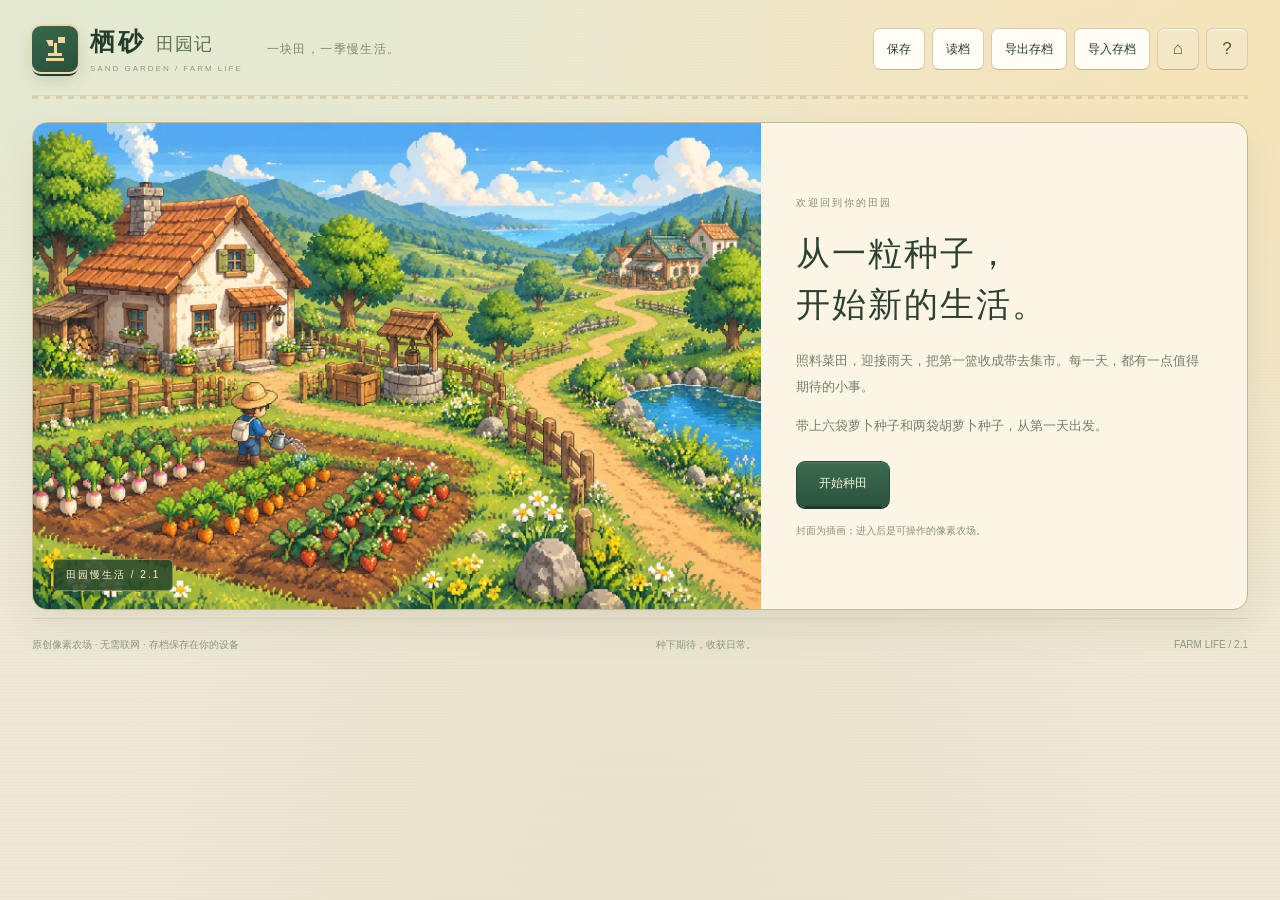
==== commit 666f95d0: "Upgrade to farm-only 2.1: illustrated offline start screen, daily summaries, bulk seeds and save com" ====
--- a/index.html
+++ b/index.html
@@ -9,6 +9,7 @@
 @media(max-width:820px){.app{padding:16px 12px}.layout{grid-template-columns:1fr;margin-top:18px}.journal{grid-template-columns:repeat(2,minmax(0,1fr))}.welcome-note{grid-column:1/-1}.welcome-note p{max-width:none}.welcome-note .daily-hint{margin-top:6px}.masthead{flex-wrap:wrap;gap:14px}.header-actions{width:100%;justify-content:flex-start;display:grid;grid-template-columns:repeat(4,1fr) 44px}.header-actions button{padding:8px 4px;font-size:11px;min-height:44px}.help-button{width:44px}.brand h1{font-size:23px}.touch-pad{display:grid;place-items:center;gap:4px;margin-top:14px}.touch-pad button{width:52px;height:44px;touch-action:none;font-size:21px}.touch-pad>div{display:flex;gap:5px}.touch-pad>span{font-size:10px;color:var(--muted);margin-top:5px}.toolbelt{gap:4px;padding:7px}.tool{min-height:70px}.tool kbd{display:none}.energy-row button{min-height:36px}.note{padding:15px}.action-row button{min-height:44px}.map-frame{border-width:5px}.map-caption{font-size:10px}.map-caption span:last-child{display:none}}
 @media(max-width:390px){.journal{grid-template-columns:1fr}.daybar{gap:8px}.day-title{gap:6px}.day-title strong{font-size:16px}.wallet{min-width:75px;padding:8px;gap:5px}.wallet strong{font-size:18px}.clock>span:first-child{font-size:20px}.tool{padding:7px 3px;font-size:10px}.tool svg{width:26px;height:26px}.action-row>span{flex-basis:100%;min-width:0}.map-frame{border-width:4px}.header-actions button{font-size:10px}}
 @media(prefers-reduced-motion:reduce){button,.toast{transition:none}}
+.welcome-screen{display:grid;grid-template-columns:minmax(0,1.5fr) minmax(260px,1fr);margin-top:26px;overflow:hidden;border:1px solid #c5b991;border-radius:15px;background:#fbf5e5;box-shadow:0 16px 38px #50422117}.cover-wrap{position:relative;min-width:0;background:#a1c97c}.cover-art{display:block;width:100%;height:100%;min-height:400px;object-fit:cover}.cover-badge{position:absolute;left:20px;bottom:18px;background:#25452bd9;color:#fff4cf;padding:8px 12px;font-size:10px;letter-spacing:2px;border:1px solid #d1bd7a80;border-radius:5px}.welcome-copy{align-self:center;padding:35px}.welcome-copy h2{font-size:34px;line-height:1.5;font-weight:500;letter-spacing:2px;margin:18px 0}.welcome-copy p{font-size:13px;line-height:2;color:#748067}.welcome-actions{display:flex;gap:10px;flex-wrap:wrap;margin:22px 0 15px}.welcome-actions button{min-height:46px;padding:12px 22px}.welcome-copy small{display:block;font-size:10px;line-height:1.8}.crop-info{font-size:10px;border-left:2px solid #b4a46e;padding-left:8px}.shop-buy-actions{display:flex;gap:6px;flex-wrap:wrap;justify-content:flex-end}.daily-summary{background:#edf1db;border:1px solid #d8debc;border-radius:8px;padding:12px;margin-top:10px}.summary-stats{display:grid;grid-template-columns:repeat(3,1fr);gap:8px}.summary-stats strong{font-size:24px;display:block;color:#547748}.summary-stats span{font-size:11px}.summary-weather{margin-top:14px!important}.header-actions{flex-wrap:wrap}@media(max-width:820px){.header-actions{grid-template-columns:repeat(4,minmax(0,1fr)) 40px 40px;gap:5px}.header-actions button{width:auto;min-width:0}.welcome-screen{grid-template-columns:1fr}.cover-art{min-height:0;aspect-ratio:3/2}.welcome-copy{padding:22px}.welcome-copy h2{font-size:28px;margin:12px 0}.welcome-copy p{font-size:12px}.welcome-actions{margin-top:16px}.shop-buy-actions{max-width:150px}.shop-row{gap:8px}}@media(max-width:390px){.header-actions{grid-template-columns:repeat(4,minmax(0,1fr));}.header-actions .help-button{width:100%}.welcome-copy{padding:18px}.welcome-copy h2{font-size:25px}.cover-badge{left:12px;bottom:12px}.shop-row{flex-wrap:wrap}.shop-buy-actions{max-width:none;justify-content:flex-start}.welcome-actions button{flex:1}}
 
 
 
@@ -491,9 +492,13 @@
 <header class="masthead">
  <div class="brand"><span class="brand-mark" aria-hidden="true"><svg viewBox="0 0 32 32"><path d="M7 25h18v3H7zM9 20h14v3H9zM15 10h3v11h-3zM7 7h7v6h-4zM19 4h7v6h-7z" fill="currentColor"/></svg></span><div><h1>栖砂 <span>田园记</span></h1><p>SAND GARDEN / FARM LIFE</p></div></div>
  <p class="tagline">一块田，一季慢生活。</p>
- <nav class="header-actions" aria-label="存档与帮助"><button id="saveBtn">保存</button><button id="loadBtn">读档</button><button id="exportBtn">导出存档</button><button id="importBtn">导入存档</button><button id="helpBtn" class="help-button" aria-label="打开玩法说明">?</button><input type="file" id="importFile" accept=".json,application/json" hidden></nav>
+ <nav class="header-actions" aria-label="存档与帮助"><button id="saveBtn">保存</button><button id="loadBtn">读档</button><button id="exportBtn">导出存档</button><button id="importBtn">导入存档</button><button id="albumBtn" class="help-button" aria-label="返回农场封面">⌂</button><button id="helpBtn" class="help-button" aria-label="打开玩法说明">?</button><input type="file" id="importFile" accept=".json,application/json" hidden></nav>
 </header>
-<main class="layout">
+<section id="welcomeScreen" class="welcome-screen" aria-label="农场开始界面">
+ <div class="cover-wrap"><img class="cover-art" src="[data-uri]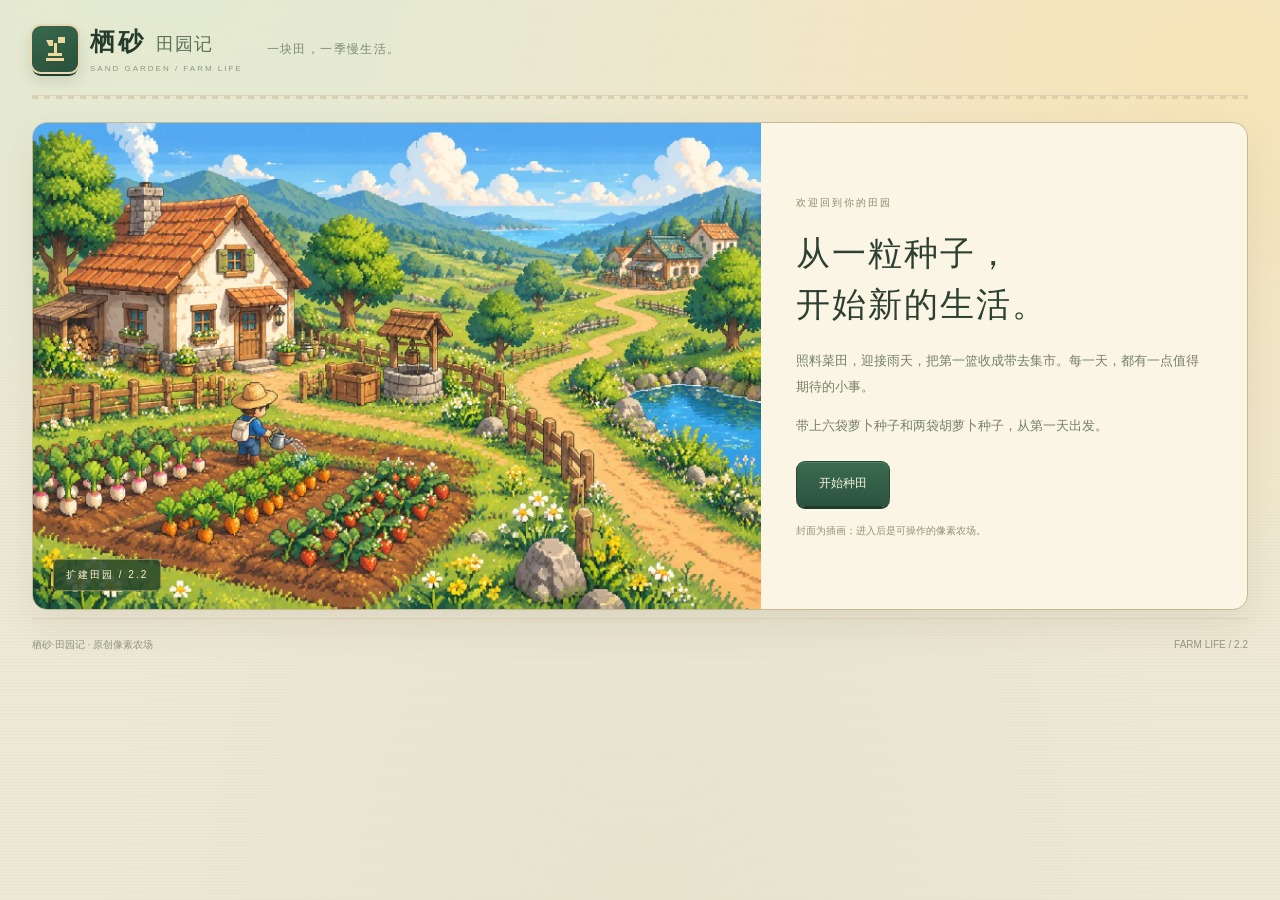
==== commit 9117ac34: "Expand farm 2.2 with fullscreen pixel HUD, 352 plots, five villagers and fifteen quests" ====
--- a/index.html
+++ b/index.html
@@ -485,6 +485,15 @@
   body{background:#fff;background-image:none}
   .map-frame::after,.note::before,.masthead::after{display:none}
 }
+
+/* Original game HUD: warm parchment, restrained outlines, no third-party visual assets. */
+body.playing{overflow:hidden;background:#162b20}body.playing .masthead,body.playing footer{display:none}body.playing .app{max-width:none;padding:0;margin:0}body.playing #farmLayout{position:fixed;inset:0;margin:0;padding:0;display:block}#gameStage{position:relative}body.playing #gameStage{position:absolute;inset:0;margin:0;border:0;outline:0;border-radius:0;background:#182f23;overflow:hidden;box-shadow:none}#gameStage::after{display:none}#gameStage:fullscreen{width:100vw;height:100dvh;background:#182f23}body.playing #farm{position:absolute;left:50%;top:50%;transform:translate(-50%,-50%);width:min(100vw,177.7778dvh);height:min(100dvh,56.25vw);aspect-ratio:16/9;image-rendering:pixelated;object-fit:fill}#gameStage:fullscreen #farm{width:min(100vw,177.7778dvh);height:min(100dvh,56.25vw)}.game-hud{position:absolute;inset:0;pointer-events:none;z-index:2}.game-hud button,.game-hud input,.game-hud .in-game-panel{pointer-events:auto}.game-hud .daybar{position:absolute;left:14px;top:12px;min-width:260px;width:320px;padding:9px 12px;gap:12px;background:#fbf3deed;backdrop-filter:none;border:1px solid #9c8150;border-radius:8px;box-shadow:0 3px 0 #503d2070;margin:0}.game-hud .daybar .eyebrow,.game-hud .clock .subtle{display:none}.game-hud .day-title{margin:0;gap:8px}.game-hud .day-title strong{font-size:15px;white-space:nowrap}.game-hud .clock>span:first-child{font-size:18px}.game-hud .wallet{min-width:0;padding:2px 6px;background:none;border:none}.game-hud .wallet strong{font-size:17px}.game-hud .day-title>span{font-size:10px;padding:2px 5px}.game-hud .energy-row{position:absolute;left:14px;top:75px;margin:0;padding:5px 8px;width:320px;background:#f8f1dce8;border:1px solid #b39b70;border-radius:6px;gap:6px;color:#4c6543}.game-hud .energy-row meter{width:130px;max-width:35vw}.game-hud .energy-row button{min-height:26px;padding:3px 8px;pointer-events:auto}.hud-menu{position:absolute;top:12px;right:14px;display:flex;gap:6px;pointer-events:auto}.hud-menu button{min-height:40px;background:#fbf3deed;border-color:#9c8150;box-shadow:0 3px 0 #503d2040;padding:8px 10px}.hud-menu kbd{opacity:.55;font-size:9px;margin-left:3px}.hud-bottom{position:absolute;bottom:12px;left:50%;transform:translateX(-50%);width:min(560px,95vw)}.hud-bottom .map-caption{background:#173d27d4;color:#fff0c7;border-radius:5px;min-height:25px;padding:4px 9px;font-size:10px;margin-bottom:5px;pointer-events:none}.hud-bottom .toolbelt{padding:5px;gap:4px;border:1px solid #8c673f;background:#ad8255ec;border-radius:7px;box-shadow:0 3px 0 #4a351d70}.hud-bottom .tool{min-height:53px;padding:4px 10px;background:#f9edcf}.hud-bottom .tool svg{width:25px;height:25px}.hud-bottom .tool>span{font-size:10px}.hud-bottom .action-row{margin-top:5px;justify-content:center;gap:5px}.hud-bottom .action-row>span{background:#233e29d9;color:#f4ebd3;font-size:10px;border-radius:4px;padding:6px 8px;line-height:1.4}.hud-bottom .action-row button{min-height:34px;padding:6px 10px}.hud-daily{position:absolute;bottom:14px;left:14px;max-width:220px;padding:6px 9px;border-radius:5px;background:#173d27b8;color:#f2ebcc;font-size:10px;line-height:1.8;pointer-events:none}.in-game-panel{position:absolute;right:14px;top:64px;bottom:145px;width:min(355px,calc(100% - 28px));border:1px solid #9b8052;border-bottom:4px solid #7c5a35;border-radius:9px;background:#fbf5e6f7;box-shadow:0 12px 35px #102b2870;overflow:auto;pointer-events:auto;z-index:8;overscroll-behavior:contain}.in-game-panel>header{display:flex;align-items:center;justify-content:space-between;padding:12px 14px;border-bottom:1px dashed #c6b68f;position:sticky;top:0;background:#f8efd9;z-index:1}.in-game-panel>header h2{font-size:16px;margin:0}.in-game-panel>header button{font-size:22px;min-height:28px;padding:0 7px}.in-game-panel .note{border:0;box-shadow:none;background:transparent;padding:14px}.in-game-panel .header-actions{padding:14px;display:grid;grid-template-columns:1fr 1fr;justify-content:stretch}.in-game-panel .header-actions button{width:auto}.in-game-panel>.menu-content>p{padding:0 14px 12px}.in-game-panel .destinations{grid-template-columns:1fr 1fr}.in-game-panel .destinations button{min-height:48px}.quest-owner{color:#7e7355;font-size:10px}.quest-item{position:relative;padding:10px 0;white-space:normal;overflow-wrap:anywhere}.quest-item button{font-size:10px;min-height:30px;padding:4px 8px;margin-top:6px}.quest-desc{display:block;font-size:10px;color:#7f8b73}.game-hud #pauseOverlay{z-index:3;background:#12322255;backdrop-filter:none;font-size:22px}.in-game-panel~#pauseOverlay{pointer-events:none}#gameStage #dialog{position:absolute;inset:50% auto auto 50%;transform:translate(-50%,-50%);margin:0;width:min(480px,calc(100% - 30px));max-height:calc(100% - 40px);z-index:20}#gameStage #dialog::backdrop{background:transparent}#gameStage #toast{position:absolute;bottom:144px;left:50%;font-size:12px;z-index:30}.game-hud .touch-pad{position:absolute;bottom:15px;left:14px;display:none;pointer-events:auto;margin:0}.game-hud .touch-pad button{width:42px;height:37px;min-height:37px;padding:0;background:#f4eccede}.game-hud .touch-pad>span{display:none}.menu-expanded .hud-daily{display:none}
+@media(max-width:1100px){.hud-daily{display:none}.hud-menu kbd{display:none}.game-hud .daybar,.game-hud .energy-row{width:285px;min-width:0}.hud-menu button{padding:7px 8px;font-size:11px}.hud-bottom{width:min(500px,70vw)}}
+@media(pointer:coarse){.game-hud .touch-pad{display:grid}.hud-daily{display:none}}
+@media(max-width:720px){.game-hud .daybar{top:7px;left:7px;width:245px;padding:5px 7px;gap:6px}.game-hud .day-title strong{font-size:12px}.game-hud .day-title>span{font-size:9px}.game-hud .clock>span:first-child{font-size:14px}.game-hud .wallet strong{font-size:14px}.game-hud .energy-row{top:48px;left:7px;width:245px;padding:2px 6px;font-size:9px}.game-hud .energy-row meter{width:95px}.hud-menu{top:7px;right:7px;gap:3px;max-width:calc(100vw - 270px);flex-wrap:wrap;justify-content:flex-end}.hud-menu button{min-height:30px;padding:4px 6px;font-size:10px}.hud-bottom{width:65vw;bottom:8px;left:auto;right:7px;transform:none}.hud-bottom .toolbelt{padding:3px;gap:2px}.hud-bottom .tool{min-height:44px;padding:3px}.hud-bottom .tool svg{width:20px;height:20px}.hud-bottom .tool span{font-size:8px}.hud-bottom .tool kbd{display:none}.hud-bottom .action-row>span{display:none}.hud-bottom .action-row button{min-height:36px;flex:1;font-size:10px}.hud-bottom .map-caption{font-size:9px;margin-bottom:3px}.in-game-panel{right:7px;top:82px;bottom:110px;width:min(330px,calc(100% - 14px))}.game-hud .touch-pad{left:7px;bottom:8px}.game-hud .touch-pad>div{gap:3px}#gameStage #toast{bottom:120px;font-size:11px}#gameStage #dialog{padding:17px;max-height:calc(100% - 20px)}}
+@media(max-width:480px) and (orientation:portrait){.hud-menu{top:96px;right:7px;max-width:100px;display:grid;grid-template-columns:1fr 1fr}.hud-menu button{min-height:36px}.game-hud .touch-pad{display:grid}.in-game-panel{top:150px;bottom:130px}.hud-bottom{width:65vw}.game-hud .daybar,.game-hud .energy-row{width:calc(100% - 14px)}.hud-menu{z-index:9}}
+@media(max-height:470px) and (orientation:landscape){.game-hud .daybar{width:245px}.game-hud .energy-row{width:245px}.hud-menu button{min-height:31px}.hud-bottom .map-caption{display:none}.hud-bottom .tool{min-height:38px}.hud-bottom .tool svg{width:18px;height:18px}.hud-bottom .tool>span{display:none}.hud-bottom .action-row{margin-top:2px}.hud-bottom .action-row button{min-height:29px;padding:3px}.in-game-panel{top:50px;bottom:88px}.game-hud .energy-row{top:53px}.game-hud .touch-pad button{width:36px;height:30px;min-height:30px}}
+.game-hud button,.game-hud .daybar,.game-hud .energy-row,.hud-bottom .toolbelt,.hud-bottom .map-caption{border-radius:4px}.in-game-panel,#gameStage #dialog{border-radius:8px}.game-hud .daybar,.hud-menu button{box-shadow:0 2px 0 #503d2070}.hud-bottom .toolbelt{background:#a97d51ec;border-color:#7c5a38}.game-hud .daybar{background:#fbf3de}.in-game-panel .shop-row button{background:#f5e7be}
 </style>
 </head>
 <body>
@@ -492,19 +501,17 @@
 <header class="masthead">
  <div class="brand"><span class="brand-mark" aria-hidden="true"><svg viewBox="0 0 32 32"><path d="M7 25h18v3H7zM9 20h14v3H9zM15 10h3v11h-3zM7 7h7v6h-4zM19 4h7v6h-7z" fill="currentColor"/></svg></span><div><h1>栖砂 <span>田园记</span></h1><p>SAND GARDEN / FARM LIFE</p></div></div>
  <p class="tagline">一块田，一季慢生活。</p>
- <nav class="header-actions" aria-label="存档与帮助"><button id="saveBtn">保存</button><button id="loadBtn">读档</button><button id="exportBtn">导出存档</button><button id="importBtn">导入存档</button><button id="albumBtn" class="help-button" aria-label="返回农场封面">⌂</button><button id="helpBtn" class="help-button" aria-label="打开玩法说明">?</button><input type="file" id="importFile" accept=".json,application/json" hidden></nav>
+
 </header>
 <section id="welcomeScreen" class="welcome-screen" aria-label="农场开始界面">
- <div class="cover-wrap"><img class="cover-art" src="[data-uri]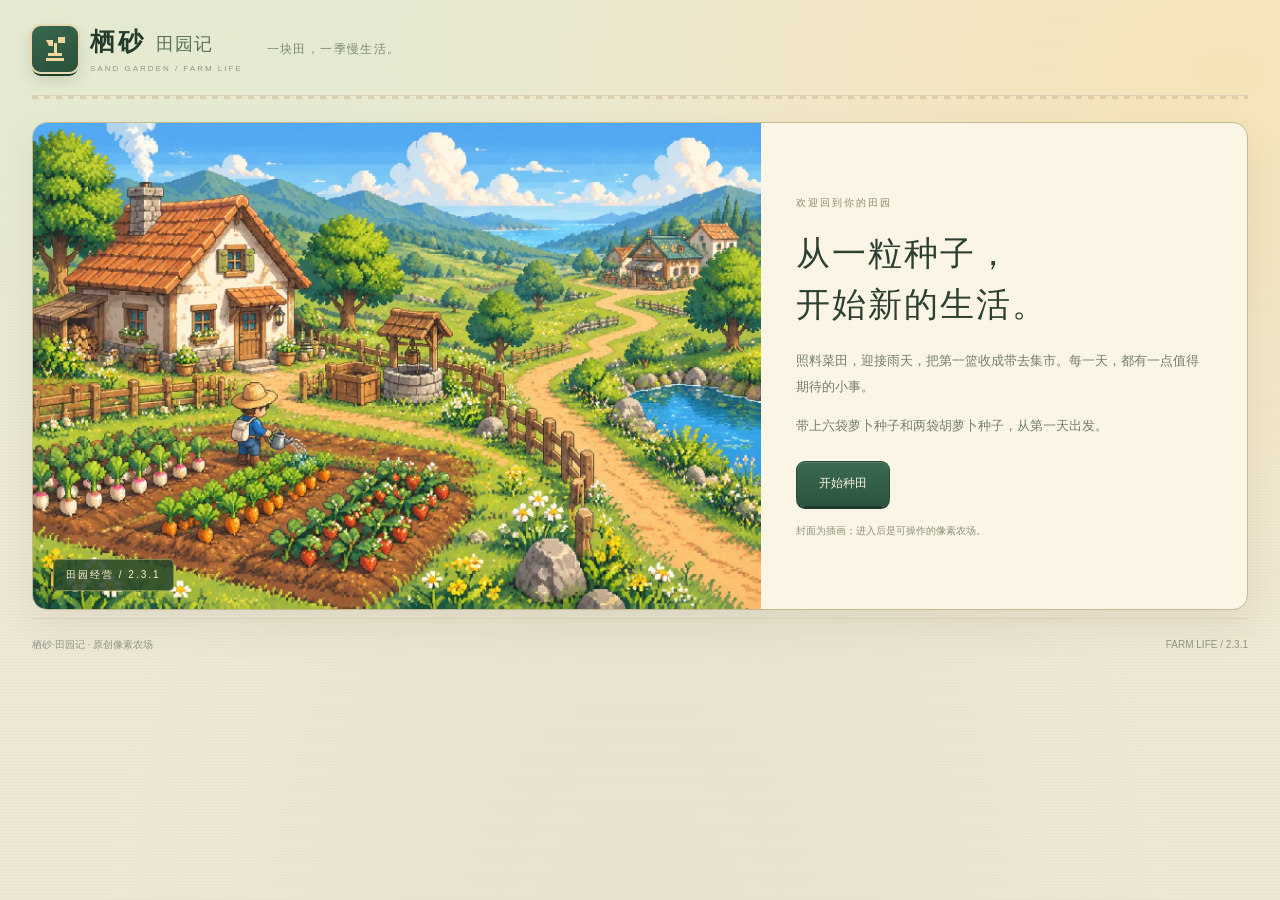
==== commit e6895c96: "Polish farm 2.3.1: detailed ranch animation and illustrated production menus" ====
--- a/index.html
+++ b/index.html
@@ -494,6 +494,634 @@
 @media(max-width:480px) and (orientation:portrait){.hud-menu{top:96px;right:7px;max-width:100px;display:grid;grid-template-columns:1fr 1fr}.hud-menu button{min-height:36px}.game-hud .touch-pad{display:grid}.in-game-panel{top:150px;bottom:130px}.hud-bottom{width:65vw}.game-hud .daybar,.game-hud .energy-row{width:calc(100% - 14px)}.hud-menu{z-index:9}}
 @media(max-height:470px) and (orientation:landscape){.game-hud .daybar{width:245px}.game-hud .energy-row{width:245px}.hud-menu button{min-height:31px}.hud-bottom .map-caption{display:none}.hud-bottom .tool{min-height:38px}.hud-bottom .tool svg{width:18px;height:18px}.hud-bottom .tool>span{display:none}.hud-bottom .action-row{margin-top:2px}.hud-bottom .action-row button{min-height:29px;padding:3px}.in-game-panel{top:50px;bottom:88px}.game-hud .energy-row{top:53px}.game-hud .touch-pad button{width:36px;height:30px;min-height:30px}}
 .game-hud button,.game-hud .daybar,.game-hud .energy-row,.hud-bottom .toolbelt,.hud-bottom .map-caption{border-radius:4px}.in-game-panel,#gameStage #dialog{border-radius:8px}.game-hud .daybar,.hud-menu button{box-shadow:0 2px 0 #503d2070}.hud-bottom .toolbelt{background:#a97d51ec;border-color:#7c5a38}.game-hud .daybar{background:#fbf3de}.in-game-panel .shop-row button{background:#f5e7be}
+
+/* ==========================================================================
+   栖砂·田园记 2.3 — 生产经营面板业务样式  production.css  (task-23 / art)
+   ==========================================================================
+   定位：只负责「经营」面板内部的业务组件外观，不改任何外部布局。
+   加载：由 build 接在 style.css / art-theme.css / immersive.css 之后，
+        作为独立样式段或同段末尾均可（本文件不含 @media 主布局改写）。
+
+   命名约定（Lead 接入 UI 请按此产出 DOM）
+     .business-panel      经营面板根节点（建议放在 .in-game-panel > .menu-content 内）
+     .business-tabs       页签容器
+       .business-tab      单个页签（button，aria-selected 控制选中）
+     .business-section    一段区块（对应一个 <section>）
+     .business-head       区块标题行（h3 + 右侧计数/提示）
+     .prod-grid           小卡网格容器
+       .prod-card         物品/动物小卡（button 或 div）
+         .prod-thumb      左侧图标位（emoji 或纯色块，不引入图片）
+         .prod-body       名称 + 副行
+         .prod-meta       右侧数值（价格/数量）
+     .prod-gauge          进度条（饲料/待收/队列）
+       .prod-gauge-bar    轨道
+       .prod-gauge-fill   填充（宽度由 UI 内联 style 控制）
+       .prod-gauge-text   覆盖文字
+     .prod-queue          工作队列容器
+       .prod-job          单个队列项
+         .prod-job-left / .prod-job-right
+     .prod-tag            工资/状态标签（chips）
+       .prod-tag.wage / .prod-tag.ready / .prod-tag.wait
+     .prod-cost           材料费用行
+       .prod-cost-item    单个材料（图标+数量），不足加 .is-short
+     .business-hint       底部说明文字
+
+   设计约束（已自查）
+     · 圆角统一 4px（低圆角，避免现代大圆角）
+     · 纸色 #fbf5e6 族 + 木框 #8c673f 族 + 黄铜 #a8843c 族，与 art-theme 同源
+     · 触控：桌面按钮 min-height 36px；pointer:coarse / <=720px 提到 44px
+     · 无外部字体（沿用系统栈）、无 url()、无 @font-face、无动画闪烁
+     · 不定位到 #gameStage 边缘、不覆盖 canvas 区域（面板自身负责定位）
+   ========================================================================== */
+
+/* ------------------------------------------------------------- 1. 面板根 */
+.business-panel{
+  display:flex;
+  flex-direction:column;
+  gap:10px;
+  padding:12px;
+  color:#33452f;
+  font-size:12px;
+  line-height:1.55;
+}
+.business-panel *{box-sizing:border-box}
+.business-panel h3{
+  margin:0;
+  font-size:13px;
+  font-weight:650;
+  color:#2c4133;
+  letter-spacing:.3px;
+}
+.business-panel p{margin:0}
+
+/* ------------------------------------------------------------- 2. 页签 */
+.business-tabs{
+  display:grid;
+  grid-template-columns:repeat(3,minmax(0,1fr));
+  gap:4px;
+  padding:4px;
+  background:#f0e8d2;
+  border:1px solid #d3c3a0;
+  border-radius:4px;
+  box-shadow:inset 0 1px 0 #fffaf0;
+}
+.business-tab{
+  display:flex;
+  align-items:center;
+  justify-content:center;
+  gap:4px;
+  min-height:36px;
+  padding:6px 4px;
+  border:1px solid transparent;
+  border-radius:4px;
+  background:#fbf5e6;
+  color:#6d6a53;
+  font-size:12px;
+  font-weight:600;
+  cursor:pointer;
+  transition:background .12s,border-color .12s,color .12s;
+}
+.business-tab:hover:not([aria-selected="true"]):not(:disabled){
+  background:#fdf9ef;
+  border-color:#cbb590;
+}
+/* 选中页签 = 黄铜压边，与 art-theme 的工具栏选中态同语言 */
+.business-tab[aria-selected="true"]{
+  background:#fdf1cf;
+  border-color:#a8843c;
+  color:#5c4718;
+  box-shadow:0 0 0 1px #dfc684 inset,0 2px 0 #a8843c;
+}
+.business-tab:disabled{opacity:.45;cursor:not-allowed}
+.business-tab .prod-count{
+  font-size:10px;
+  font-weight:500;
+  opacity:.7;
+  font-variant-numeric:tabular-nums;
+}
+
+/* ------------------------------------------------------------- 3. 区块 */
+.business-section{
+  padding:10px 11px;
+  background:#fdf9ec;
+  border:1px solid #e0d5b9;
+  border-radius:4px;
+  box-shadow:0 1px 0 #fff inset;
+}
+.business-section + .business-section{margin-top:0}
+.business-head{
+  display:flex;
+  align-items:baseline;
+  justify-content:space-between;
+  gap:8px;
+  margin-bottom:8px;
+  padding-bottom:6px;
+  border-bottom:1px dashed #ddd1b0;
+}
+.business-head > span,
+.business-head > small{
+  font-size:10px;
+  color:#948d74;
+  font-variant-numeric:tabular-nums;
+  white-space:nowrap;
+}
+
+/* ------------------------------------------------------- 4. 物品小卡网格 */
+.prod-grid{
+  display:grid;
+  grid-template-columns:repeat(auto-fill,minmax(132px,1fr));
+  gap:6px;
+}
+/* 动物卡可稍宽 */
+.prod-grid.is-animals{grid-template-columns:repeat(auto-fill,minmax(150px,1fr))}
+
+.prod-card{
+  display:flex;
+  align-items:center;
+  gap:8px;
+  min-height:52px;
+  padding:6px 8px;
+  text-align:left;
+  background:#fbf6e8;
+  border:1px solid #e2d7bb;
+  border-bottom:2px solid #cfc1a0;
+  border-radius:4px;
+  color:#3c4a3a;
+  cursor:default;
+  transition:background .12s,border-color .12s;
+}
+button.prod-card{cursor:pointer;min-height:36px}
+button.prod-card:hover:not(:disabled){
+  background:#fdfaf0;
+  border-color:#c4b087;
+  border-bottom-color:#b39a6c;
+}
+button.prod-card:disabled{
+  opacity:.5;
+  cursor:not-allowed;
+  background:#f4efdf;
+}
+.prod-card.is-active{
+  background:#fdf3d6;
+  border-color:#a8843c;
+  border-bottom-color:#a8843c;
+  box-shadow:inset 0 0 0 1px #e3cb90;
+}
+
+.prod-thumb{
+  flex:0 0 auto;
+  display:grid;
+  place-items:center;
+  width:32px;
+  height:32px;
+  font-size:18px;
+  line-height:1;
+  background:#f4ecd8;
+  border:1px solid #e2d6b6;
+  border-radius:4px;
+  /* emoji 在部分系统带彩色，用低饱和滤镜压住抢色 */
+  filter:saturate(.9);
+}
+.prod-thumb.is-empty{background:#efe7d2;border-style:dashed;color:#b0a68a;font-size:14px}
+
+.prod-body{
+  flex:1;
+  min-width:0;
+  display:flex;
+  flex-direction:column;
+  gap:1px;
+}
+.prod-name{
+  font-size:12px;
+  font-weight:600;
+  color:#33452f;
+  overflow:hidden;
+  text-overflow:ellipsis;
+  white-space:nowrap;
+}
+.prod-sub{
+  font-size:10px;
+  color:#948d74;
+  overflow:hidden;
+  text-overflow:ellipsis;
+  white-space:nowrap;
+}
+.prod-meta{
+  flex:0 0 auto;
+  text-align:right;
+  font-size:13px;
+  font-weight:650;
+  color:#2f4231;
+  font-variant-numeric:tabular-nums;
+}
+.prod-meta small{
+  display:block;
+  font-size:9px;
+  font-weight:500;
+  color:#9a9278;
+}
+.prod-meta.is-gold{color:#8a6a23}
+
+
+/* --------------------------------------------------------- 5. 进度条（饲料） */
+.prod-gauge{
+  position:relative;
+  height:16px;
+  border-radius:4px;
+  background:#e8dfc6;
+  border:1px solid #d5c6a3;
+  box-shadow:inset 0 1px 2px rgba(90,74,42,.18);
+  overflow:hidden;
+}
+.prod-gauge-fill{
+  position:absolute;
+  inset:1px auto 1px 1px;
+  width:0;
+  border-radius:2px;
+  background:linear-gradient(180deg,#a6c977,#6f9a52);
+  box-shadow:inset 0 -2px 0 rgba(52,84,40,.2),inset 0 1px 0 rgba(255,255,255,.3);
+  transition:width .18s ease-out;
+}
+/* 低量：转成麦秆黄，不闪烁不脉冲 */
+.prod-gauge.is-low .prod-gauge-fill{background:linear-gradient(180deg,#e8c377,#c69a43)}
+/* 空：灰褐 */
+.prod-gauge.is-empty .prod-gauge-fill{background:linear-gradient(180deg,#c3b79b,#a8997a)}
+.prod-gauge-text{
+  position:absolute;
+  inset:0;
+  display:grid;
+  place-items:center;
+  font-size:10px;
+  font-weight:650;
+  color:#3f5138;
+  text-shadow:0 1px 0 rgba(255,255,255,.6);
+  font-variant-numeric:tabular-nums;
+  pointer-events:none;
+}
+.prod-gauge-row{
+  display:flex;
+  align-items:center;
+  gap:8px;
+}
+.prod-gauge-row .prod-gauge{flex:1;min-width:0}
+.prod-gauge-row > strong{
+  font-size:12px;
+  color:#2f4231;
+  font-variant-numeric:tabular-nums;
+  white-space:nowrap;
+}
+
+/* --------------------------------------------------------- 6. 工作队列 */
+.prod-queue{display:flex;flex-direction:column;gap:4px}
+.prod-job{
+  display:flex;
+  align-items:center;
+  justify-content:space-between;
+  gap:8px;
+  min-height:40px;
+  padding:6px 8px;
+  background:#f9f3e3;
+  border:1px solid #e2d7bb;
+  border-left:3px solid #cbb590;
+  border-radius:4px;
+}
+.prod-job.is-ready{
+  border-left-color:#7f9a63;
+  background:#f6f4e4;
+}
+.prod-job.is-wait{border-left-color:#c9b077}
+.prod-job-left{
+  display:flex;
+  flex-direction:column;
+  gap:1px;
+  min-width:0;
+}
+.prod-job-left strong{
+  font-size:12px;
+  font-weight:600;
+  color:#33452f;
+  overflow:hidden;
+  text-overflow:ellipsis;
+  white-space:nowrap;
+}
+.prod-job-left small{font-size:10px;color:#948d74}
+.prod-job-right{
+  flex:0 0 auto;
+  display:flex;
+  align-items:center;
+  gap:6px;
+}
+.prod-queue-empty{
+  padding:10px;
+  text-align:center;
+  font-size:11px;
+  color:#9c9276;
+  background:#f7f1e0;
+  border:1px dashed #ddd0ae;
+  border-radius:4px;
+}
+
+/* --------------------------------------------------------- 7. 标签 chips */
+.prod-tag{
+  display:inline-flex;
+  align-items:center;
+  gap:3px;
+  min-height:20px;
+  padding:1px 7px;
+  border-radius:4px;
+  font-size:10px;
+  font-weight:600;
+  line-height:1.4;
+  white-space:nowrap;
+  border:1px solid #d8c9a5;
+  background:#f5efdd;
+  color:#6d6a53;
+  font-variant-numeric:tabular-nums;
+}
+/* 工资：黄铜 */
+.prod-tag.wage{
+  background:#f8eccb;
+  border-color:#d9bf85;
+  color:#7d6428;
+}
+/* 可收：草绿 */
+.prod-tag.ready{
+  background:#eaf1d8;
+  border-color:#b6c795;
+  color:#4c6543;
+}
+/* 等待/未就绪：灰褐 */
+.prod-tag.wait{
+  background:#f0ebdc;
+  border-color:#d6cbaf;
+  color:#8d8771;
+}
+/* 不足：屋瓦红 */
+.prod-tag.short{
+  background:#f8e6e1;
+  border-color:#dfb3a8;
+  color:#9c5149;
+}
+.prod-tag.is-strong{font-size:11px;min-height:22px;padding:2px 8px}
+
+/* --------------------------------------------------------- 8. 材料费用 */
+.prod-cost{
+  display:flex;
+  flex-wrap:wrap;
+  gap:4px 8px;
+  margin-top:7px;
+  padding-top:7px;
+  border-top:1px dashed #e2d7ba;
+}
+.prod-cost-item{
+  display:inline-flex;
+  align-items:center;
+  gap:3px;
+  padding:2px 6px;
+  border-radius:4px;
+  background:#f4eeda;
+  border:1px solid #e3d7b7;
+  font-size:10px;
+  color:#6b6250;
+  font-variant-numeric:tabular-nums;
+  white-space:nowrap;
+}
+.prod-cost-item .prod-cost-ico{font-size:12px;line-height:1}
+.prod-cost-item.is-short{
+  background:#f9e7e2;
+  border-color:#dcb0a5;
+  color:#9c5149;
+  font-weight:600;
+}
+.prod-cost-item.is-ok{
+  background:#eff3e0;
+  border-color:#c2d0a5;
+  color:#4f6647;
+}
+.prod-cost-total{
+  margin-left:auto;
+  font-size:11px;
+  color:#8a6a23;
+  font-weight:650;
+  font-variant-numeric:tabular-nums;
+}
+
+/* --------------------------------------------------------- 9. 按钮/操作 */
+.business-actions{
+  display:flex;
+  flex-wrap:wrap;
+  gap:6px;
+  margin-top:8px;
+}
+.business-actions button{
+  min-height:36px;
+  padding:7px 12px;
+  font-size:12px;
+  border-radius:4px;
+  border:1px solid #d2c3a2;
+  border-bottom:2px solid #bca983;
+  background:#fbf5e6;
+  color:#33452f;
+  box-shadow:0 1px 0 #fff inset;
+  transition:background .12s,border-color .12s;
+}
+.business-actions button:hover:not(:disabled){
+  background:#fdf9ef;
+  border-color:#c1a86f;
+}
+.business-actions button:active:not(:disabled){
+  transform:translateY(1px);
+  border-bottom-width:1px;
+}
+.business-actions button.prod-primary{
+  background:linear-gradient(180deg,#3a6b4f,#2c5340);
+  border-color:#24483a;
+  border-bottom-color:#1c3a2d;
+  color:#f8f2df;
+  font-weight:600;
+}
+.business-actions button.prod-primary:hover:not(:disabled){
+  background:linear-gradient(180deg,#427757,#315c46);
+}
+.business-actions button:disabled{
+  opacity:.45;
+  cursor:not-allowed;
+  box-shadow:none;
+}
+.business-actions .prod-route{
+  margin-left:auto;
+  font-size:11px;
+}
+
+/* --------------------------------------------------------- 10. 提示文案 */
+.business-hint{
+  font-size:10px;
+  color:#8d9179;
+  line-height:1.7;
+  padding:6px 8px;
+  background:#f7f1e0;
+  border-left:3px solid #d6b978;
+  border-radius:0 4px 4px 0;
+}
+.business-hint.is-warn{
+  background:#f8e9e4;
+  border-left-color:#c96c50;
+  color:#8f5a4c;
+}
+
+/* 距离不足等禁用态的统一说明 */
+.business-locked{
+  opacity:.55;
+  filter:grayscale(.25);
+  pointer-events:none;
+}
+
+/* ================= 11. 触控尺寸：桌面 36 / 小屏 44 ================= */
+/* 桌面（精确指针）已经统一 36px；粗指针与小屏提到 44px */
+@media (pointer:coarse){
+  .business-tab,
+  .business-actions button,
+  button.prod-card{min-height:44px}
+  .prod-card{padding:8px}
+  .prod-thumb{width:36px;height:36px;font-size:20px}
+}
+@media (max-width:720px){
+  .business-panel{padding:10px;gap:8px;font-size:11.5px}
+  .business-tab{min-height:44px;font-size:11.5px}
+  .business-actions button{min-height:44px;font-size:11.5px;padding:9px 12px}
+  button.prod-card{min-height:44px}
+  .prod-grid{grid-template-columns:repeat(auto-fill,minmax(124px,1fr));gap:5px}
+  .prod-grid.is-animals{grid-template-columns:repeat(auto-fill,minmax(140px,1fr))}
+  .prod-thumb{width:34px;height:34px;font-size:19px}
+  .business-section{padding:9px}
+  .prod-gauge{height:15px}
+  .prod-job{min-height:44px}
+  .business-hint{font-size:10px}
+}
+@media (max-width:420px){
+  .business-panel{padding:8px;gap:7px}
+  .business-tabs{grid-template-columns:repeat(3,minmax(0,1fr));padding:3px;gap:3px}
+  .business-tab{font-size:11px;padding:6px 2px;gap:2px}
+  .business-tab .prod-count{display:none}
+  .prod-grid,
+  .prod-grid.is-animals{grid-template-columns:repeat(2,minmax(0,1fr))}
+  .prod-card{min-height:48px;padding:7px 6px;gap:6px}
+  .prod-thumb{width:30px;height:30px;font-size:17px}
+  .prod-name{font-size:11.5px}
+  .prod-sub{font-size:9.5px}
+  .prod-meta{font-size:12px}
+  .prod-meta small{font-size:8.5px}
+  .business-head h3{font-size:12.5px}
+  .business-actions button{flex:1;min-width:0}
+  .business-actions .prod-route{margin-left:0;flex-basis:100%;text-align:center}
+  .prod-job{padding:6px 7px;gap:6px}
+  .prod-job-left strong{font-size:11.5px}
+  .prod-job-left small{font-size:9.5px}
+  .prod-gauge-text{font-size:9.5px}
+}
+
+/* ================= 12. 偏好开关 ================= */
+@media (prefers-reduced-motion:reduce){
+  .business-panel *,
+  .business-panel *::before,
+  .business-panel *::after{animation:none!important;transition:none!important}
+}
+@media (prefers-contrast:more){
+  .business-section,
+  .prod-card,
+  .prod-job{border-color:#a89a78}
+  .prod-sub,.business-head>span,.business-head>small{color:#6d6450}
+  .business-hint{color:#5f6650}
+}
+
+/* ================= 13. 窄高面板兜底（不改外部布局） ================= */
+/* 面板高度很小时（横屏手机），压缩纵向留白，仍保持 44 触控 */
+@media (max-height:520px){
+  .business-panel{padding:8px;gap:6px}
+  .business-section{padding:8px}
+  .business-head{margin-bottom:6px;padding-bottom:4px}
+  .prod-card{min-height:44px;padding:5px 7px}
+  .prod-gauge{height:14px}
+  .business-hint{padding:4px 7px;line-height:1.55}
+}
+
+/* Original pixel ranch menu: parchment, wood and brass. */
+.prod-inventory-item .prod-thumb{margin:0 auto 5px;width:30px;height:30px;background:none;border:0}
+.prod-inventory-item .prod-thumb svg{width:28px;height:28px}
+#gameStage .in-game-panel{border:2px solid #8b6c43;border-bottom:5px solid #705332;box-shadow:0 5px 0 #142b2455,0 14px 32px #142b2440;scrollbar-color:#b19a6b #eee5cc;scrollbar-width:thin}
+#gameStage .in-game-panel[data-panel="business"]{width:min(570px,calc(100% - 28px))}
+#gameStage .in-game-panel>header{background:linear-gradient(#fcf5e3,#eee1c1);border-bottom:2px solid #cbb58a;padding:12px 16px;z-index:3}
+#gameStage .in-game-panel>header h2{letter-spacing:1px;color:#4d583a;font-size:16px}
+#gameStage .in-game-panel>header h2::before{content:'◆';font-size:11px;color:#aa8548;margin-right:8px}
+#gameStage .in-game-panel>header button{border:1px solid #bda87b;background:#fbf5e4;box-shadow:0 2px 0 #baa175;min-width:32px;min-height:32px}
+#gameStage .in-game-panel[hidden],#gameStage .menu-content[hidden]{display:none!important}
+#gameStage .in-game-panel:not([hidden]){animation:menu-reveal 170ms ease-out both}
+#gameStage .menu-content:not([hidden]):not(#businessPanel){animation:page-reveal 140ms ease-out both}
+#gameStage .in-game-panel button{transition:background-color 120ms,border-color 120ms,box-shadow 120ms,transform 120ms}
+#gameStage .in-game-panel button:active:not(:disabled){transform:translateY(1px);box-shadow:none}
+#gameStage .in-game-panel button:focus-visible{outline:2px solid #507a59;outline-offset:3px}
+#gameStage .in-game-panel .destinations button{background:#f6ecd5;border:1px solid #d2c19b;border-bottom:3px solid #b59d70;text-align:left;padding:10px}
+#gameStage .in-game-panel .destinations button small{display:block;margin-top:3px;color:#7b775d}
+#gameStage .in-game-panel .quest-item{padding:12px;border:1px solid #ddceaa;border-left:3px solid #bb9658;background:#faf4e5;margin:7px 0}
+#gameStage .in-game-panel .quest-item.done{border-left-color:#78986b;background:#edf0df}
+#gameStage .in-game-panel .inventory-item{border:1px solid #dfcfaa;background:#faf2dd;border-bottom:3px solid #d0b78b}
+#gameStage .in-game-panel .seed-choice{border-bottom-width:3px}
+#gameStage .in-game-panel .seed-choice.active{background:#e9edda;border-color:#8da275}
+#gameStage #dialog[open]{animation:page-reveal 150ms ease-out both}
+.business-panel{padding:14px;gap:12px;font-size:12px;background:linear-gradient(145deg,#fbf6e8,#f4ecd8)}
+.business-overview{display:flex;align-items:center;justify-content:space-between;gap:8px;color:#7e7152;font-size:11px;letter-spacing:.6px}
+.prod-wallet{font-variant-numeric:tabular-nums;color:#816321;background:#f4e5bc;border:1px solid #d6c087;border-radius:4px;padding:4px 9px;font-weight:650}
+.business-tabs{gap:5px;padding:5px;background:#e8dec3}
+.business-tab{min-height:40px;font-weight:650;letter-spacing:1px}
+.business-tab[aria-selected="true"]{background:#fdf4d9;box-shadow:0 2px 0 #a8843c,inset 0 1px 0 #fff}
+.business-body{display:flex;flex-direction:column;gap:12px;min-width:0}
+.business-body.is-entering{animation:page-reveal 160ms ease-out both}
+.business-body>.business-head{order:0;margin:2px 0 0}
+.business-body>.business-hint,.business-body>.business-feedback{order:1}
+.business-body>.prod-ranch-scene{order:2}
+.business-body>.prod-grid{order:3}
+.business-body>.prod-queue{order:4}
+.business-body>.business-actions{order:5}
+.business-head>h3{line-height:1.5}.business-head .prod-tag{white-space:nowrap}
+.prod-grid.is-detail{grid-template-columns:repeat(2,minmax(0,1fr));gap:10px;align-items:stretch}
+.prod-detail{display:flex;align-items:stretch;flex-direction:column;gap:10px;padding:12px;min-width:0;box-shadow:inset 0 1px 0 #fff,0 2px 0 #d8c8a755}
+.prod-card-heading{display:flex;align-items:center;gap:8px;flex-wrap:wrap}
+.prod-card-heading .prod-body{min-width:90px}.prod-card-heading .prod-tag{margin-left:auto;font-size:10px;max-width:100%}
+.prod-detail .prod-name{font-size:13px;margin:0;white-space:normal;overflow:visible}
+.prod-detail .prod-sub{font-size:11px;line-height:1.6;color:#776e56;white-space:normal}
+.prod-detail .prod-thumb{width:38px;height:38px;border-color:#cfbc91;background:#f2e6c8;filter:none}
+.prod-thumb svg{display:block;width:32px;height:32px;image-rendering:pixelated}
+.prod-detail .prod-price,.prod-detail .prod-stock{font-size:11px;color:#625e43;margin:0;font-variant-numeric:tabular-nums}
+.prod-detail .prod-cost{margin:0;gap:4px;display:flex;flex-wrap:wrap;font-size:10px}
+.prod-cost-item{white-space:normal;overflow-wrap:anywhere}
+.prod-detail .prod-cost-item{padding:3px 5px;font-variant-numeric:tabular-nums}
+.prod-cost-item.is-short{color:#a34f37;background:#f7e3d3}.prod-cost-item.is-ok{color:#5e7049;background:#edf0db}
+.prod-card-actions{display:flex;flex-direction:column;gap:5px;margin-top:auto}
+.prod-card-actions button{width:100%;min-height:38px;padding:7px 8px;font-size:11px;border:1px solid #a89466;border-bottom:3px solid #927544;border-radius:4px;background:#f0e2bd;color:#4e573c}
+.prod-card-actions button.prod-primary{background:#466d4e;color:#fff5d9;border-color:#365a3b;border-bottom-color:#274a32}
+.prod-card-actions button:hover:not(:disabled){background:#fcf0cf}.prod-card-actions button.prod-primary:hover:not(:disabled){background:#537f5d}
+.prod-card-actions button:disabled{opacity:1;color:#948a70;background:#ede7d8;border-color:#d0c5ab;border-bottom-color:#c5b99d;cursor:not-allowed}
+.prod-action-reason{font-size:10px;color:#8d6c4d;line-height:1.5}
+.business-feedback{padding:9px 11px;border:1px solid #bccb9d;border-left:3px solid #668558;background:#edf1de;color:#456443;border-radius:4px;line-height:1.6}
+.business-feedback.is-error{background:#f7e9dc;border-color:#d6b196;color:#985a40}
+.prod-ranch-scene{display:flex;align-items:flex-end;gap:16px;min-height:72px;padding:10px 16px;border:1px solid #c3c79c;border-bottom:4px solid #839b63;background:linear-gradient(#eef0d7 0 65%,#c2d29c 65% 78%,#a5ba82 78%);border-radius:4px;overflow:hidden}
+.prod-scene-label{flex:1;align-self:center;font-size:11px;color:#607044;line-height:1.6}
+.prod-ranch-scene .prod-thumb{border:0;background:none;filter:none}
+.prod-ranch-scene .prod-icon-chicken{animation:hen-forage 5.2s steps(1,end) infinite}
+.prod-ranch-scene .prod-icon-cow{animation:cow-idle 6.4s steps(1,end) infinite;animation-delay:-2.5s}
+.prod-ranch-scene .prod-icon-feed{width:26px;opacity:.85}
+.prod-gauge{height:10px}.prod-job{padding:9px;flex-wrap:wrap;gap:7px}
+.prod-job .prod-thumb{width:28px;height:28px}.prod-job .prod-thumb svg{width:26px;height:26px}.prod-job .prod-tag{white-space:nowrap}
+.business-actions{display:flex;align-items:center;justify-content:space-between;gap:10px;padding-top:10px;border-top:1px dashed #cbb78d}
+.business-actions .prod-route{min-height:40px;border:1px solid #a58b55;border-bottom:3px solid #8f7445;background:#f5e5bd;font-size:12px;padding:8px 14px;white-space:normal}
+.business-actions>small{color:#8b8063;font-size:10px;text-align:right;line-height:1.5}
+@keyframes menu-reveal{from{opacity:0;transform:translateY(6px)}to{opacity:1;transform:translateY(0)}}
+@keyframes page-reveal{from{opacity:.3;transform:translateY(4px)}to{opacity:1;transform:translateY(0)}}
+@keyframes hen-forage{0%,66%,100%{transform:translate(0,0)}15%,24%{transform:translate(2px,2px)}36%,44%{transform:translate(4px,0)}50%,58%{transform:translate(2px,0)}}
+@keyframes cow-idle{0%,85%,100%{transform:translateY(0)}20%,38%{transform:translateY(1px)}60%,68%{transform:translateY(-1px)}}
+@media(max-width:720px){#gameStage .in-game-panel[data-panel="business"]{width:min(540px,calc(100% - 14px))}.business-panel{padding:11px}.prod-grid.is-detail{gap:8px}.prod-detail{padding:10px}.prod-card-actions button{min-height:44px}}
+@media(max-width:480px){body.menu-expanded .hud-menu{visibility:hidden;pointer-events:none}#gameStage .in-game-panel[data-panel="business"]{top:94px}.prod-grid.is-detail{grid-template-columns:1fr}.prod-detail{padding:12px}.prod-detail .prod-card-heading{flex-wrap:nowrap}.prod-detail .prod-card-heading .prod-tag{white-space:normal;text-align:right}.prod-ranch-scene{gap:7px;padding:10px}.business-actions{align-items:flex-start}.business-actions>small{max-width:105px}}
+@media(prefers-reduced-motion:reduce){#gameStage .in-game-panel,#gameStage .menu-content,#gameStage #dialog,.business-body,.prod-ranch-scene .prod-thumb{animation:none!important}#gameStage .in-game-panel button,.prod-gauge-fill{transition:none!important}}
 </style>
 </head>
 <body>
@@ -504,14 +1132,16 @@
 
 </header>
 <section id="welcomeScreen" class="welcome-screen" aria-label="农场开始界面">
- <div class="cover-wrap"><img class="cover-art" src="[data-uri]